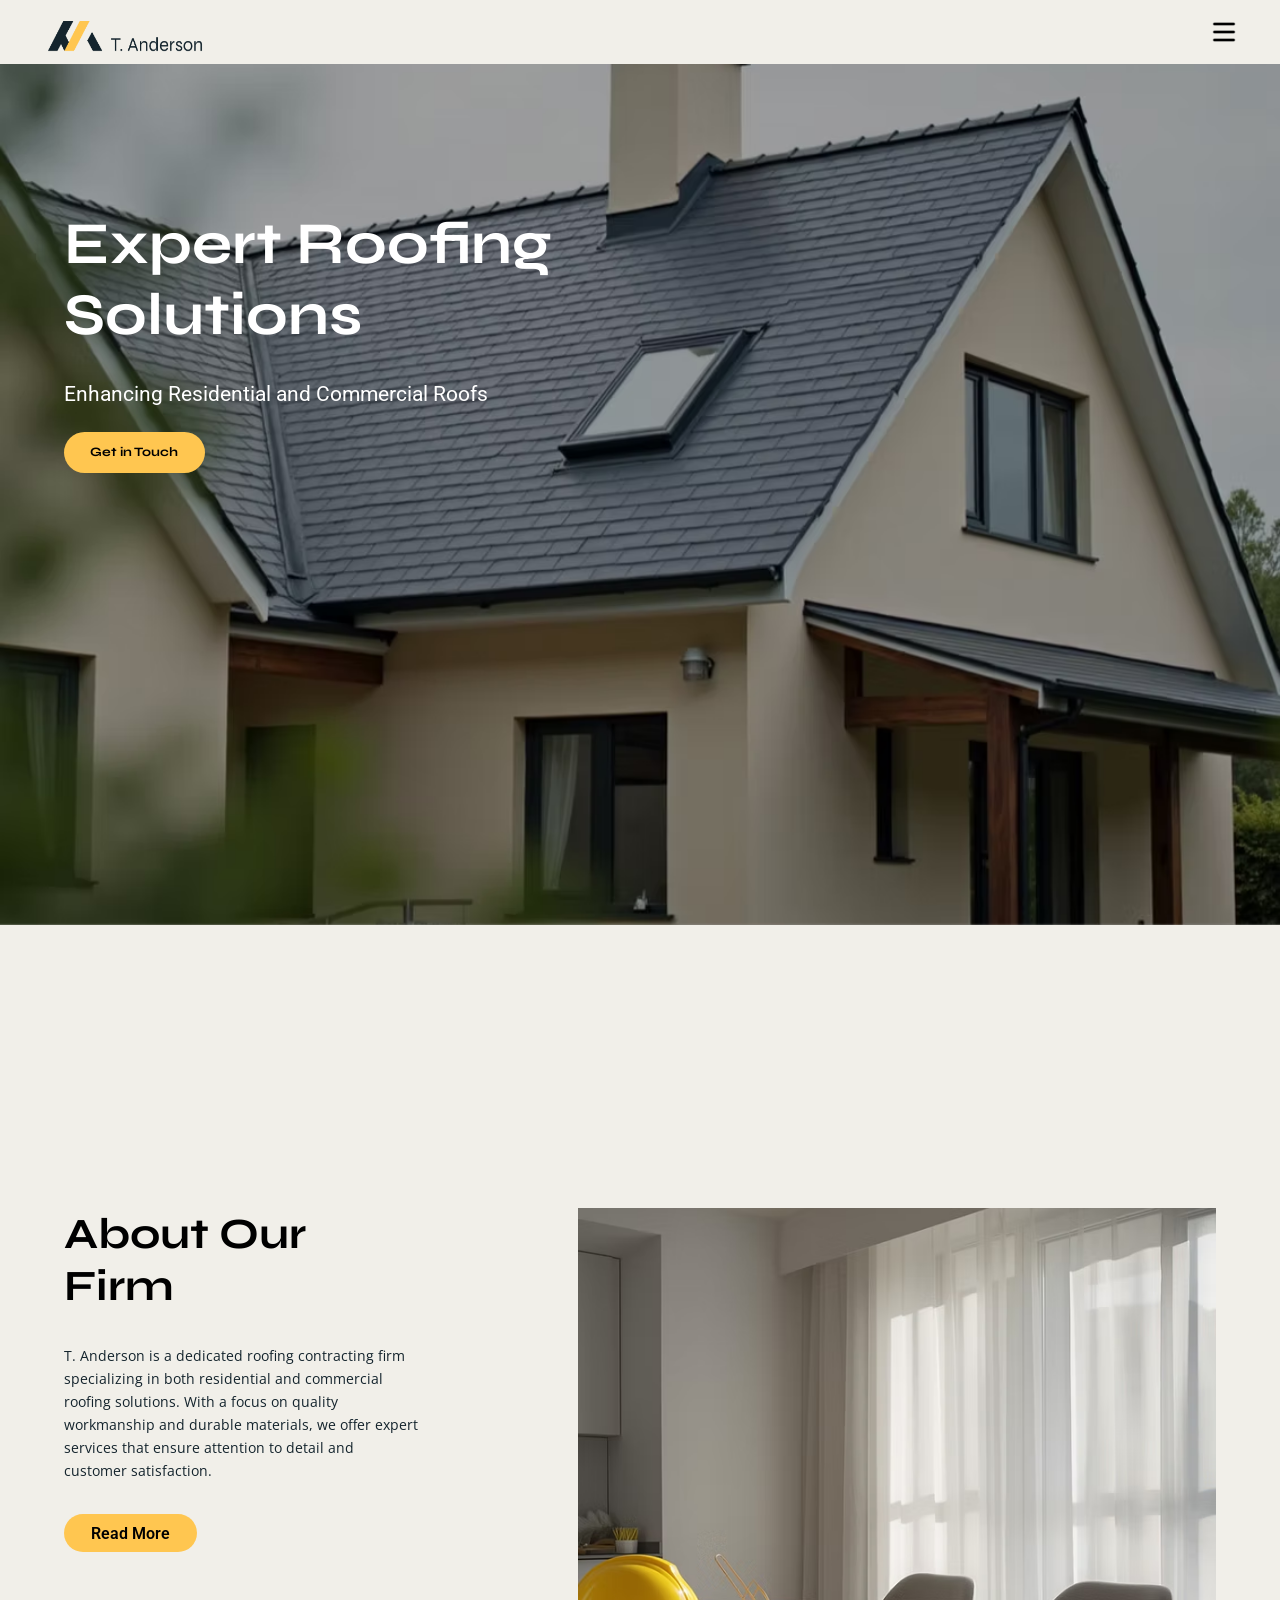
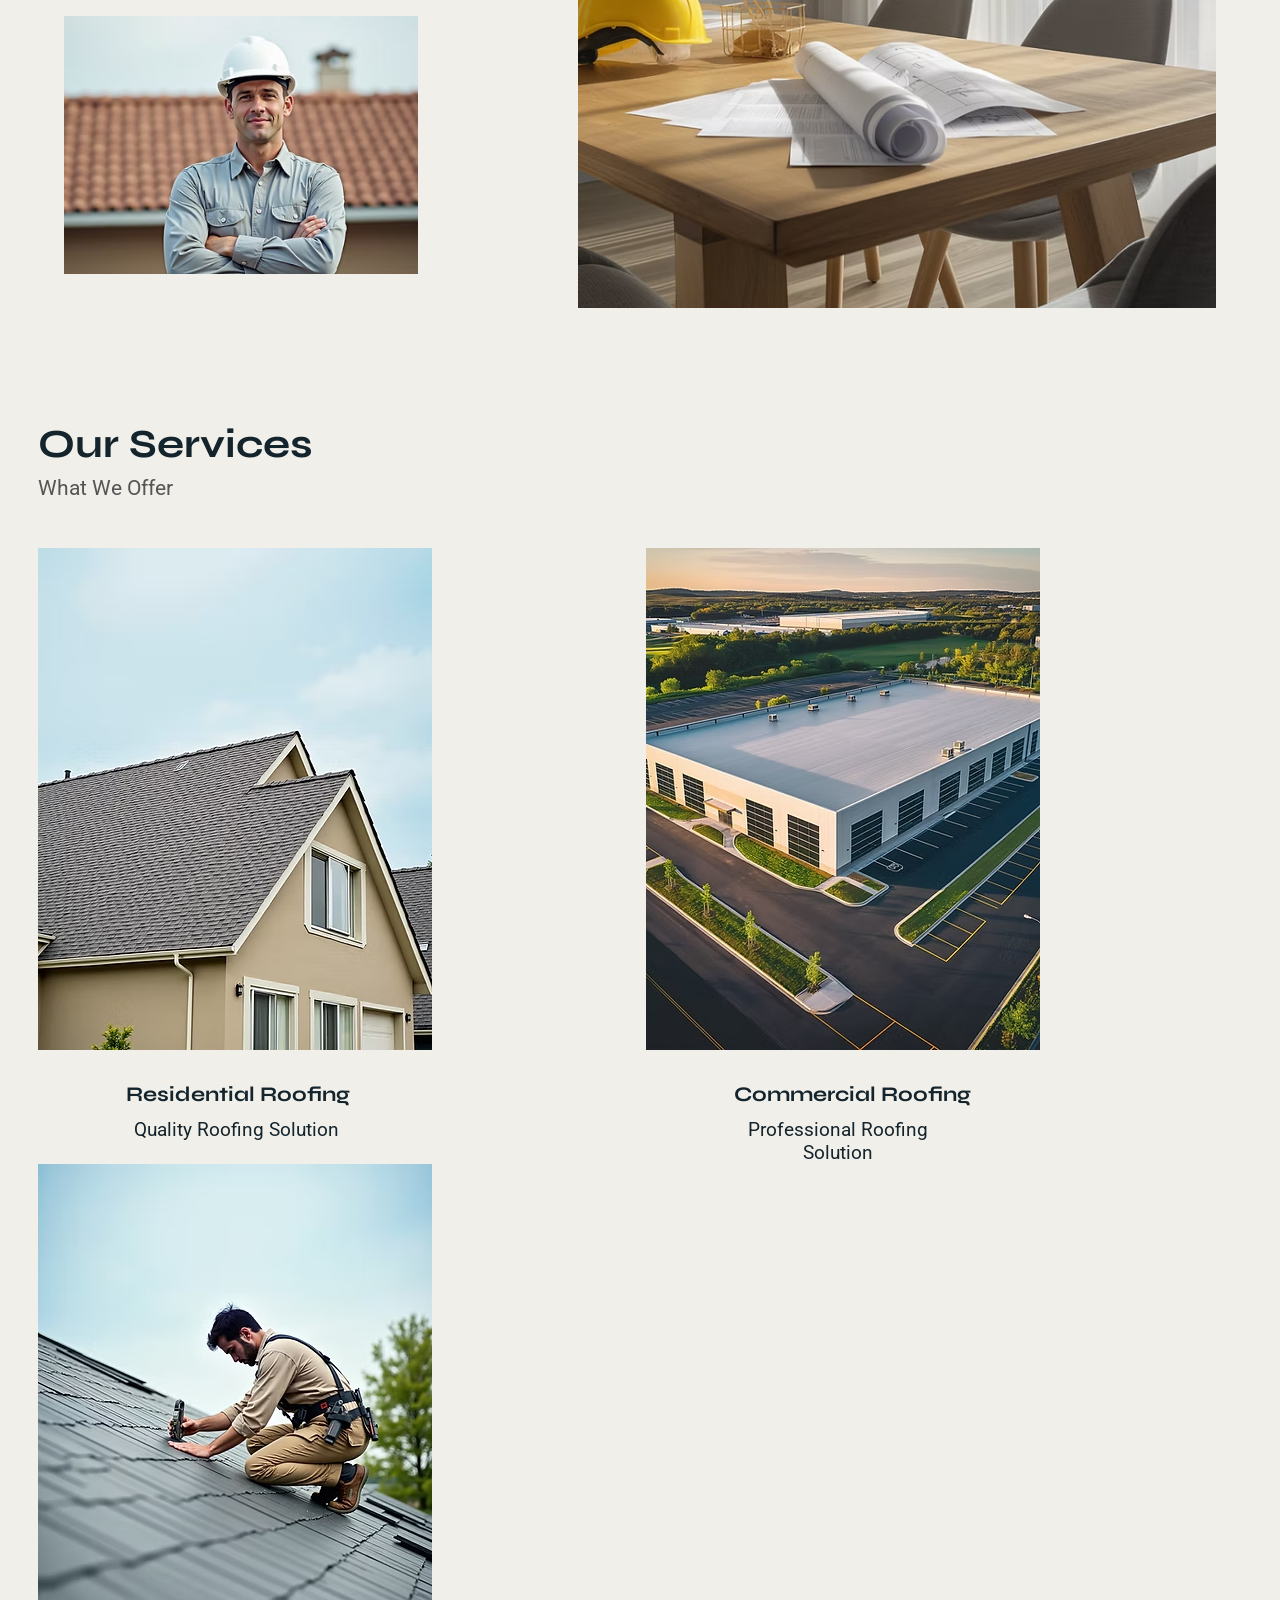
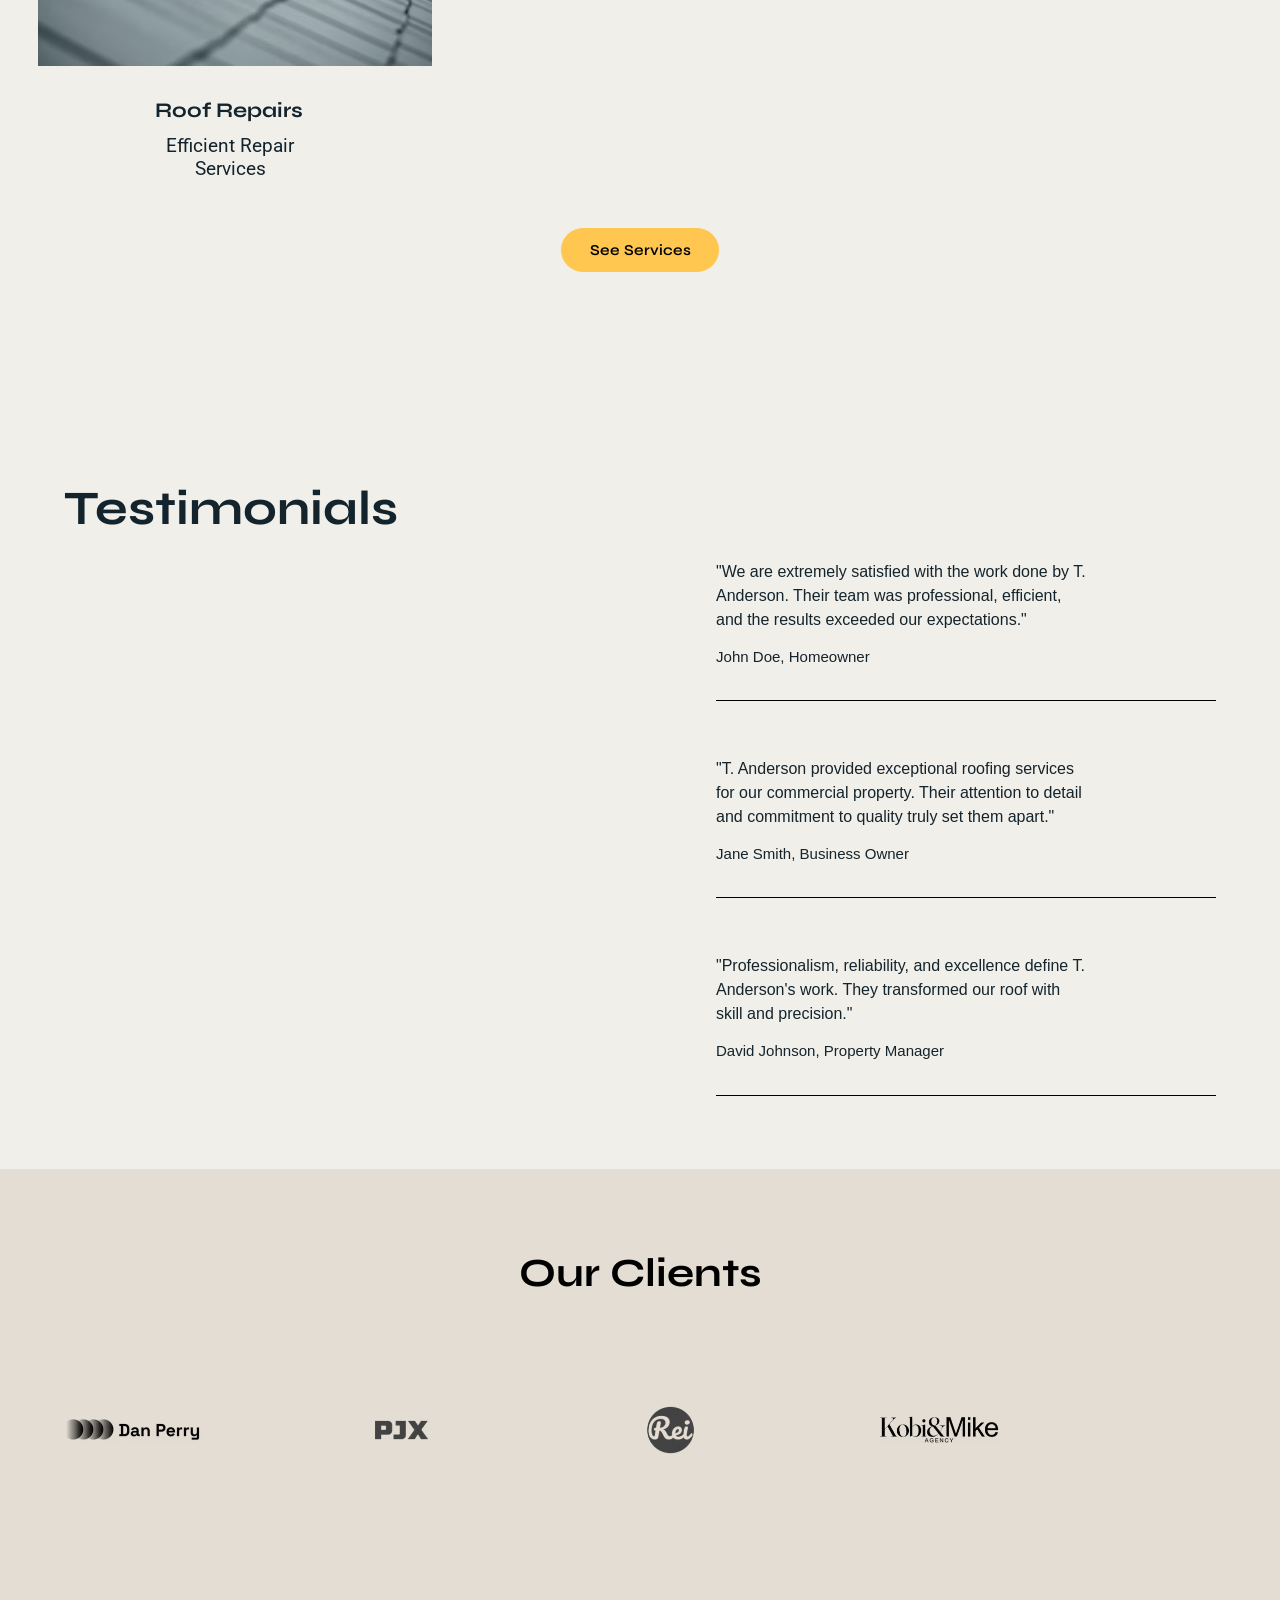
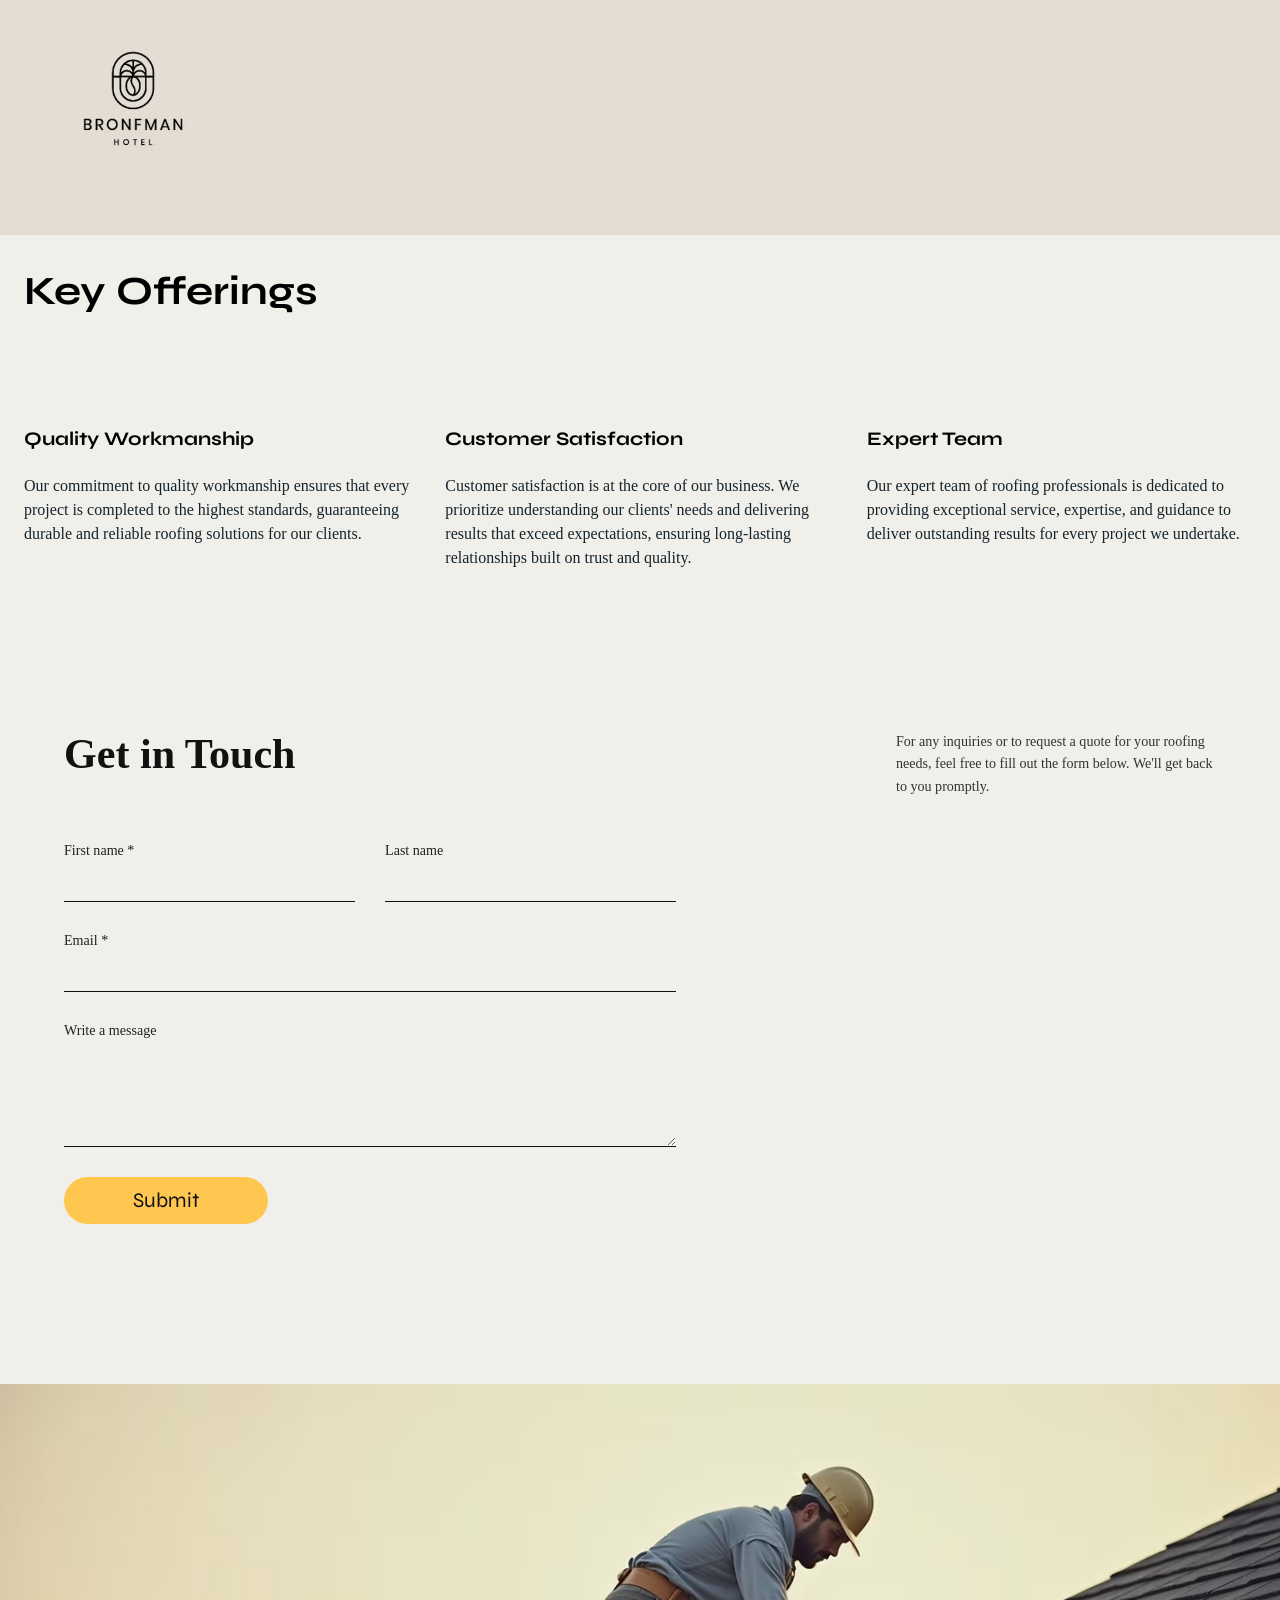
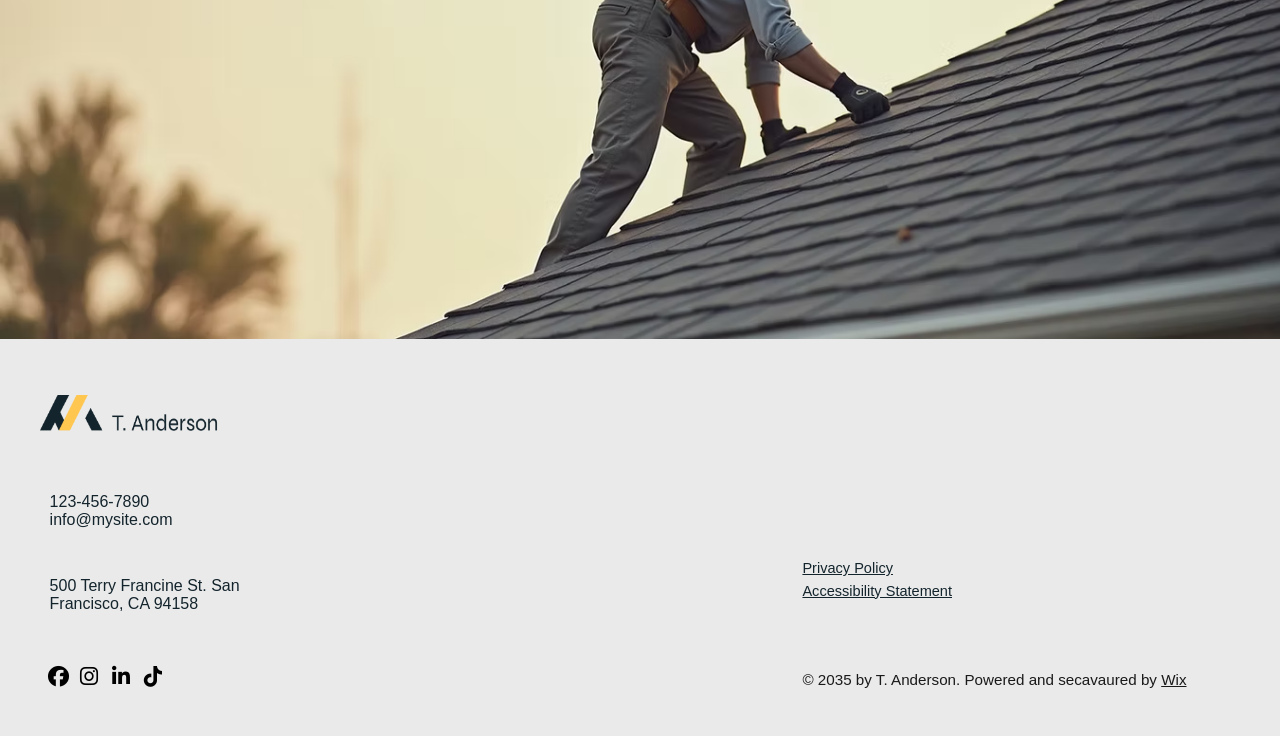
==== index.html @ ecc65bf2 "My Project" ====
<!doctype html>
<html lang="en">
  <head>
    <meta charset="UTF-8">
    <meta name="viewport" content="width=device-width, initial-scale=1.0">
    <title>
      Roofing Contracting Firm (Professional) Website Template | WIX
    </title>
    <link rel="stylesheet" href="style.css">
    <link rel="icon" sizes="192x192" href="https://www.wix.com/favicon.ico">
    <link rel="preconnect" href="https://fonts.googleapis.com">
    <link rel="preconnect" href="https://fonts.gstatic.com" crossorigin>
    <link
      rel="stylesheet"
      href="https://cdnjs.cloudflare.com/ajax/libs/font-awesome/6.5.1/css/all.min.css">
    <link rel="preconnect" href="https://fonts.googleapis.com">
    <link rel="preconnect" href="https://fonts.gstatic.com" crossorigin>
    <link
      href="https://fonts.googleapis.com/css2?family=Josefin+Sans:ital,wght@0,100..700;1,100..700&family=Jost:ital,wght@0,100..900;1,100..900&family=Lato:ital,wght@0,100;0,300;0,400;0,700;0,900;1,100;1,300;1,400;1,700;1,900&family=Open+Sans:ital,wght@0,300..800;1,300..800&family=Roboto:ital,wght@0,100..900;1,100..900&family=Syne:wght@400..800&display=swap"
      rel="stylesheet">
  </head>
  <body>
    <header>
      <div class="logo">
        <img src="./Picture/Picture-9.png" alt="logo">
        <div class="navbar" id="navbar">
          <ul class="navbar-link">
            <div class="nav">
              <li>
                <a class="close" href="#">
                  <img src="./Picture/X-logo.png" alt="close" class="close-x">
                </a>
              </li>

              <li><a href="./index.html" class="nav-link active">HOME</a></li>
              <li><a href="./About.html" class="nav-link">ABOUT</a></li>
              <li><a href="./Services.html" class="nav-link">SERVICES</a></li>
              <li><a href="./Projects.html" class="nav-link">PROJECTS</a></li>
              <li><a href="#form" class="nav-link">CONTACT</a></li>

              <li>
                <img
                  src="./Picture/Picture-8.avif"
                  alt=""
                  class="navbar-image">
              </li>
            </div>
          </ul>
        </div>
      </div>
    </header>
    <div class="home-bg">
      <a class="hamburger" href="#navbar">
        <img src="./Picture/menu.png" alt="menu">
      </a>

      <div class="hero-text">
        <h1>Expert Roofing Solutions</h1>
        <p>Enhancing Residential and Commercial Roofs</p>
        <a href="#form">Get in Touch</a>
      </div>
    </div>

    <section class="about-section">
      <div class="about-top">
        <div class="about-text">
          <h2>About Our Firm</h2>
          <p>
            T. Anderson is a dedicated roofing contracting firm specializing in
            both residential and commercial roofing solutions. With a focus on
            quality workmanship and durable materials, we offer expert services
            that ensure attention to detail and customer satisfaction.
          </p>
          <a href="./About.html">Read More</a>
          <div class="about-bottom">
            <img src="./Picture/Picture-3.avif" alt="Left-Photo">
          </div>
        </div>

        <div class="top-image">
          <img src="./Picture/Picture-2.avif" alt="Right-Photo">
        </div>
      </div>
    </section>

    <section class="services-section">
      <h2 class="services-h2">Our Services</h2>
      <p class="services-subtitle">What We Offer</p>

      <div class="services-container">
        <div class="service-card">
          <img
            src="./Picture/Picture-4.avif"
            alt="Residential Roofing"
            class="services-img">
          <h3>Residential Roofing</h3>
          <p>Quality Roofing Solution</p>
        </div>

        <div class="service-card">
          <img
            src="./Picture/Picture-5.avif"
            alt="Commercial Roofing"
            class="services-img">
          <h3>Commercial Roofing</h3>
          <p class="service-desc">Professional Roofing Solution</p>
        </div>

        <div class="service-card">
          <img
            src="./Picture/Picture-6.avif"
            alt="Roof Repairs"
            class="services-img">
          <h3 class="service-card-h3">Roof Repairs</h3>
          <p class="service-desc">Efficient Repair Services</p>
        </div>
      </div>

      <div class="btn-wrapper">
        <a href="./Services.html" class="yellow-btn">See Services</a>
      </div>
    </section>

    <section class="testimonials-section">
      <h2>Testimonials</h2>

      <div class="testimonials-list">
        <div class="testimonial-card">
          <p class="quote">
            "We are extremely satisfied with the work done by T. Anderson. Their
            team was professional, efficient, and the results exceeded our
            expectations."
          </p>
          <p class="author">John Doe, Homeowner</p>
        </div>

        <div class="testimonial-card">
          <p class="quote">
            "T. Anderson provided exceptional roofing services for our
            commercial property. Their attention to detail and commitment to
            quality truly set them apart."
          </p>
          <p class="author">Jane Smith, Business Owner</p>
        </div>

        <div class="testimonial-card">
          <p class="quote">
            "Professionalism, reliability, and excellence define T. Anderson's
            work. They transformed our roof with skill and precision."
          </p>
          <p class="author">David Johnson, Property Manager</p>
        </div>
      </div>
    </section>

    <div class="our-clients">
      <h2>Our Clients</h2>
      <img src="./Picture/Picture-16.avif" alt="Dan-Perry">
      <img src="./Picture/Picture-17.avif" alt="Pjx">
      <img src="./Picture/Picture-18.avif" alt="Rei">
      <img src="./Picture/Picture-19.avif" alt="Kobi-Mike">
      <img src="./Picture/Picture-20.avif" alt="Bronfman">
    </div>

    <section class="key-offerings">
      <h2 class="key-offerings-h2">Key Offerings</h2>

      <div class="offerings-container">
        <div class="offering-card">
          <h2>Quality Workmanship</h2>
          <p>
            Our commitment to quality workmanship ensures that every project is
            completed to the highest standards, guaranteeing durable and
            reliable roofing solutions for our clients.
          </p>
        </div>

        <div class="offering-card">
          <h2>Customer Satisfaction</h2>
          <p>
            Customer satisfaction is at the core of our business. We prioritize
            understanding our clients' needs and delivering results that exceed
            expectations, ensuring long-lasting relationships built on trust and
            quality.
          </p>
        </div>

        <div class="offering-card">
          <h2>Expert Team</h2>
          <p>
            Our expert team of roofing professionals is dedicated to providing
            exceptional service, expertise, and guidance to deliver outstanding
            results for every project we undertake.
          </p>
        </div>
      </div>
    </section>

    <div class="container" id="form">
      <div class="form-section">
        <h1>Get in Touch</h1>
        <form action="#">
          <div class="form-row">
            <div class="input-group">
              <label for="fname">First name *</label>
              <input type="text" id="fname" name="firstname" required>
            </div>
            <div class="input-group">
              <label for="lname">Last name</label>
              <input type="text" id="lname" name="lastname">
            </div>
          </div>

          <div class="input-group full-width">
            <label for="email">Email *</label>
            <input type="email" id="email" name="email" required>
          </div>

          <div class="input-group full-width">
            <label for="message">Write a message</label>
            <textarea id="message" name="message"></textarea>
          </div>

          <button type="submit" class="submit-btn">Submit</button>
        </form>
      </div>

      <div class="info-section">
        <p>
          For any inquiries or to request a quote for your roofing needs, feel
          free to fill out the form below. We'll get back to you promptly.
        </p>
      </div>
    </div>

    <div class="img-section">
      <img src="./Picture/Picture-7.avif" alt="">
    </div>

    <footer class="site-footer">
      <div class="left-footer">
        <div class="navigation-section">
          <img src="./Picture/Picture-9.png" alt="">

          <div class="contact-group">
            <p>123-456-7890</p>
            <p>info@mysite.com</p>
          </div>

          <div class="address-group">
            <p>500 Terry Francine St. San</p>
            <p>Francisco, CA 94158</p>
          </div>
        </div>

        <div class="social-links">
          <a href="http://www.facebook.com/wix" target="_blank"
            ><i class="fab fa-facebook"></i
          ></a>
          <a href="https://www.instagram.com/wix" target="_blank"
            ><i class="fab fa-instagram"></i
          ></a>
          <a href="https://www.linkedin.com/wix" target="_blank"
            ><i class="fa-brands fa-linkedin-in"></i
          ></a>
          <a href="https://www.tiktok.com" target="_blank"
            ><i class="fab fa-tiktok"></i
          ></a>
        </div>
      </div>
      <div class="right-footer">
        <div class="footer-container">
          <div class="footer-top">
            <div class="footer-links">
              <a href="#">Privacy Policy</a>
              <a href="#">Accessibility Statement</a>
            </div>
          </div>

          <div class="copyright">
            © 2035 by T. Anderson. Powered and secavaured by
            <a href="#">Wix</a>
          </div>
        </div>
      </div>
    </footer>
  </body>
</html>
---- style.css ----
* {
  margin: 0;
  padding: 0;
  box-sizing: border-box;
}

body {
  background-color: #f1efe9;
  overflow-x: hidden;
}

html, body {
  width: 100%;
  max-width: 100%;
  overflow-x: hidden;
}

header {
  width: 100%;
  height: 4rem;
  background-color: transparent;
  background-color: #f1efe9;
  display: flex;
  align-items: center;
  justify-content: space-between;
  padding: 0 3rem;
  overflow: hidden;
}

.logo img {
  margin-top: 1rem;
  width: 10rem;
  height: 2rem;
}

.navbar {
  display: flex;
  justify-content: space-between;
  align-items: center;
  background-color: #333;
  color: #fff;
  position: relative;
}

.logo {
  font-size: 1.5rem;
  font-weight: bold;
}

.hamburger,
.close {
  border: none;
  cursor: pointer;
  position: absolute;
  top: 1rem;
  right: 2.7rem;
  width: 1.6rem;
  height: 2rem;
}

.close-x {
  margin-top: 1.3rem;
  width: 1.5rem;
  height: 1.5rem;
}

.hamburger img,
.close img {
  width: 100%;
  height: 100%;
}

.navbar {
  position: absolute;
  z-index: 1000;
  top: 0;
  left: 0;
  width: 100%;
  height: 100vh;
  overflow: hidden;
  list-style: none;
  background: #fff;
  display: flex;
  flex-flow: column;
  justify-content: space-evenly;
  align-items: end;
  transform: translateY(-100%);
  transition: transform 0.2s ease;
  padding: 0;
  overflow: hidden;
}

.navbar:target {
  transform: translateY(0);
  overflow: hidden;
}

.navbar-image {
  display: flex;
  align-items: center;
  width: 100%;
  height: 100%;
}

.nav-link {
  display: inline-block;
  font-family: "Syne", sans-serif;
  color: #000;
  font-weight: bold;
  font-size: 1.2rem;
  text-decoration: none;
  padding-bottom: 0.1rem;
  margin-left: 2%;
  border-bottom: 0.063rem solid transparent;
  transition: border-color 0.2s ease;
}

.nav-link:hover,
.nav-link:focus,
.nav-link.active {
  border-bottom-color: #000;
  outline: none;
}

.nav-link:active {
  opacity: 0.6;
}

.navbar-link img {
  width: 85%;
  height: 65%;
}

.nav {
  display: flex;
  flex-direction: column;
  gap: 0.94rem;
}

.hamburger-menu {
  width: auto;
  height: 2.5rem;
}

.header-tag {
  display: flex;
  gap: 1rem;
}

.header-tag a {
  color: #000000;
  text-decoration: none;
}

.home-bg {
  background-image: url(./Picture/Picture-1.avif);
  background-size: cover;
  background-repeat: no-repeat;
  background-attachment: fixed;
  width: 100%;
  height: 120vh;
  display: flex;
  flex-direction: column;
}

.hero-text {
  padding: 4rem;
}

.home-bg h1 {
  margin-top: 5rem;
  color: #ffffff;
  font-size: 3.7rem;
  width: 35rem;
  font-family: "Syne", sans-serif;
}

.home-bg p {
  margin-top: 2rem;
  color: #fff;
  font-size: 1.3rem;
  font-family: "Roboto", sans-serif;
}

.hero-text a {
  display: flex;
  justify-content: center;
  align-items: center;
  margin-top: 1.6rem;
  width: 8.8rem;
  font-size: 0.8rem;
  padding: 0.8rem 1rem;
  background-color: #ffc650;
  color: #000;
  border-radius: 3rem;
  font-family: "Syne", sans-serif;
  text-decoration: none;
  font-weight: bold;
}

.hero-text a:hover {
  text-decoration: underline;
}





.about-section {
  padding: 4rem;
}

.about-top {
  display: flex;
  justify-content: space-between;
  align-items: flex-start;
  gap: 10rem;
}


@keyframes moveLeftAndRight {
  0% { transform: translateX(-12.5rem); }
  50% { transform: translateY(0); }
  100% { transform: translateX(0); }
}

@keyframes moveRightAndLeft {
  0% { transform: translateX(12.5rem); }
  50% { transform: translateY(0); }
  100% { transform: translateX(0); }
}

.about-text {
  animation: moveLeftAndRight 3s;
  flex: 1;
}

.about-text h2 {
  font-size: 2.7rem;
  font-family: "Syne", sans-serif;
  margin-bottom: 2rem;
}

.about-text p {
  font-size: 0.9rem;
  width: 100%;
  max-width: 32rem;
  line-height: 1.6;
  font-family: "Open Sans", sans-serif;
  color: #14242d;
  margin-bottom: 2rem;
}

.about-text a {
  display: inline-block;
  padding: 0.6rem 1.7rem;
  background-color: #ffc650;
  color: #000;
  border-radius: 3rem;
  font-family: "Roboto", sans-serif;
  text-decoration: none;
  font-size: 1rem;
  font-weight: 600;
}

.about-text a:hover {
  text-decoration: underline;
}

.top-image {
  flex: 1.8;
  animation: moveRightAndLeft 3s;
  width: 100%;
}

.top-image img {
  width: 100%;
  height: 43.75rem;
  object-fit: cover;
  display: block;
  margin-right: -4rem;
}

.about-bottom {
  margin-top: 4rem;
  width: 100%;
  max-width: 27rem;
}

.about-bottom img {
  width: 100%;
  max-width: 100%;
  height: 100%;
  object-fit: cover;
  display: block;
}


@media (max-width: 1000px) {
  .about-section {
    padding: 2rem 1.5rem;
  }

  .about-top {
    flex-direction: column;
    gap: 2.5rem;
  }

  .about-text p {
    max-width: 100%;
  }

  .about-bottom {
    margin-top: 2rem;
    max-width: 100%;
  }

  .top-image img {
    height: auto;
    max-height: 21.875rem;
    margin-right: 0;
  }

  .about-text h2 {
    font-size: 2rem;
  }
}







.services-section {
  padding: 3rem 3%;
  color: #111111;
}

.service-section {
  padding: 4rem 5%;
}

.services-h2 {
  font-size: 2.5rem;
  margin-bottom: 0.5rem;
  font-family: "Syne", sans-serif;
  color: #14242d;
}

.services-subtitle {
  font-size: 1.3rem;
  margin-bottom: 3rem;
  color: #555;
  font-family: "Roboto", sans-serif;
}

.services-container {
  display: flex;
  gap: 1%;
  width: 100%;
  height: 100%;
  flex-wrap: wrap;
}

.service-card {
  flex: 1;
  display: flex;
  flex-direction: column;
  align-items: start;
  animation: opacity 2s;
}

@keyframes opacity {
  0% {
    opacity: 0;
  }

  50% {
    opacity: 50%;
  }

  100% {
    opacity: 100%;
  }
}

.services-img {
  max-width: 24.625rem;
  max-height: 31.375rem;
  margin-bottom: 2rem;
}

.service-card h3 {
  font-family: "Syne", sans-serif;
  font-size: 1.3rem;
  font-weight: bold;
  color: #14242d;
  margin-bottom: 2.7rem;
  padding-left: 5.5rem;
}

.service-card-h3 {
  margin-left: 1.8rem;
}

.service-card p {
  margin-left: 6rem;
  font-size: 1.2rem;
  color: #14242d;
  margin-top: -2rem;
  text-align: center;
  font-family: "Roboto", sans-serif;
}

.service-desc {
  font-size: 0.9rem;
  color: #14242d;
  width: 12rem;
}

.btn-wrapper {
  text-align: center;
  margin-top: 3rem;
}

.yellow-btn {
  padding: 0.8rem 1.8rem;
  background-color: #ffc650;
  color: #000000;
  border-radius: 3rem;
  font-family: "Syne", sans-serif;
  text-decoration: none;
  font-size: 0.95rem;
  display: inline-block;
  font-weight: 600;
}

.yellow-btn:hover {
  text-decoration: underline;
}

.testimonials-section {
  display: flex;
  padding: 0 5%;
  justify-content: space-between;
  width: 100%;
  height: 100%;
  margin-top: 10rem;
  font-family: Arial, sans-serif;
  animation: pulse 2s;
}

@keyframes pulse {
  0% {
    opacity: 1;
    transform: scale(1);
  }

  50% {
    opacity: 0.6;
    transform: scale(1.5);
  }

  100% {
    opacity: 1;
    transform: scale(1);
  }
}

.testimonials-section h2 {
  font-size: 3rem;
  color: #14242d;
  margin-bottom: 2.5rem;
  font-family: "Syne", sans-serif;
}

.testimonials-list {
  display: flex;
  flex-direction: column;
  gap: 1.9rem;
  align-items: flex-end;
  margin-top: 5rem;
}

.testimonial-card {
  max-width: 31.25rem;
  padding-bottom: 1.6rem;
  text-align: left;
}

.testimonial-card .quote {
  font-size: 1rem;
  line-height: 1.5;
  color: #14242d;
  margin-bottom: 1rem;
  max-width: 75%;
}

.testimonial-card .author {
  font-size: 0.94rem;
  border-bottom: solid 0.065rem #000000;
  margin-top: 1rem;
  color: #14242d;
  padding-bottom: 2.2rem;
}

@keyframes moveUpAndDown {
  0% {
    transform: translateY(6.25rem);
    opacity: 0;
  }

  50% {
    transform: translateY(0);
  }

  100% {
    transform: translateY(0);
  }
}

.our-clients {
  background-color: #e4ddd3;
  margin-top: 3rem;
}

.our-clients h2 {
  padding-top: 5rem;
  font-size: 2.5rem;
  font-family: "Syne", sans-serif;
  display: flex;
  justify-content: center;
  align-items: center;
}

.our-clients img {
  margin-top: 10rem;
  width: 9.35rem;
  height: 9.35rem;
  margin: 3.6rem;
  animation: moveUpAndDown 4s;
}




.offerings-container {
  display: flex;
  flex-direction: row;
  flex-wrap: wrap;
  justify-content: space-between;
  gap: 2rem;
  margin-top: 5rem;
  padding: 0 1.5rem;
}

.key-offerings {
  animation: key-offerings 4s;
  background-color: #f1efe9;
  padding-bottom: 3rem;
}

@keyframes key-offerings {
  0% {
    opacity: 0;
    transform: translateY(-12.5rem);
  }
  60% {
    opacity: 1;
    transform: translateY(1rem);
  }
  80% {
    transform: translateY(-0.5rem);
  }
  100% {
    transform: translateY(0);
  }
}

.key-offerings-h2 {
  font-size: 2.5rem;
  padding: 2rem 1.5rem;
  font-family: "Syne", sans-serif;
}

.offering-card {
  flex: 1 1 18rem;
  max-width: 100%;
}

.offering-card h2 {
  font-size: 1.2rem;
  margin-bottom: 1.5rem;
  font-family: "Syne", sans-serif;
}

.offering-card p {
  line-height: 1.5;
  color: #14242d;
  max-width: 100%;
}



.container {
  margin: 7rem auto 0 auto;
  width: 90%;
  display: grid;
  grid-template-columns: 1.2fr 0.8fr;
  gap: 3.75rem;
  animation: Get-in-Touch 3s;
}

@keyframes Get-in-Touch {
  0% {
    opacity: 0;
    transform: translateY(-0.5rem) scale(0.9);
  }

  50% {
    opacity: 1;
  }

  100% {
    opacity: 0;
    transform: translateY(1rem) scale(1);
  }
}

.form-section h1 {
  font-size: 2.63rem;
  font-weight: 600;
  color: #111;
  margin-bottom: 4rem;
}

.form-row {
  display: flex;
  gap: 1.88rem;
  margin-bottom: 1.88rem;
}

.input-group {
  flex: 1;
  display: flex;
  flex-direction: column;
}

.input-group.full-width {
  margin-bottom: 1.88rem;
}

.input-group label {
  font-size: 0.88rem;
  color: #222;
  margin-bottom: 0.5rem;
}

.input-group input,
.input-group textarea {
  border: none;
  border-bottom: 0.07rem solid #111;
  background: transparent;
  padding: 0.5rem 0;
  font-size: 1rem;
  outline: none;
  width: 100%;
}

.input-group textarea {
  min-height: 6.25rem;
}

.submit-btn {
  background-color: #ffc650;
  color: #111;
  border: none;
  padding: 0.7rem 4.3rem;
  font-size: 1.3rem;
  border-radius: 1.5rem;
  cursor: pointer;
  font-family: "Syne", sans-serif;
}

.submit-btn:hover {
  text-decoration: underline;
}

.info-section p {
  font-size: 0.88rem;
  line-height: 1.6;
  color: #333;
  width: 20rem;
  margin-left: 10rem;
}

.img-section {
  width: 100%;
  margin-top: 10rem;
}

.img-section img {
  display: block;
  width: 100%;
}

.navigation-section img {
  margin: 3.5rem 2rem;
  width: 11.5rem;
  height: 2.4rem;
}

.navigation-section p {
  margin-left: 2.6rem;
  color: #14242d;
}

.address-group {
  margin-top: 3rem;
}

.social-links {
  margin-left: 2.5rem;
  margin-top: 3.3rem;
  display: flex;
  align-items: center;
  gap: 0.2rem;
}

.social-links i {
  color: #000;
  font-size: 1.3rem;
  width: 1.8rem;
}

.site-footer {
  background-color: #e9eae9;
  display: flex;
  justify-content: space-between;
  align-items: end;
  padding: 0rem 0.5rem 3rem;
  font-family: Arial, sans-serif;
  color: #1a1a1a;
  margin-top: 0;
}

.footer-container {
  max-width: 75rem;
  margin: 0 auto;
}

.footer-top {
  display: flex;
  margin-bottom: 2.5rem;
}

.footer-links {
  display: flex;
  flex-direction: column;
  gap: 0.4rem;
  margin-bottom: 2rem;
  padding-right: 20rem;
}

.footer-links a {
  color: #14242d;
  font-size: 0.91rem;
  text-decoration: underline;
}

.copyright {
  width: 100%;
  font-size: 0.95rem;
  color: #1a1a1a;
}

.copyright a {
  color: #1a1a1a;
  text-decoration: underline;
}

.The-Roofing-Experts {
  animation: Roofing-Experts 3s;
}

@keyframes Roofing-Experts {
  0% {
    opacity: 0;
    transform: translateY(-100%) scale(0.9);
  }

  70% {
    opacity: 1;
    transform: translateY(1rem) scale(1.02);
  }

  100% {
    opacity: 1;
    transform: translateY(0) scale(1);
  }
}




























.roofing-experts {
  font-family: "Syne", sans-serif;
}

.roofing-experts h2 {
  margin: 2.5rem 3rem;
  font-size: 2rem;
  width: 20rem;
  color: #14242d;
}

.roofing-experts p {
  margin-left: 3rem;
  color: #14242d;
  font-size: 1.1rem;
}


.content-container {
  display: grid;
  grid-template-columns: 1fr;
  gap: 2.5rem;
  font-size: 0.8rem;
}

.text-block-1 {
  width: 22.4rem;
  margin-left: auto;
  margin-right: 3rem;
  margin-top: 2rem;
  color: #14242d;
  font-family: "Roboto", sans-serif;
}

.text-block-2 {
  width: 22rem;
  margin-left: auto;
  margin-right: 3rem;
  margin-top: 1rem;
  color: #14242d;
  font-family: "Roboto", sans-serif;
}


@media (min-width: 1280px) {
  .content-container {
    grid-template-columns: 1fr 1fr;
  }

  .text-block-1 {
    margin-left: 33rem;
    margin-right: 0;
    margin-top: 10rem;
  }

  .text-block-2 {
    margin-left: 0;
    margin-right: 0;
    margin-top: 10rem;
  }
}








.The-Team-Section {
  animation: The-Team 2s;
}

@keyframes The-Team {
  0%,
  100% {
    transform: rotate(5deg);
  }

  50% {
    transform: rotate(-5deg);
  }
}

.the-team {
  margin-top: 10rem;
}

.the-team h2 {
  font-size: 2rem;
  margin-left: 2.5rem;
  font-family: "Syne", sans-serif;
}

.the-team p {
  font-size: 0.95rem;
  margin-left: 2.5rem;
  font-family: "Roboto", sans-serif;
  padding-top: 1.4rem;
}

.team-container {
  display: flex;
  flex-wrap: wrap;
  margin-top: 10rem;
  gap: 10rem;
}

.team-card {
  display: flex;
  flex-direction: column;
  font-family: "Syne", sans-serif;
  margin-left: 3rem;
  width: 15.625rem;
  gap: 1.9rem;
  color: #14242d;
}

.team-card h3 {
  font-size: 1rem;
}

.team-card p {
  font-size: 0.9rem;
  font-family: "Roboto", sans-serif;
}

.team-card-p {
  margin-bottom: 8rem;
}

.team-card img {
  width: 21.125rem;
  height: 26.375rem;
  object-fit: cover;
}



.pricing-container {
  display: flex;
  gap: 1.5rem;
  justify-content: center;
  align-items: stretch;
  max-width: 68.75rem;
  margin: 2.5rem auto;
  padding: 1.25rem;
  font-family: 'Inter', sans-serif;
  box-sizing: border-box;
  animation: pricing 3.5s;
}



@keyframes pricing {
  0% {
    transform: translateX(-100%);
    opacity: 0;
  }
  100% {
    transform: translateX(0);
    opacity: 1;
  }
}



.pricing-card {
  flex: 1;
  background: #ffffff;
  border: 0.0625rem solid #eaecf0;
  border-radius: 1rem;
  padding: 2rem 1.5rem;
  display: flex;
  flex-direction: column;
  box-shadow: 0 0.25rem 0.375rem -0.125rem #10182808, 0 0.75rem 1rem -0.25rem #10182814;
  transition: transform 0.25s ease, box-shadow 0.25s ease;
}

.pricing-card:hover {
  transform: translateY(-0.375rem);
  box-shadow: 0 0.75rem 1.25rem -0.25rem #10182814, 0 1.5rem 2rem -0.25rem #10182824;
}

.pricing-card.popular {
  border: 0.125rem solid #800020;
  box-shadow: 0 0.75rem 1.5rem -0.25rem #80002026;
}

.card-header {
  margin-bottom: 1.5rem;
  text-align: left;
}

.card-title {
  display: block;
  font-size: 1.375rem;
  font-weight: 700;
  color: #101828;
  margin-bottom: 0.375rem;
}

.card-desc {
  font-size: 0.875rem;
  color: #667085;
  margin: 0;
}

.card-features {
  list-style: none;
  padding: 0;
  margin: 0 0 2rem 0;
}

.card-features li {
  display: flex;
  align-items: center;
  gap: 0.625rem;
  font-size: 0.875rem;
  color: #344054;
  padding: 0.625rem 0;
  border-bottom: 0.0625rem solid #f2f4f7;
}

.card-features li:last-child {
  border-bottom: none;
}

.check-icon {
  display: inline-flex;
  align-items: center;
  justify-content: center;
  width: 1.25rem;
  height: 1.25rem;
  background: #fef3f2;
  color: #800020;
  border-radius: 50%;
  font-size: 0.75rem;
  font-weight: bold;
}

.card-footer {
  margin-top: auto;
}

.pricing-btn {
  display: block;
  width: 100%;
  text-align: center;
  padding: 0.75rem 1.25rem;
  border: 0.0625rem solid #d0d5dd;
  background: #ffffff;
  color: #344054;
  font-size: 0.9375rem;
  font-weight: 600;
  border-radius: 0.5rem;
  text-decoration: none;
  box-sizing: border-box;
  transition: all 0.2s ease;
}

.pricing-btn:hover {
  background: #f9fafb;
  border-color: #98a2b3;
}

.pricing-btn.highlight-btn {
  background: #800020;
  border-color: #800020;
  color: #ffffff;
}

.pricing-btn.highlight-btn:hover {
  background: #600018;
  border-color: #600018;
}









.our-section {
  max-width: 75rem;
  margin: 0 auto;
  padding: 5rem 1.25rem;
  overflow-wrap: break-word;
  animation: Our-Services 2.8s;
  box-sizing: border-box;
}

@keyframes Our-Services {
  0% {
    opacity: 0;
    transform: translateY(100%);
  }
  100% {
    opacity: 1;
    transform: translateY(0%);
  }
}

.our-title {
  font-weight: 700;
  color: #0f1c2e;
  font-size: 2.5rem;
  padding-bottom: 4rem;
  font-family: "Syne", sans-serif;
}

.our-grid {
  display: grid;
  grid-template-columns: repeat(auto-fit, minmax(17.5rem, 1fr));
  gap: 3.5rem 2.5rem;
}

.our-card h3,
.our-card .our-card-1,
.our-card .our-h3 {
  font-size: 1.2rem;
  font-weight: 600;
  color: #0f1c2e;
  margin-bottom: 1.5rem;
  font-family: "Syne", sans-serif;
}

.our-card p,
.our-card .our-card-p {
  font-size: 0.95rem;
  font-weight: 400;
  color: #333333;
  line-height: 1.65;
  overflow-wrap: break-word;
  word-break: normal;
}





.cards {
  display: flex;
  justify-content: center;
  gap: 1.875rem;
  max-width: 67.5rem;
  margin: 0 auto;
  font-family: 'Montserrat', sans-serif;
  box-sizing: border-box;
  animation: cards 3.5s;
}


@keyframes cards {
  0% {
    transform: scale(0.7);
    opacity: 0;
  }
  80% {
    transform: scale(1.05);
  }
  100% {
    transform: scale(1);
    opacity: 1;
  }
}


.card {
  background: #ffffff;
  border: 0.0625rem solid #e5e5e5;
  border-radius: 0.75rem;
  flex: 1;
  text-align: center;
  box-shadow: 0 0.31rem 1.25rem #00000005;
  box-sizing: border-box;
  display: flex;
  flex-direction: column;
  justify-content: space-between;
  padding: 2.8rem 0 2.5rem;
  margin: 3rem 0 7rem;
}

.card.active {
  border: 0.0625rem solid #1a1a1a;
  box-shadow: 0 0.625rem 1.875rem #00000014;
}

.head {
  padding: 0 1.25rem 1.56rem;
}

.title {
  font-size: 1.25rem;
  font-weight: 500;
  color: #222222;
  margin: 0 0 0.5rem 0;
  text-transform: uppercase;
  letter-spacing: 0.031rem;
}

.sub {
  font-size: 0.8125rem;
  color: #a0a0a0;
  margin: 0;
  font-weight: 400;
}

.price {
  padding: 1.875rem 1.25rem;
}

.price.dark {
  background: #1a1a1b;
  color: #ffffff;
}

.currency {
  font-size: 1.75rem;
  font-weight: 300;
  vertical-align: top;
  position: relative;
  top: 0.375rem;
}

.amount {
  font-size: 3.5rem;
  font-weight: 600;
  line-height: 1;
}

.cents {
  font-size: 1.75rem;
  font-weight: 600;
  vertical-align: top;
  position: relative;
  top: 0.375rem;
}

.period {
  font-size: 0.69rem;
  color: #888888;
  letter-spacing: 0.094rem;
  margin-top: 0.75rem;
  font-weight: 500;
  text-transform: uppercase;
}

.price.dark .period {
  color: #a0a0a0;
}

.body {
  padding: 2.19rem 1.25rem 0;
  display: flex;
  flex-direction: column;
  align-items: center;
}

.list {
  list-style: none;
  padding: 0;
  margin: 0 0 2.19rem 0;
}

.list li {
  font-size: 0.82rem;
  color: #888888;
  padding: 0.5rem 0;
  font-weight: 400;
}

.btn {
  display: inline-block;
  background-color: #ef314c;
  color: #ffffff;
  padding: 0.75rem 1.875rem;
  text-decoration: none;
  font-size: 0.75rem;
  font-weight: 600;
  border: 0.0625rem solid #ef314c;
  border-radius: 0.125rem;
  text-transform: uppercase;
  letter-spacing: 0.031rem;
  transition: all 0.3s ease;
}

.btn:hover {
  background-color: #ffffff;
  color: #ef314c;
  border-color: #ef314c;
}








.our-projects {
  width: 100%;
  margin: 0;
  padding: 0;
  animation: Our-Projects 3.3s;
}

@keyframes Our-Projects {
  0% {
    transform: scaleY(0);
    opacity: 0;
  }
  60% {
    transform: scaleY(1);
    opacity: 1;
  }
  100% {
    transform: scaleY(1);
    opacity: 1;
  }
}

.projects-h1 {
  margin-top: 4rem;
  margin-bottom: 3rem;
  font-size: 2.5rem;
  padding-left: 3rem;
  font-family: "Syne", sans-serif;
}


.project-row {
  display: grid;
  grid-template-columns: 1fr;
  width: 100%;
  margin: 0;
  padding: 0;
}

.project-text {
  padding: 2rem 1.5rem;
  margin-left: 0;
  display: flex;
  flex-direction: column;
  justify-content: center;
  font-family: "Syne", sans-serif;
}

.project-text h2 {
  font-size: 1.2rem;
  margin-bottom: 1rem;
}

.subtitle {
  font-weight: 500;
  margin-bottom: 1.5rem;
  color: #555555;
}

.project-text p {
  width: 100%;
  max-width: 25rem;
  line-height: 1.6;
  font-size: 1.1rem;
  color: #14242d;
}

.project-image {
  width: 100%;
  height: 18.75rem;
  overflow: hidden;
}

.project-image img {
  width: 100%;
  height: 100%;
  object-fit: cover;
  display: block;
}






@media (min-width: 992px) {
  .project-row {
    grid-template-columns: 1fr 1fr;
  }

  .project-text {
    padding: 4rem;
    margin-left: 5rem;
  }

  .project-text p {
    font-size: 1.25rem;
  }

  .project-image {
    height: 100%;
  }


  .project-row.reverse .project-text {
    order: 1;
    margin-left: 0;
    padding-left: 5rem;
  }

  .project-row.reverse .project-image {
    order: 2;
  }
}









@media (max-width: 768px) {
  * {
    margin: 0;
    padding: 0;
    box-sizing: border-box;
  }

  body {
    background-color: #f1efe9;
    overflow-x: hidden;
  }

  header {
    width: 100%;
    height: 3.5rem;
    background-color: #f1efe9;
    display: flex;
    align-items: center;
    justify-content: space-between;
    padding: 0 1.5rem;
    overflow: hidden;
  }

  .logo img {
    margin-top: 0.5rem;
    width: 7.5rem;
    height: 1.5rem;
  }

  .navbar {
    position: absolute;
    z-index: 1000;
    top: 0;
    right: 0;
    width: 100%;
    height: 100vh;
    overflow: hidden;
    list-style: none;
    background: #fff;
    display: flex;
    flex-flow: column;
    justify-content: space-evenly;
    align-items: start;
    transform: translateY(-100%);
    transition: transform 0.2s ease;
    padding: 2rem;
  }

  .navbar-link img {
    width: 100%;
    height: 100%;
  }

  .navbar:target {
    transform: translateY(0);
    overflow: hidden;
    position: fixed;
  }

  .hamburger,
  .close {
    border: none;
    cursor: pointer;
    position: absolute;
    top: 1rem;
    right: 1.5rem;
    width: 1.5rem;
    height: 1.8rem;
  }

  .hamburger img,
  .close img {
    width: 100%;
    height: 100%;
  }

  .nav-link {
    display: inline-block;
    font-family: "Syne", sans-serif;
    color: #000;
    font-weight: bold;
    font-size: 1rem;
    text-decoration: none;
    padding: 1rem 2rem;
    margin-left: 0;
    border-bottom: none;
    transition: border-color 0.2s ease;
  }

  .nav-link:hover,
  .nav-link:focus,
  .nav-link.active {
    border-bottom-color: #000;
    outline: none;
  }

  .nav-link:active {
    opacity: 0.6;
  }

  .nav {
    display: flex;
    flex-direction: column;
    gap: 0.94rem;
  }

  .home-bg {
    background-image: url(./Picture/Picture-1.avif);
    background-size: cover;
    background-repeat: no-repeat;
    background-position: center;
    width: 100%;
    height: 80vh;
    display: flex;
    flex-direction: column;
  }

  .hero-text {
    padding: 2.5rem;
  }

  .home-bg h1 {
    margin-top: 3rem;
    color: #ffffff;
    font-size: 2rem;
    width: 100%;
    font-family: "Lato", sans-serif;
    line-height: 1.3;
  }

  .home-bg p {
    margin-top: 1.5rem;
    color: #fff;
    font-size: 0.9rem;
    font-family: "Roboto", sans-serif;
    width: 12rem;
  }


  .hero-text a {
    display: flex;
    justify-content: center;
    align-items: center;
    margin-top: 1.5rem;
    width: 7rem;
    font-size: 0.75rem;
    padding: 0.6rem 0.8rem;
    background-color: #ffc650;
    color: #000;
    border-radius: 3rem;
    font-family: "Syne", sans-serif;
    text-decoration: none;
  }

  .hero-text a:hover {
    text-decoration: underline;
  }

  .about-section {
    padding: 2rem;
  }

  .about-top {
    display: flex;
    flex-direction: column;
    justify-content: space-between;
    align-items: flex-start;
    gap: 2rem;
  }

  .about-text h2 {
    font-size: 1.8rem;
    font-family: "Syne", sans-serif;
    margin-bottom: 1rem;
    padding-left: 1rem;
  }

  .about-text p {
    font-size: 0.85rem;
    width: 100%;
    line-height: 1.6;
    font-family: "Open Sans", sans-serif;
    color: #14242d;
    max-width: 100%;
    margin-bottom: 1.5rem;
    padding-left: 1.2rem;
  }

  .about-text a {
    display: inline-block;
    padding: 0.5rem 1.5rem;
    background-color: #ffc650;
    color: #000;
    border-radius: 3rem;
    font-family: "Syne", sans-serif;
    text-decoration: none;
    font-size: 0.9rem;
    margin-left: 1rem;
  }

  .about-text a:hover {
    text-decoration: underline;
  }

  .top-image {
    flex: 1;
    width: 100%;
  }

  .top-image img {
    width: 100%;
    height: auto;
    margin-left: 0;
  }

  .about-bottom {
    margin-top: 3rem;
  }

  .about-bottom img {
    margin-right: 0;
    width: 100%;
    max-width: 100%;
    height: auto;
    object-fit: cover;
  }

  .Services-h2 {
    text-align: center;
    width: 100%;
    font-size: 1.8rem;
    margin-bottom: 1rem;
    font-family: "Syne", sans-serif;
    margin-left: 0;
  }

  .Services-p {
    text-align: center;
    font-size: 1rem;
    margin-bottom: 2rem;
    color: #14242d;
    font-family: "Roboto", sans-serif;
    margin-left: 0;
  }


  .services-container {
    display: flex;
    flex-direction: column;
    justify-content: space-between;
    gap: 2rem;
    width: 100%;
    height: 100%;
  }

  .service-card {
    flex: 1;
    display: flex;
    flex-direction: column;
    align-items: center;
    width: 100%;
    text-align: center;
  }

  .service-card img {
    width: 100%;
    height: 100%;
    object-fit: cover;
    margin-bottom: 1rem;
  }

  .service-card p {
    margin: 0;
    color: #14242d;
    font-size: 1.2rem;
    font-family: "Roboto", sans-serif;
  }

  .service-card a {
    display: block;
    margin-top: 1.5rem;
  }

  .service-text-1,
  .service-text-2 {
    max-width: 100%;
    color: #14242d;
    text-align: center;
  }

  .yellow-btn:hover {
    text-decoration: underline;
  }

  .testimonials-section {
    display: flex;
    flex-direction: column;
    padding: 2rem;
    justify-content: space-between;
    width: 100%;
    height: 100%;
    margin-top: 3rem;
    font-family: Arial, sans-serif;
  }

  .testimonials-section h2 {
    font-size: 2rem;
    color: #14242d;
    margin-bottom: 2rem;
    font-family: "Syne", sans-serif;
    padding-inline: 1rem;
  }

  .testimonials-list {
    display: flex;
    flex-direction: column;
    gap: 1.5rem;
    align-items: flex-start;
    margin-top: 2rem;
    padding-left: 1rem;
  }

  .testimonial-card {
    max-width: 100%;
    padding-bottom: 1rem;
    text-align: left;
  }

  .testimonial-card .quote {
    font-size: 0.9rem;
    line-height: 1.5;
    color: #14242d;
    margin-bottom: 1rem;
    max-width: 100%;
  }

  .testimonial-card .author {
    font-size: 0.9rem;
    border-bottom: solid 0.065rem #000000;
    margin-top: 1.5rem;
    color: #14242d;
  }

  .our-clients {
    display: flex;
    align-items: center;
    justify-content: center;
    flex-direction: column;
    background-color: #e4ddd3;
    width: 100%;
    height: auto;
    margin-top: 2rem;
    padding: 2rem 0;
  }

  .our-clients h2 {
    padding-top: 2rem;
    font-size: 2rem;
    font-family: "Syne", sans-serif;
    display: flex;
    justify-content: center;
    align-items: center;
  }

  .our-clients img {
    margin-top: 2rem;
    width: 6.5rem;
    height: 6.5rem;
    margin: 1.5rem;
  }


  .container {
    margin: 3rem auto 0 auto;
    width: 90%;
    display: grid;
    grid-template-columns: 1fr;
    gap: 2rem;
  }

  .form-section {
    padding: 0 2rem;
  }

  .form-section h1 {
    font-size: 2rem;
    font-weight: 600;
    color: #111;
    margin-bottom: 5rem;
  }

  .form-row {
    display: flex;
    flex-direction: column;
    gap: 1rem;
    margin-bottom: 1rem;
  }

  .input-group {
    flex: 1;
    display: flex;
    flex-direction: column;
    width: 100%;
  }

  .input-group.full-width {
    margin-bottom: 1rem;
  }

  .input-group label {
    font-size: 0.8rem;
    color: #222;
    margin-bottom: 0.5rem;
  }

  .input-group input,
  .input-group textarea {
    border: none;
    border-bottom: 0.07rem solid #111;
    background: transparent;
    padding: 0.5rem 0;
    font-size: 0.95rem;
    outline: none;
    width: 100%;
  }

  .input-group textarea {
    min-height: 5rem;
  }

  .submit-btn {
    background-color: #ffc650;
    color: #111;
    border: none;
    padding: 0.6rem 2rem;
    font-size: 1rem;
    border-radius: 1.25rem;
    cursor: pointer;
  }

  .submit-btn:hover {
    background-color: #ebebeb;
    border: 0.06rem solid #000;
    text-decoration: none;
  }

  .info-section p {
    padding: 0 3.5rem;
    font-size: 1rem;
    line-height: 1.5;
    color: #333;
    width: 100%;
    margin-left: 0;
  }

  .img-section {
    width: 100%;
    margin-top: 5rem;
  }

  .navigation-section img {
    margin: 0;
    width: 9rem;
    height: 1.8rem;
    margin-bottom: 1rem;
  }

  .navbar-image {
    width: 100%;
    height: auto;
    aspect-ratio: 4 / 3;
    object-fit: cover;
  }

  .navigation-section p {
    margin-left: 0;
    color: #14242d;
    font-size: 0.85rem;
  }

  .address-group {
    margin-top: 2rem;
  }

  .social-links {
    order: 4;
    margin-left: 0;
    margin-top: 1rem;
    display: flex;
    align-items: center;
    gap: 0.2rem;
  }

  .social-links i {
    color: #000;
    font-size: 1.2rem;
    width: 1.6rem;
  }

  .site-footer {
    background-color: #bbd3c5a9;
    display: flex;
    flex-direction: column;
    justify-content: space-between;
    align-items: flex-start;
    padding: 2rem;
    font-family: Arial, sans-serif;
    color: #1a1a1a;
    margin-top: 0rem;
  }

  .left-footer {
    display: contents;
  }

  .footer-container {
    max-width: 100%;
    margin: 0;
  }

  .footer-top {
    display: flex;
    flex-direction: column;
    margin-bottom: 0;
  }

  .footer-links {
    display: flex;
    flex-direction: column;
    gap: 0.3rem;
    margin: 1.5rem 0;
    padding-right: 0;
  }

  .footer-links a {
    color: #14242d;
    font-size: 0.85rem;
    text-decoration: underline;
  }

  .right-footer {
    order: 2;
    margin-bottom: 1.5rem;
  }

  .copyright {
    width: 100%;
    font-size: 0.8rem;
    color: #1a1a1a;
  }

  .copyright a {
    color: #1a1a1a;
    text-decoration: underline;
  }

  .roofing-experts h2 {
    margin: 2.5rem 1rem;
    font-size: 2rem;
    width: 100%;
    color: #14242d;
    font-family: "Syne", sans-serif;
    padding-left: 1rem;
  }

  .roofing-experts p {
    margin-left: 2rem;
    color: #14242d;
    font-size: 1.1rem;
    margin-right: 1rem;
    color: #14242d;
  }


  .content-container {
    display: flex;
    flex-direction: column;
    padding: 2rem;
    max-width: 100%;
    max-height: 100%;
    flex-wrap: wrap;
  }

  .content-container p {
    display: flex;
    width: 100%;
    height: 100%;
  }

  .text-block-1 {
    margin-top: 2rem;
    margin-left: 0;
    color: #14242d;
    font-family: "Roboto", sans-serif;
    font-size: 0.95rem;
  }

  .text-block-2 {
    height: 100%;
    color: #14242d;
    font-family: "Roboto", sans-serif;
    font-size: 0.95rem;
    margin-top: 0;
  }



  .services-section {
    display: flex;
    flex-direction: column;
    width: 100%;
    height: 100%;
    padding: 2rem;
    color: #111111;
    box-sizing: border-box;
  }

  .section-title {
    font-size: 2rem;
    font-weight: 700;
    margin-bottom: 2rem;
    padding-left: 0;
  }

  .services-grid {
    display: grid;
    grid-template-columns: 1fr;
  }

  .our-projects {
    width: 100%;
    margin: 0;
    padding: 0;
    flex-direction: column;
  }

  .project-row {
    display: grid;
    grid-template-columns: 1fr;
    width: 100%;
    margin: 0;
    padding: 0;
  }

  .project-text {
    padding: 2rem 1rem;
    margin-left: 0;
    display: flex;
    flex-direction: column;
    justify-content: center;
  }

  .project-text h2 {
    font-size: 1.3rem;
    margin-bottom: 0.5rem;
    padding-left: 0;
  }

  .subtitle {
    font-weight: 500;
    margin-bottom: 0;
    color: #555555;
    font-size: 0.95rem;
  }

  .project-text p {
    line-height: 1.6;
    font-size: 1rem;
    color: #14242d;
    margin-left: 0;
  }

  .project-image {
    width: 100%;
    height: 100%;
    overflow: hidden;
    min-height: 18.75rem;
  }

  .project-image img {
    width: 100%;
    height: 100%;
    object-fit: cover;
    display: block;
  }

  .project-row.reverse .project-text {
    order: initial;
  }

  .project-row.reverse .project-image {
    order: initial;
  }

  .img-section img {
    width: 100%;
    height: 12.5rem;
  }

  .pricing-container {
    flex-direction: column;
  }

  .team-container {
    margin-right: 5rem;
  }

  .team-card {
    padding-top: 2rem;
  }

  .navigation-section {
    margin-top: 3rem;
    order: 1;
  }

  .project-image {
    width: 100%;
    height: 100%;
    overflow: hidden;
  }

  .project-text {
    display: flex;
    flex-direction: column;
    justify-content: center;
  }

  .yellow-btn {
    padding: 1rem 2rem;
    background-color: #ffc650;
    color: #000000;
    border-radius: 3rem;
    font-family: "Syne", sans-serif;
    text-decoration: none;
    font-size: 1rem;
    display: inline-block;
    margin-top: 3.5rem;
    text-align: center;
  }

  .offering-card h2 {
    font-size: 1.2rem;
    margin-bottom: 2.5rem;
    width: 10rem;
    font-family: "Roboto", sans-serif;
  }

  .submit-btn {
    background-color: #ffc650;
    color: #111;
    border: none;
    padding: 1.1rem 7rem;
    font-size: 1.3rem;
    border-radius: 2rem;
    cursor: pointer;
    margin-bottom: 2.5rem;
    margin-left: 1rem;
  }

  .roofing-experts h2 {
    margin: 4rem 1rem 1rem;
    font-size: 2rem;
    width: 15rem;
    color: #14242d;
    font-family: "Syne", sans-serif;
  }

  .team-card-img {
    margin-left: -0.8rem;
  }

  .team-card h3 p {
    padding-bottom: 0.5rem;
    margin-left: -1rem;
    font-family: "Syne", sans-serif;
  }

  .service-card h3 {
    font-size: 1.25rem;
    font-weight: 700;
    margin-top: 0rem;
    padding-left: 0;
    padding-bottom: 1rem;
    margin: 0.5rem 0 0.25rem 0;
    font-family: "Syne", sans-serif;
  }

  .projects-h1 {
    padding-left: 3rem;
    font-size: 1.8rem;
    margin-top: 2rem;
    margin-bottom: 1.5rem;
  }

  .project-row {
    grid-template-columns: 1fr;
  }

  .project-text {
    padding: 2rem 1.5rem;
    margin-left: 0;
  }

  .project-text p,
  .projects-1 {
    width: 100%;
    padding-top: 0.3rem;
  }

  .site-footer {
    background-color: #b7bbbe;
  }

  .our-section {
    padding: 2rem;
  }

  .our-grid {
    grid-template-columns: repeat(2, 1fr);
    margin-left: 0;
  }

  .our-grid {
    grid-template-columns: 1fr;
  }

  .our-title {
    font-size: 2rem;
    margin-bottom: 0;
    margin-left: 0;
  }

  .services-h2 {
    font-size: 1.7rem;
    text-align: center;
  }

  .services-subtitle {
    font-size: 1.2rem;
    text-align: center;
  }

  .service-desc {
    width: 100%;
    text-align: center;
  }

  .our-card h3 {
    margin-left: 0;
  }

  .cards {
    flex-direction: column;
  }
}

@media (max-width: 480px) {
  * {
    margin: 0;
    padding: 0;
    box-sizing: border-box;
  }

  body {
    background-color: #f1efe9;
    overflow-x: hidden;
  }

  header {
    width: 100%;
    height: 3.5rem;
    background-color: #f1efe9;
    display: flex;
    align-items: center;
    justify-content: space-between;
    padding: 0 1.5rem;
    overflow: hidden;
  }

  .logo img {
    margin-top: 0.5rem;
    width: 7.5rem;
    height: 1.5rem;
  }

  .navbar {
    position: absolute;
    z-index: 1000;
    top: 0;
    right: 0;
    width: 100%;
    height: 100vh;
    overflow: hidden;
    list-style: none;
    background: #fff;
    display: flex;
    flex-flow: column;
    justify-content: space-evenly;
    align-items: start;
    transform: translateY(-100%);
    transition: transform 0.2s ease;
    padding: 2rem;
  }

  .navbar-link img {
    width: 100%;
    height: 100%;
  }

  .navbar:target {
    transform: translateY(0);
    overflow: hidden;
    position: fixed;
  }

  .hamburger,
  .close {
    border: none;
    cursor: pointer;
    position: absolute;
    top: 1rem;
    right: 1.5rem;
    width: 1.5rem;
    height: 1.8rem;
  }

  .hamburger img,
  .close img {
    width: 100%;
    height: 100%;
  }

  .nav-link {
    display: inline-block;
    font-family: "Syne", sans-serif;
    color: #000;
    font-weight: bold;
    font-size: 1rem;
    text-decoration: none;
    padding: 1rem 2rem;
    margin-left: 0;
    border-bottom: none;
    transition: border-color 0.2s ease;
  }

  .nav-link:hover,
  .nav-link:focus,
  .nav-link.active {
    border-bottom-color: #000;
    outline: none;
  }

  .nav-link:active {
    opacity: 0.6;
  }

  .nav {
    display: flex;
    flex-direction: column;
    gap: 0.94rem;
  }

  .home-bg {
    background-image: url(./Picture/Picture-1.avif);
    background-size: cover;
    background-repeat: no-repeat;
    background-position: center;
    width: 100%;
    height: 80vh;
    display: flex;
    flex-direction: column;
  }

  .hero-text {
    padding: 2.5rem;
  }

  .home-bg h1 {
    margin-top: 3rem;
    color: #ffffff;
    font-size: 2rem;
    width: 100%;
    font-family: "Lato", sans-serif;
    line-height: 1.3;
  }

  .home-bg p {
    margin-top: 1.5rem;
    color: #fff;
    font-size: 0.9rem;
    font-family: "Roboto", sans-serif;
    width: 12rem;
  }

  .hero-text a {
    display: flex;
    justify-content: center;
    align-items: center;
    margin-top: 1.5rem;
    width: 7rem;
    font-size: 0.75rem;
    padding: 0.6rem 0.8rem;
    background-color: #ffc650;
    color: #000;
    border-radius: 3rem;
    font-family: "Syne", sans-serif;
    text-decoration: none;
  }

  .hero-text a:hover {
    text-decoration: underline;
  }

  .about-section {
    padding: 2rem;
  }

  .about-top {
    display: flex;
    flex-direction: column;
    justify-content: space-between;
    align-items: flex-start;
    gap: 2rem;
  }

  .about-text h2 {
    font-size: 1.8rem;
    font-family: "Syne", sans-serif;
    margin-bottom: 1rem;
    padding-left: 1rem;
  }

  .about-text p {
    font-size: 0.85rem;
    width: 100%;
    line-height: 1.6;
    font-family: "Open Sans", sans-serif;
    color: #14242d;
    max-width: 100%;
    margin-bottom: 1.5rem;
    padding-left: 1.2rem;
  }

  .about-text a {
    display: inline-block;
    padding: 0.5rem 1.5rem;
    background-color: #ffc650;
    color: #000;
    border-radius: 3rem;
    font-family: "Syne", sans-serif;
    text-decoration: none;
    font-size: 0.9rem;
    margin-left: 1rem;
  }

  .about-text a:hover {
    text-decoration: underline;
  }

  .top-image {
    flex: 1;
    width: 100%;
  }

  .top-image img {
    width: 100%;
    height: auto;
    margin-left: 0;
  }

  .about-bottom {
    margin-top: 3rem;
  }

  .about-bottom img {
    margin-right: 0;
    width: 100%;
    max-width: 100%;
    height: auto;
    object-fit: cover;
  }

  .Services-h2 {
    text-align: center;
    width: 100%;
    font-size: 1.8rem;
    margin-bottom: 1rem;
    font-family: "Syne", sans-serif;
    margin-left: 0;
  }

  .Services-p {
    text-align: center;
    font-size: 1rem;
    margin-bottom: 2rem;
    color: #14242d;
    font-family: "Roboto", sans-serif;
    margin-left: 0;
  }

  .services-container {
    display: flex;
    flex-direction: column;
    justify-content: space-between;
    gap: 2rem;
    width: 100%;
    height: 100%;
  }

  .service-card {
    flex: 1;
    display: flex;
    flex-direction: column;
    align-items: center;
    width: 100%;
    text-align: center;
  }

  .service-card img {
    width: 100%;
    height: 100%;
    object-fit: cover;
    margin-bottom: 1rem;
  }

  .service-card p {
    margin: 0;
    color: #14242d;
    font-size: 1.2rem;
    font-family: "Roboto", sans-serif;
  }

  .service-card a {
    display: block;
    margin-top: 1.5rem;
  }

  .service-text-1,
  .service-text-2 {
    max-width: 100%;
    color: #14242d;
    text-align: center;
  }

  .yellow-btn:hover {
    text-decoration: underline;
  }

  .testimonials-section {
    display: flex;
    flex-direction: column;
    padding: 2rem;
    justify-content: space-between;
    width: 100%;
    height: 100%;
    margin-top: 3rem;
    font-family: Arial, sans-serif;
  }

  .testimonials-section h2 {
    font-size: 2rem;
    color: #14242d;
    margin-bottom: 2rem;
    font-family: "Syne", sans-serif;
    padding-inline: 1rem;
  }

  .testimonials-list {
    display: flex;
    flex-direction: column;
    gap: 1.5rem;
    align-items: flex-start;
    margin-top: 2rem;
    padding-left: 1rem;
  }

  .testimonial-card {
    max-width: 100%;
    padding-bottom: 1rem;
    text-align: left;
  }

  .testimonial-card .quote {
    font-size: 0.9rem;
    line-height: 1.5;
    color: #14242d;
    margin-bottom: 1rem;
    max-width: 100%;
  }

  .testimonial-card .author {
    font-size: 0.9rem;
    border-bottom: solid 0.065rem #000000;
    margin-top: 1.5rem;
    color: #14242d;
  }

  .our-clients {
    display: flex;
    align-items: center;
    justify-content: center;
    flex-direction: column;
    background-color: #e4ddd3;
    width: 100%;
    height: auto;
    margin-top: 2rem;
    padding: 2rem 0;
  }

  .our-clients h2 {
    padding-top: 2rem;
    font-size: 2rem;
    font-family: "Syne", sans-serif;
    display: flex;
    justify-content: center;
    align-items: center;
  }

  .our-clients img {
    margin-top: 2rem;
    width: 6.5rem;
    height: 6.5rem;
    margin: 1.5rem;
  }

  .offerings-container {
    display: flex;
    flex-direction: column;
    justify-content: space-between;
    margin-top: 3rem;
    margin-left: 1rem;
  }

  .key-offerings {
    padding: 0 2rem;
  }

  .key-offerings-h2 {
    font-size: 2rem;
    padding: 1rem;
  }

  .offering-card {
    flex: 1;
    margin-bottom: 2rem;
  }

  .offering-card h2 {
    font-size: 1.1rem;
    padding-bottom: 1rem;
    width: 100%;
    font-family: "Syne", sans-serif;
  }

  .offering-card p {
    line-height: 1.5;
    color: #14242d;
    width: 18rem;
    font-size: 0.9rem;
  }

  .container {
    margin: 3rem auto 0 auto;
    width: 90%;
    display: grid;
    grid-template-columns: 1fr;
    gap: 2rem;
  }

  .form-section {
    padding: 0 2rem;
  }

  .form-section h1 {
    font-size: 2rem;
    font-weight: 600;
    color: #111;
    margin-bottom: 5rem;
  }

  .form-row {
    display: flex;
    flex-direction: column;
    gap: 1rem;
    margin-bottom: 1rem;
  }

  .input-group {
    flex: 1;
    display: flex;
    flex-direction: column;
    width: 100%;
  }

  .input-group.full-width {
    margin-bottom: 1rem;
  }

  .input-group label {
    font-size: 0.8rem;
    color: #222;
    margin-bottom: 0.5rem;
  }

  .input-group input,
  .input-group textarea {
    border: none;
    border-bottom: 0.07rem solid #111;
    background: transparent;
    padding: 0.5rem 0;
    font-size: 0.95rem;
    outline: none;
    width: 100%;
  }

  .input-group textarea {
    min-height: 5rem;
  }

  .submit-btn {
    background-color: #ffc650;
    color: #111;
    border: none;
    padding: 0.6rem 2rem;
    font-size: 1rem;
    border-radius: 1.25rem;
    cursor: pointer;
  }

  .submit-btn:hover {
    background-color: #ebebeb;
    border: 0.06rem solid #000;
    text-decoration: none;
  }

  .info-section p {
    padding: 0 3.5rem;
    font-size: 1rem;
    line-height: 1.5;
    color: #333;
    width: 100%;
    margin-left: 0;
  }

  .img-section {
    width: 100%;
    margin-top: 5rem;
  }

  .navigation-section img {
    margin: 0;
    width: 9rem;
    height: 1.8rem;
    margin-bottom: 1rem;
  }

  .navbar-image {
    width: 100%;
    height: auto;
    aspect-ratio: 4 / 3;
    object-fit: cover;
  }

  .navigation-section p {
    margin-left: 0;
    color: #14242d;
    font-size: 0.85rem;
  }

  .address-group {
    margin-top: 2rem;
  }

  .social-links {
    order: 4;
    margin-left: 0;
    margin-top: 1rem;
    display: flex;
    align-items: center;
    gap: 0.2rem;
  }

  .social-links i {
    color: #000;
    font-size: 1.2rem;
    width: 1.6rem;
  }

  .site-footer {
    background-color: #bbd3c5a9;
    display: flex;
    flex-direction: column;
    justify-content: space-between;
    align-items: flex-start;
    padding: 2rem;
    font-family: Arial, sans-serif;
    color: #1a1a1a;
    margin-top: 0rem;
  }

  .left-footer {
    display: contents;
  }

  .footer-container {
    max-width: 100%;
    margin: 0;
  }

  .footer-top {
    display: flex;
    flex-direction: column;
    margin-bottom: 0;
  }

  .footer-links {
    display: flex;
    flex-direction: column;
    gap: 0.3rem;
    margin: 1.5rem 0;
    padding-right: 0;
  }

  .footer-links a {
    color: #14242d;
    font-size: 0.85rem;
    text-decoration: underline;
  }

  .right-footer {
    order: 2;
    margin-bottom: 1.5rem;
  }

  .copyright {
    width: 100%;
    font-size: 0.8rem;
    color: #1a1a1a;
  }

  .copyright a {
    color: #1a1a1a;
    text-decoration: underline;
  }

  .roofing-experts h2 {
    margin: 2.5rem 1rem;
    font-size: 2rem;
    width: 100%;
    color: #14242d;
    font-family: "Syne", sans-serif;
    padding-left: 1rem;
  }

  .roofing-experts p {
    margin-left: 2rem;
    color: #14242d;
    font-size: 1.1rem;
    margin-right: 1rem;
    color: #14242d;
  }

  .content-container {
    display: flex;
    flex-direction: column;
    padding: 2rem;
    max-width: 100%;
    max-height: 100%;
  }

  .content-container p {
    display: flex;
    width: 100%;
    height: 100%;
  }

  .text-block-1 {
    margin-top: 2rem;
    margin-left: 0;
    color: #14242d;
    font-family: "Roboto", sans-serif;
    font-size: 0.95rem;
  }

  .text-block-2 {
    height: 100%;
    color: #14242d;
    font-family: "Roboto", sans-serif;
    font-size: 0.95rem;
    margin-top: 0;
  }

  .the-team {
    margin-top: 3rem;
    padding-left: 2.5rem;
  }

  .the-team h2 {
    font-size: 1.8rem;
    margin-left: 1rem;
    font-family: "Syne", sans-serif;
  }

  .the-team p {
    font-size: 1rem;
    margin-left: 1rem;
    font-family: "Roboto", sans-serif;
    padding-top: 1rem;
  }

  .team-card-p {
    margin-bottom: 5rem;
  }

  .team-container {
    display: flex;
    flex-direction: column;
    flex-wrap: wrap;
    margin-top: 2rem;
    gap: 2rem;
    margin-left: 1rem;
  }

  .team-card {
    display: flex;
    flex-direction: column;
    font-family: "Roboto", sans-serif;
    width: 100%;
    gap: 1rem;
    color: #14242d;
  }

  .team-card img {
    width: 100%;
    height: auto;
    object-fit: cover;
  }

  .services-section {
    display: flex;
    flex-direction: column;
    width: 100%;
    height: 100%;
    padding: 2rem;
    color: #111111;
    box-sizing: border-box;
  }

  .section-title {
    font-size: 2rem;
    font-weight: 700;
    margin-bottom: 2rem;
    padding-left: 0;
  }

  .services-grid {
    display: grid;
    grid-template-columns: 1fr;
  }

  .our-projects {
    width: 100%;
    margin: 0;
    padding: 0;
  }

  .project-row {
    display: grid;
    grid-template-columns: 1fr;
    width: 100%;
    margin: 0;
    padding: 0;
  }

  .project-text {
    padding: 2rem 1rem;
    margin-left: 0;
    display: flex;
    flex-direction: column;
    justify-content: center;
  }

  .project-text h2 {
    font-size: 1.3rem;
    margin-bottom: 0.5rem;
    padding-left: 0;
  }

  .subtitle {
    font-weight: 500;
    margin-bottom: 0;
    color: #555555;
    font-size: 0.95rem;
  }

  .project-text p {
    line-height: 1.6;
    font-size: 1rem;
    color: #14242d;
    margin-left: 0;
  }

  .project-image {
    width: 100%;
    height: 100%;
    overflow: hidden;
    min-height: 18.75rem;
  }

  .project-image img {
    width: 100%;
    height: 100%;
    object-fit: cover;
    display: block;
  }

  .project-row.reverse .project-text {
    order: initial;
  }

  .project-row.reverse .project-image {
    order: initial;
  }

  .img-section img {
    width: 100%;
    height: 12.5rem;
  }

  .team-container {
    margin-right: 5rem;
  }

  .team-card {
    padding-top: 2rem;
  }

  .navigation-section {
    margin-top: 3rem;
    order: 1;
  }

  .project-image {
    width: 100%;
    height: 100%;
    overflow: hidden;
  }

  .project-text {
    display: flex;
    flex-direction: column;
    justify-content: center;
  }

  .yellow-btn {
    padding: 1rem 2rem;
    background-color: #ffc650;
    color: #000000;
    border-radius: 3rem;
    font-family: "Syne", sans-serif;
    text-decoration: none;
    font-size: 1rem;
    display: inline-block;
    margin-top: 3.5rem;
    text-align: center;
  }

  .offering-card h2 {
    font-size: 1.2rem;
    margin-bottom: 2.5rem;
    width: 10rem;
    font-family: "Roboto", sans-serif;
  }

  .submit-btn {
    background-color: #ffc650;
    color: #111;
    border: none;
    padding: 1.1rem 7rem;
    font-size: 1.3rem;
    border-radius: 2rem;
    cursor: pointer;
    margin-bottom: 2.5rem;
    margin-left: 1rem;
  }

  .roofing-experts h2 {
    margin: 4rem 1rem 1rem;
    font-size: 2rem;
    width: 15rem;
    color: #14242d;
    font-family: "Syne", sans-serif;
  }

  .team-card-img {
    margin-left: -0.8rem;
  }

  .team-card h3 p {
    padding-bottom: 0.5rem;
    margin-left: -1rem;
    font-family: "Syne", sans-serif;
  }

  .service-card h3 {
    font-size: 1.25rem;
    font-weight: 700;
    margin-top: 0rem;
    padding-left: 0;
    padding-bottom: 1rem;
    margin: 0.5rem 0 0.25rem 0;
    font-family: "Syne", sans-serif;
  }

  .projects-h1 {
    padding-left: 3rem;
    font-size: 1.8rem;
    margin-top: 2rem;
    margin-bottom: 1.5rem;
  }

  .project-row {
    grid-template-columns: 1fr;
  }

  .project-text {
    padding: 2rem 1.5rem;
    margin-left: 0;
  }

  .project-text p,
  .projects-1 {
    width: 100%;
    padding-top: 0.3rem;
  }

  .site-footer {
    background-color: #b7bbbe;
  }

  .our-section {
    padding: 2rem;
  }

  .our-grid {
    grid-template-columns: repeat(2, 1fr);
    margin-left: 0;
  }

  .our-grid {
    grid-template-columns: 1fr;
  }

  .our-title {
    font-size: 2rem;
    margin-bottom: 0;
    margin-left: 0;
  }

  .services-h2 {
    font-size: 1.7rem;
    text-align: center;
  }

  .services-subtitle {
    font-size: 1.2rem;
    text-align: center;
  }

  .service-desc {
    width: 100%;
    text-align: center;
  }

  .our-card h3 {
    margin-left: 0;
  }
}
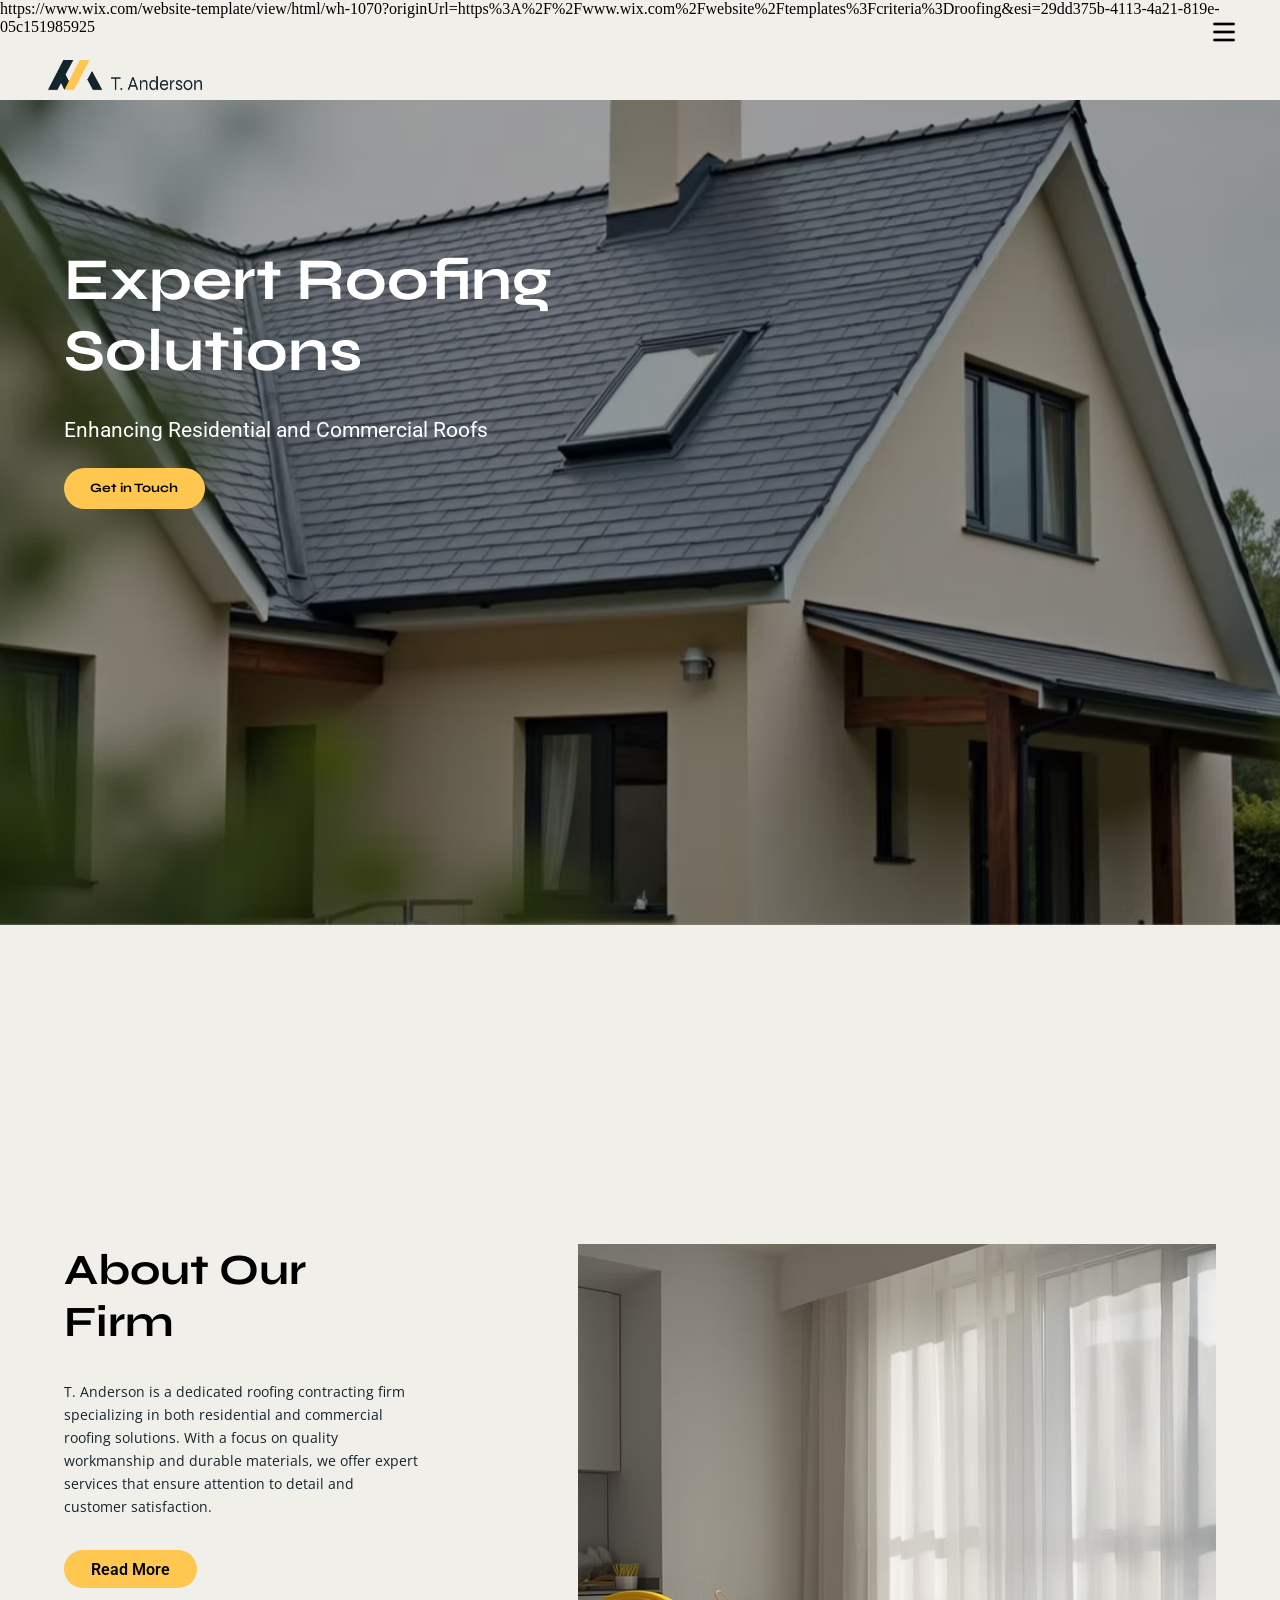
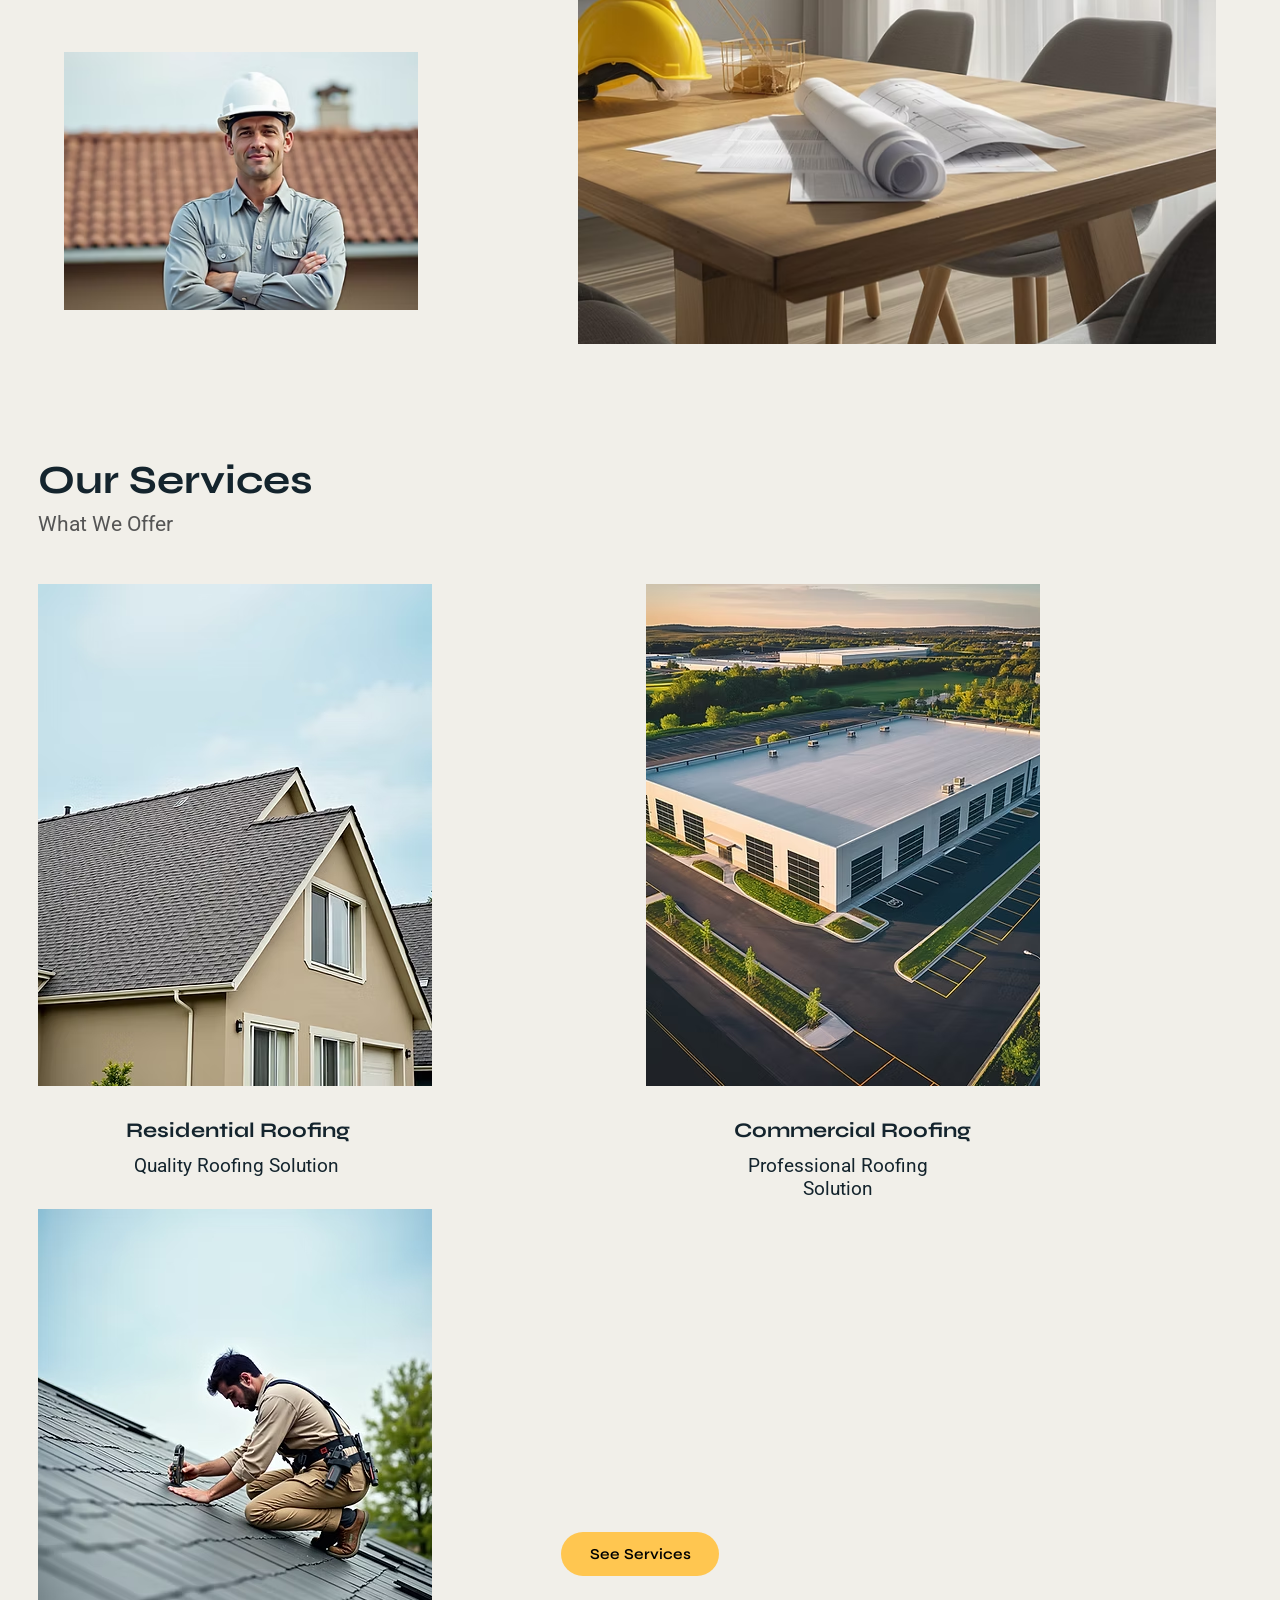
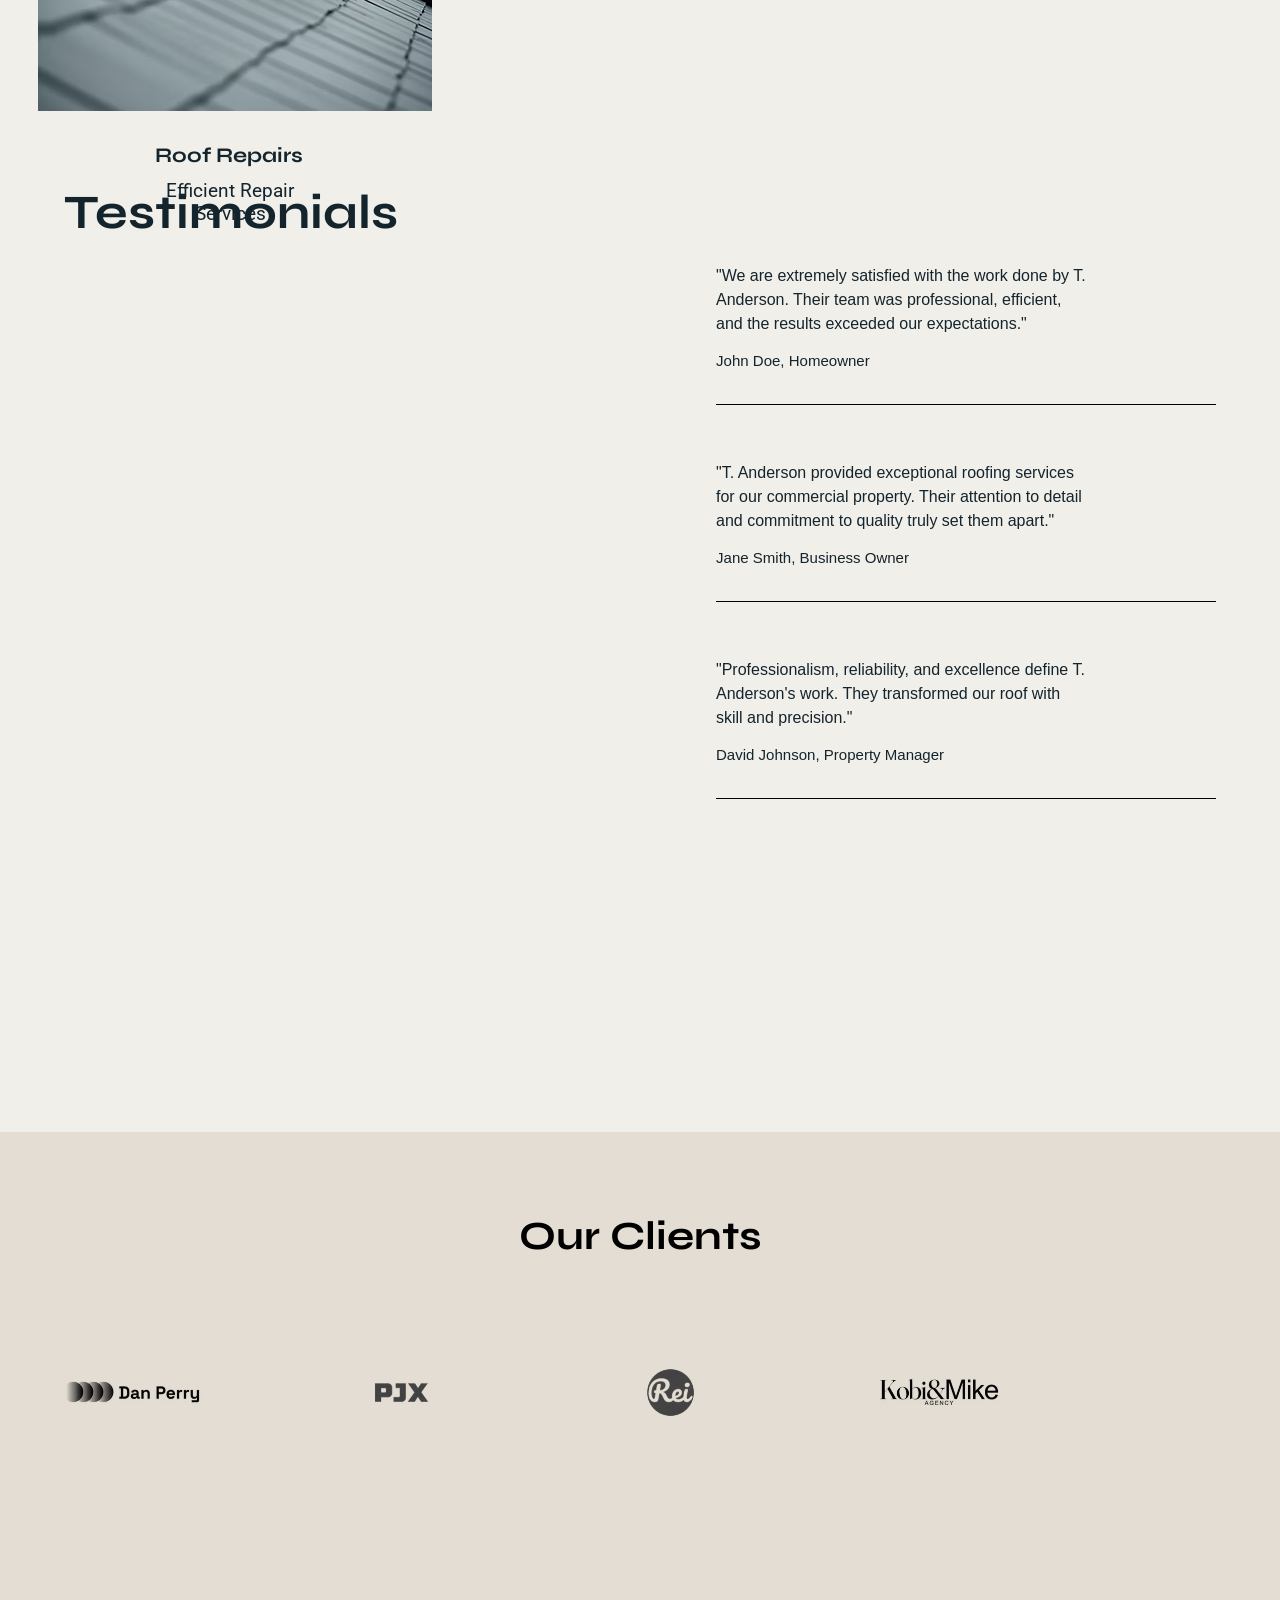
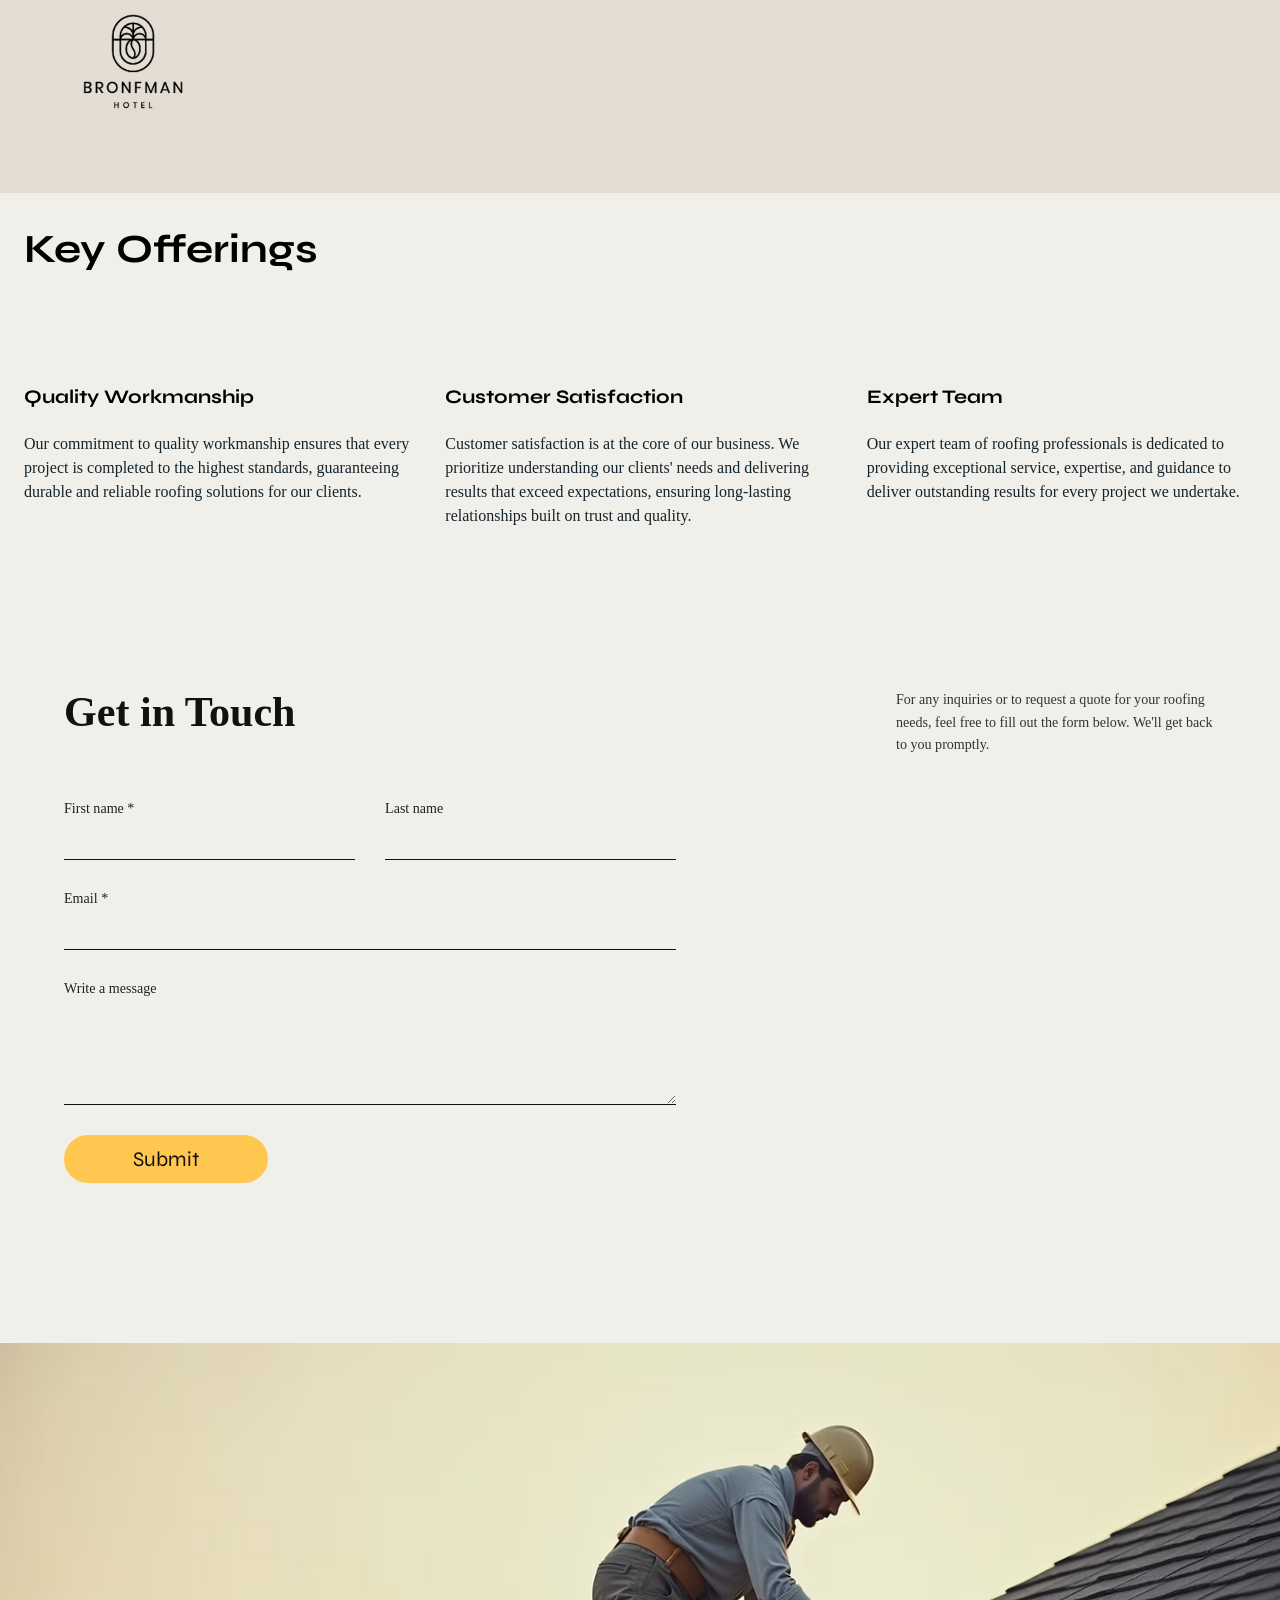
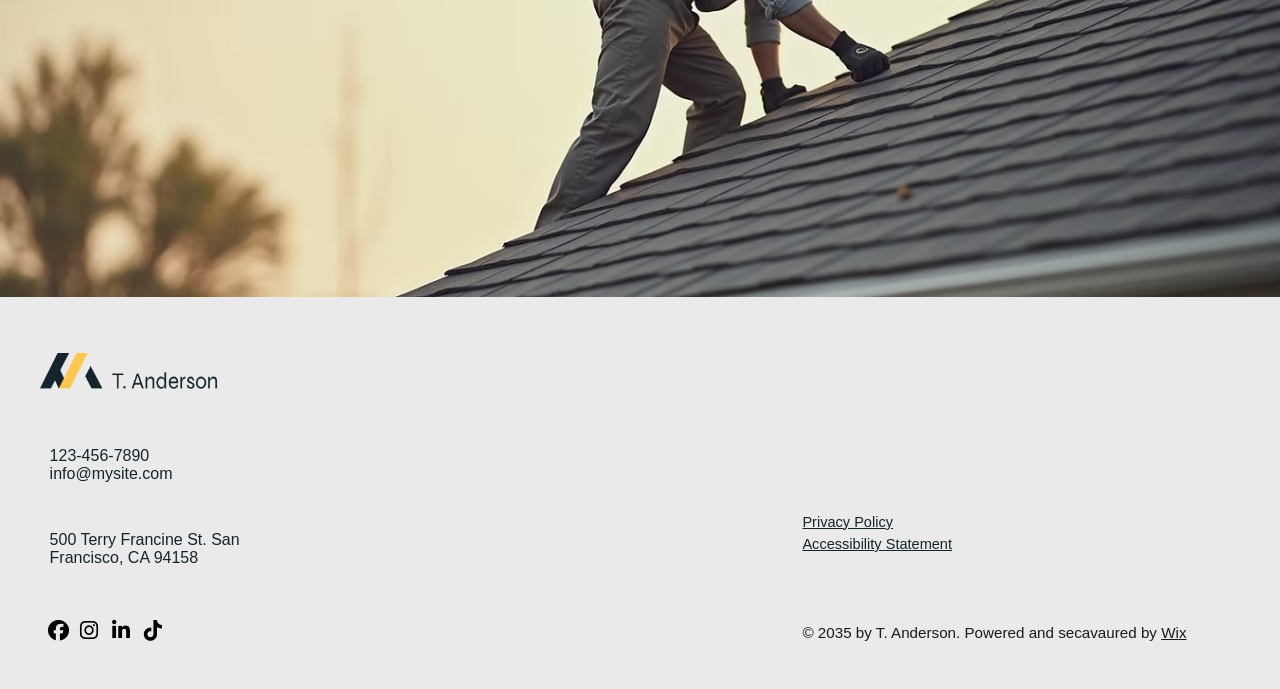
==== commit a98a4d5d: "My Project" ====
--- a/index.html
+++ b/index.html
@@ -1,3 +1,6 @@
+https://www.wix.com/website-template/view/html/wh-1070?originUrl=https%3A%2F%2Fwww.wix.com%2Fwebsite%2Ftemplates%3Fcriteria%3Droofing&esi=29dd375b-4113-4a21-819e-05c151985925
+
+
 <!doctype html>
 <html lang="en">
   <head>
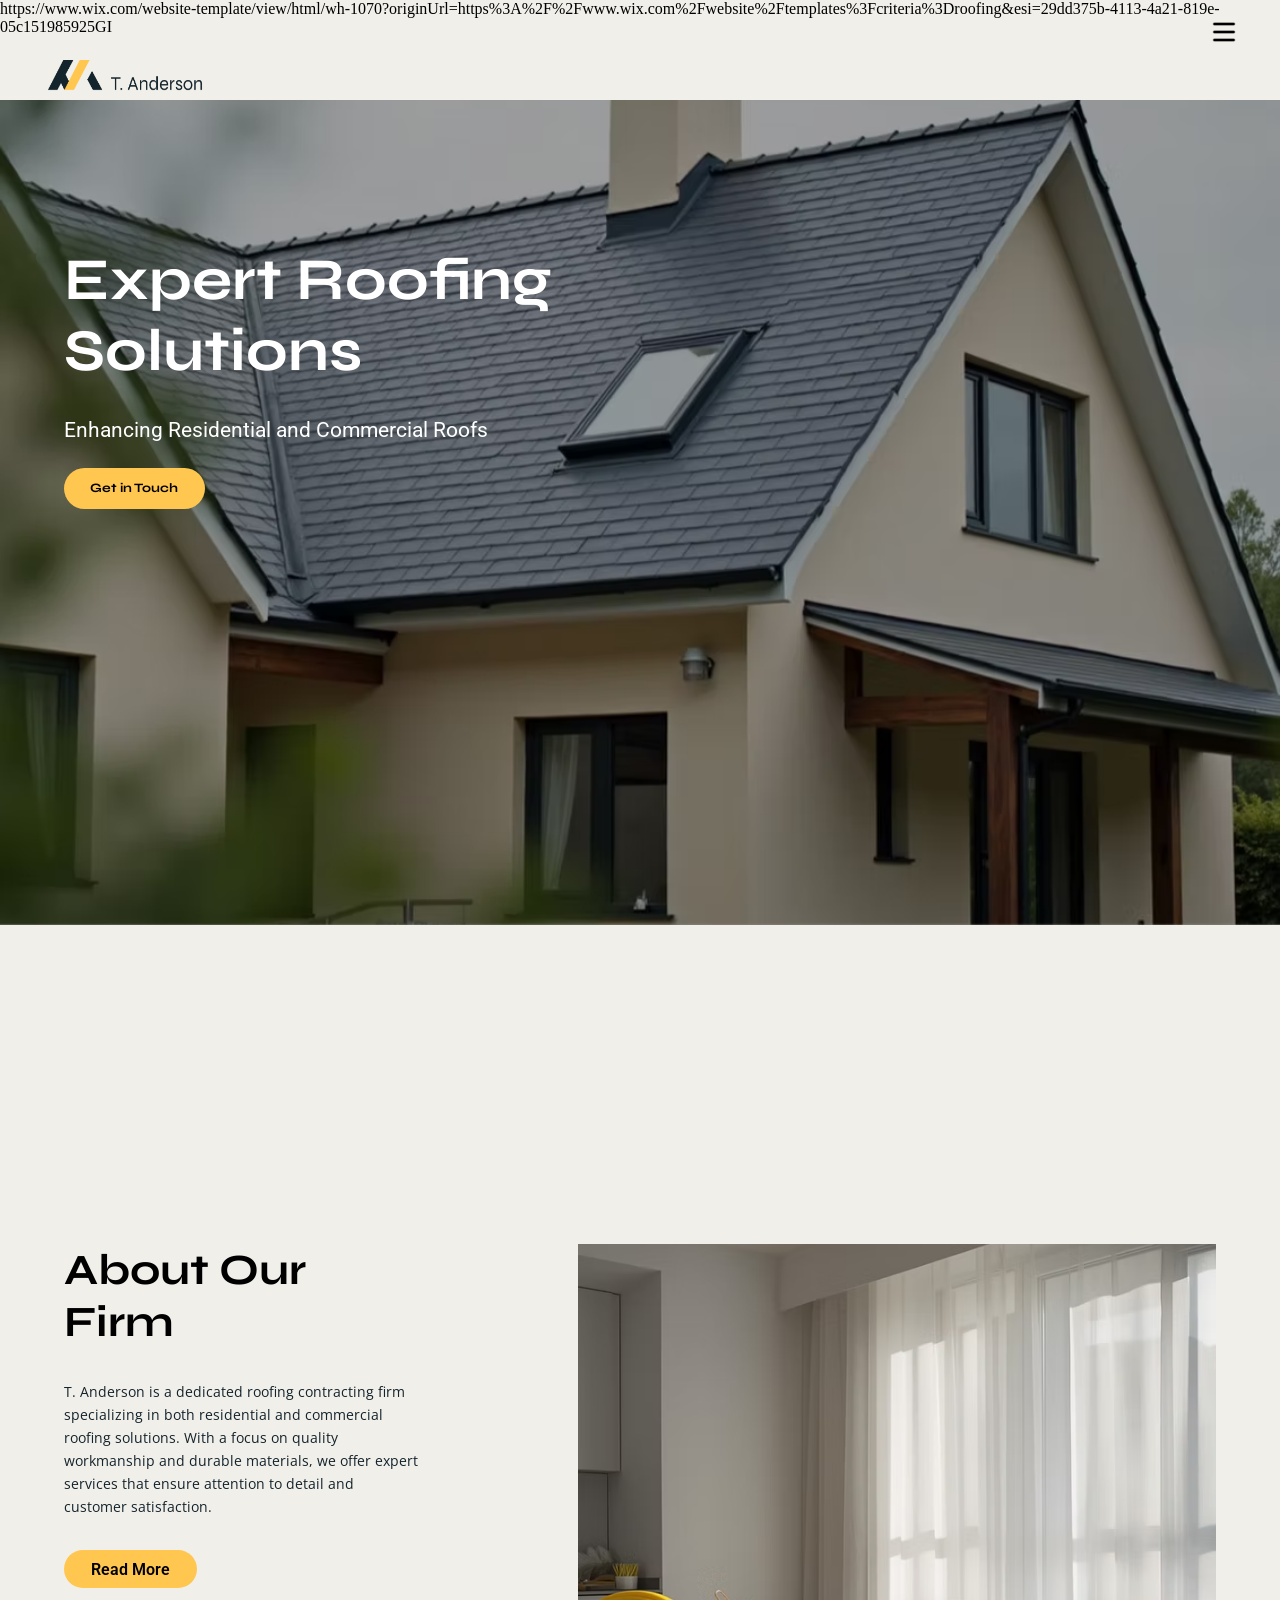
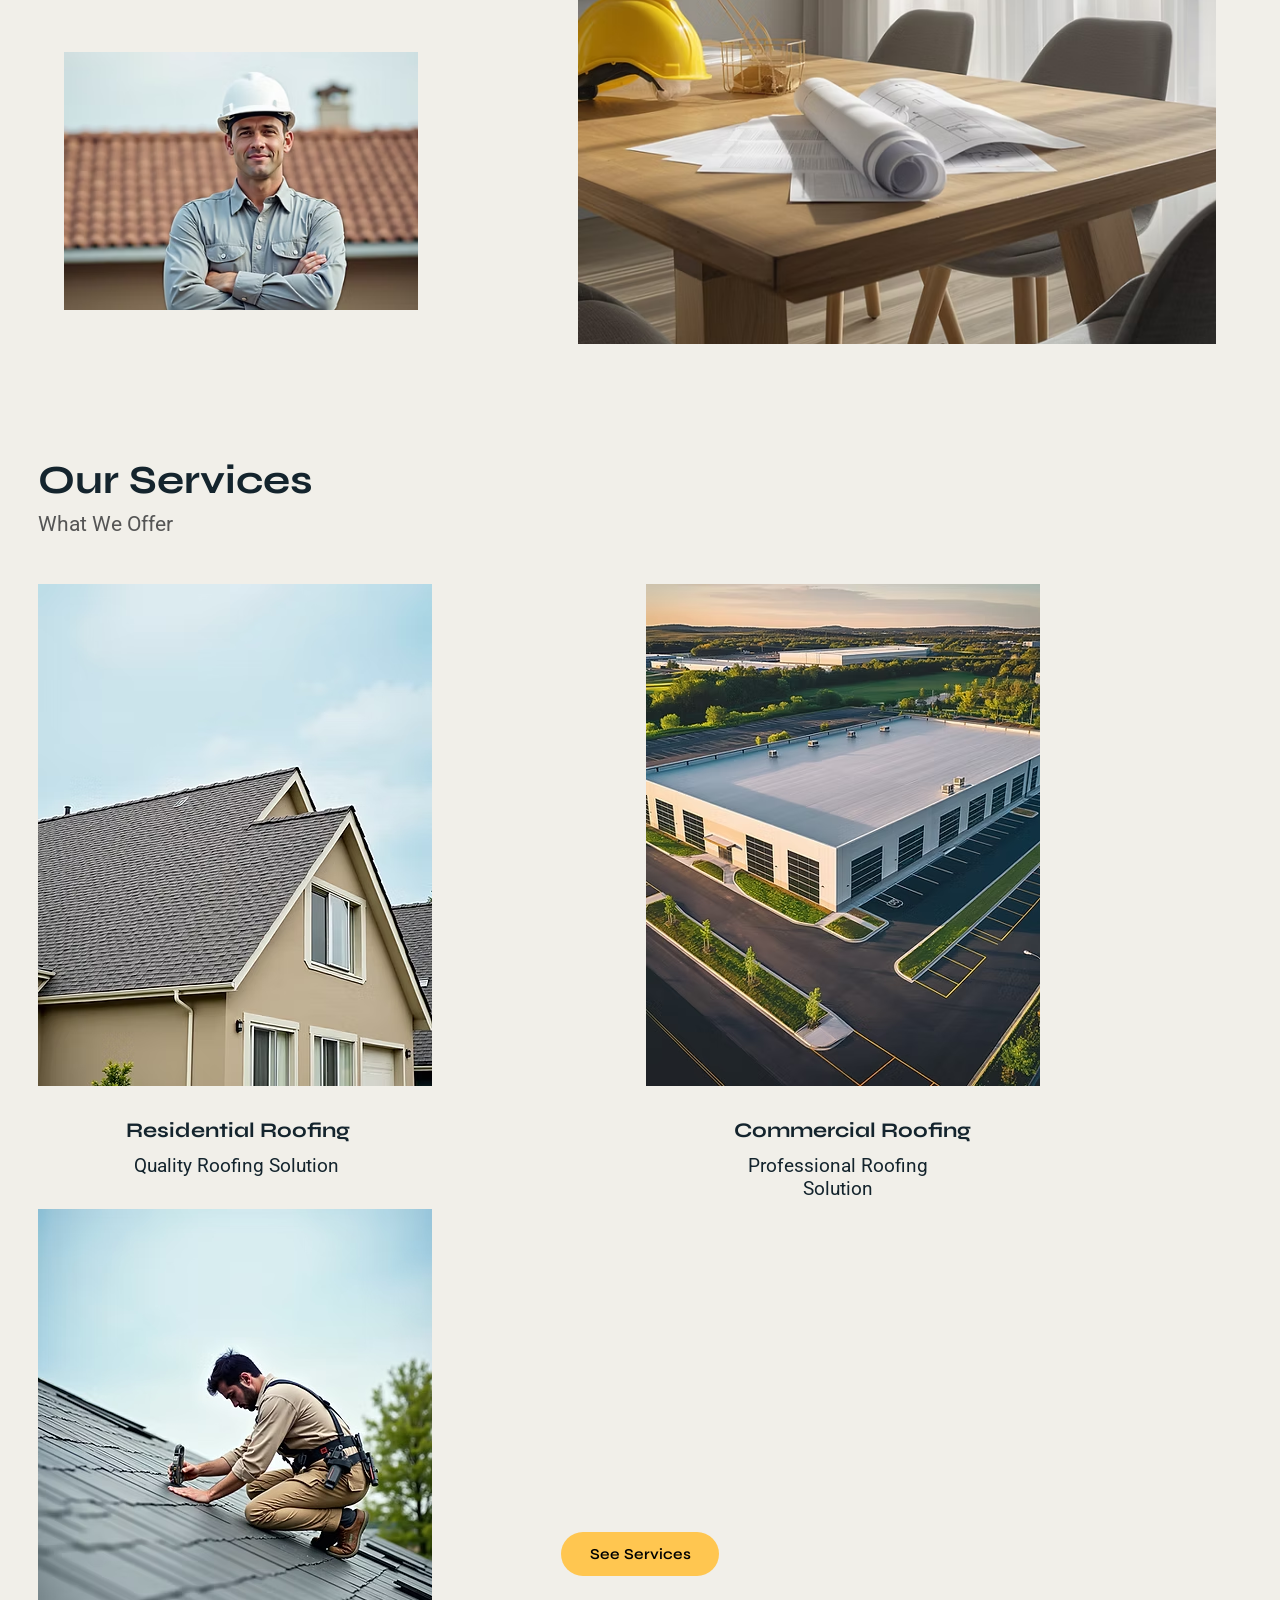
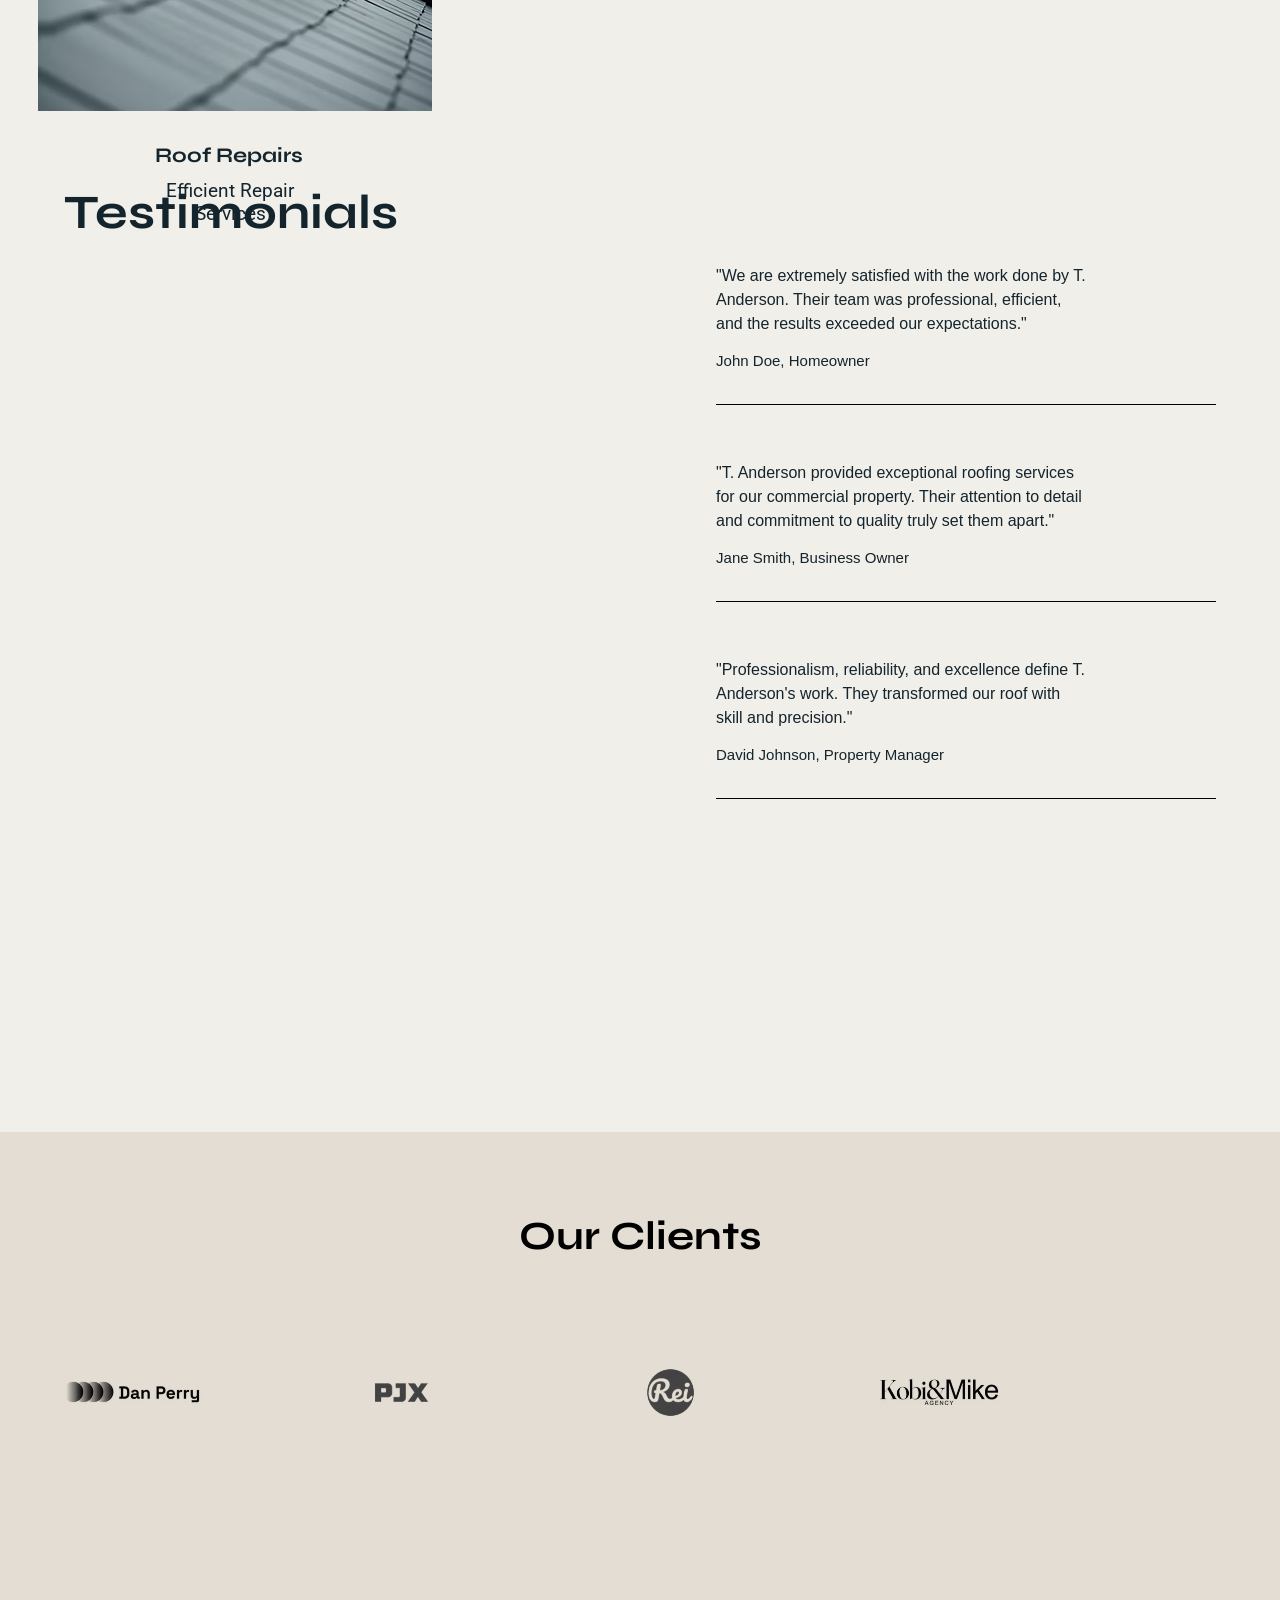
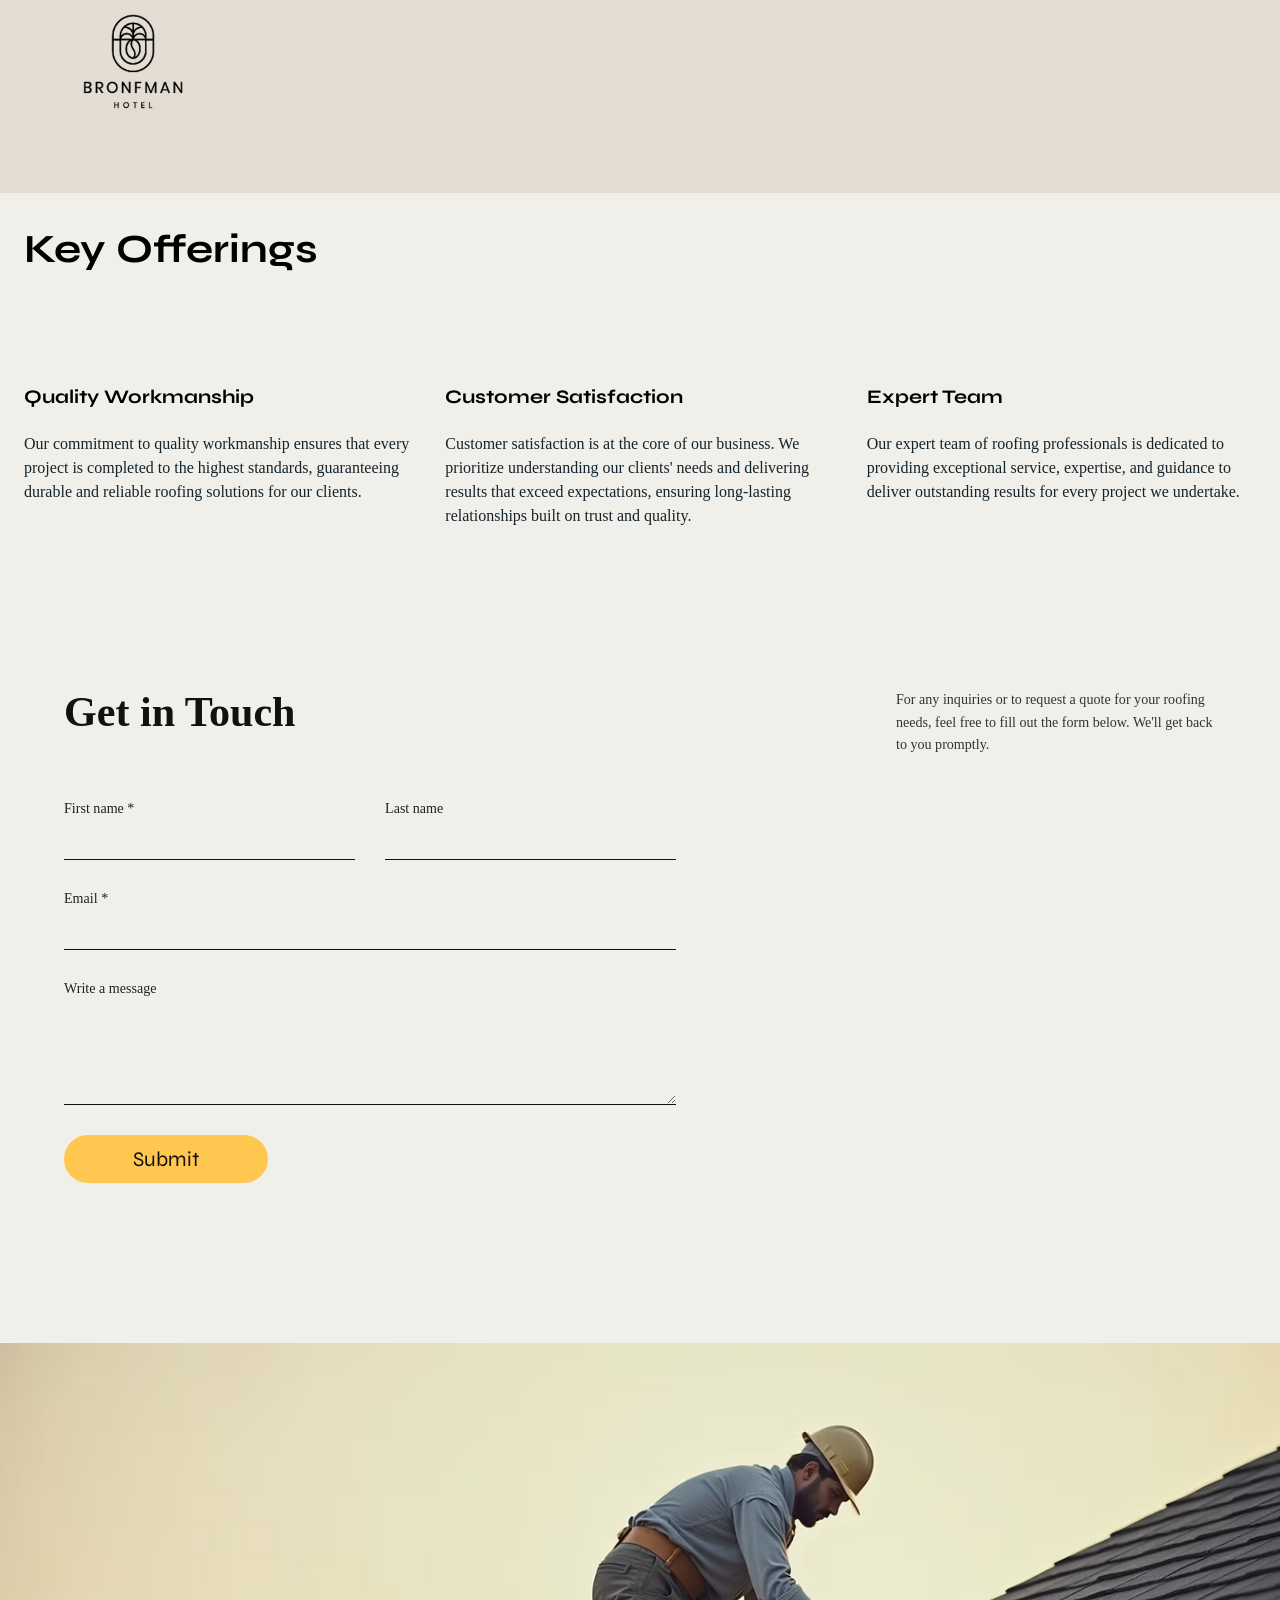
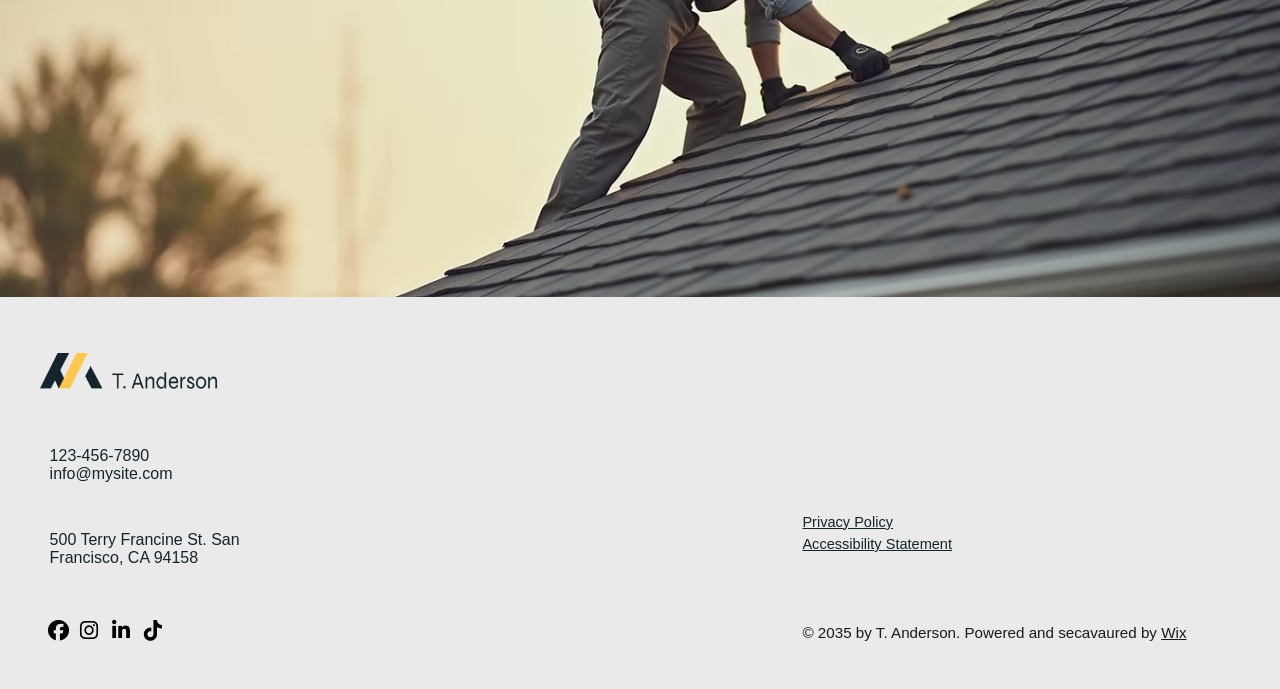
==== commit 17f775da: "first commit" ====
--- a/index.html
+++ b/index.html
@@ -1,4 +1,4 @@
-https://www.wix.com/website-template/view/html/wh-1070?originUrl=https%3A%2F%2Fwww.wix.com%2Fwebsite%2Ftemplates%3Fcriteria%3Droofing&esi=29dd375b-4113-4a21-819e-05c151985925
+https://www.wix.com/website-template/view/html/wh-1070?originUrl=https%3A%2F%2Fwww.wix.com%2Fwebsite%2Ftemplates%3Fcriteria%3Droofing&esi=29dd375b-4113-4a21-819e-05c151985925GI
 
 
 <!doctype html>
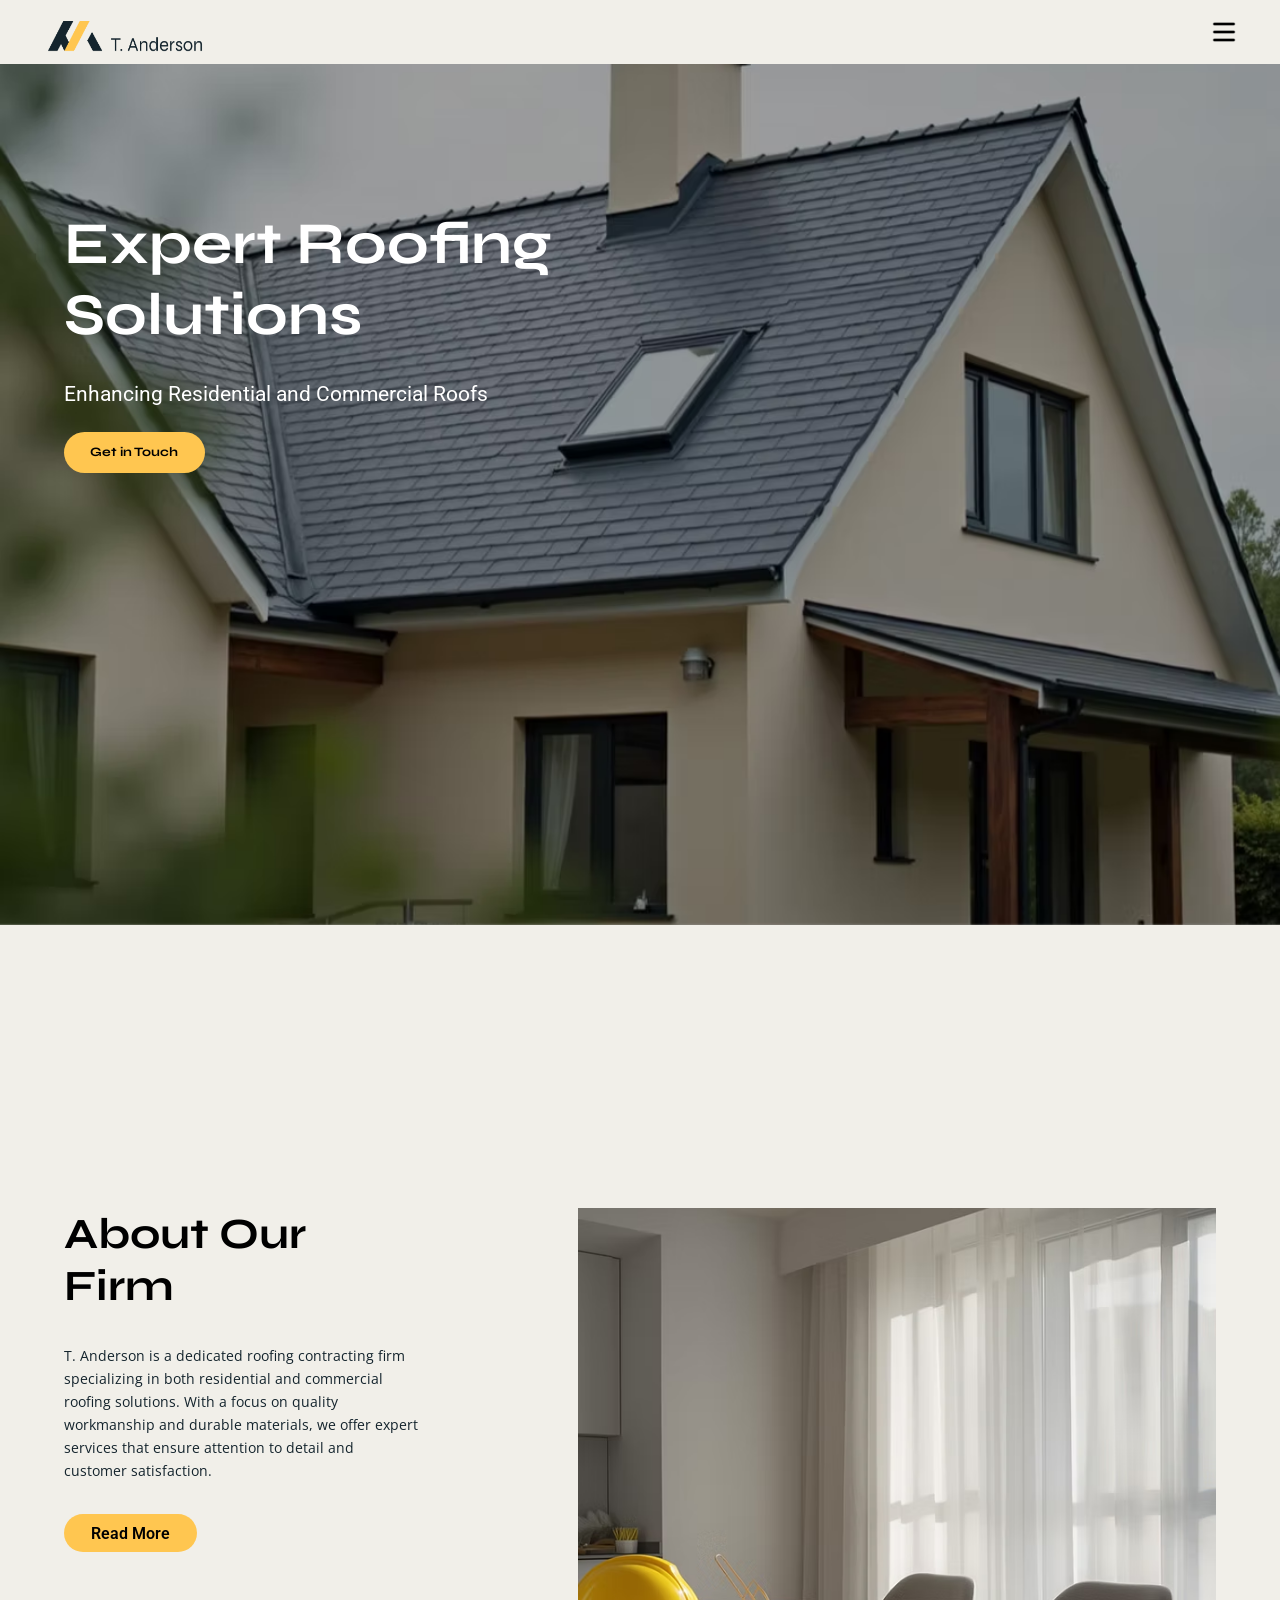
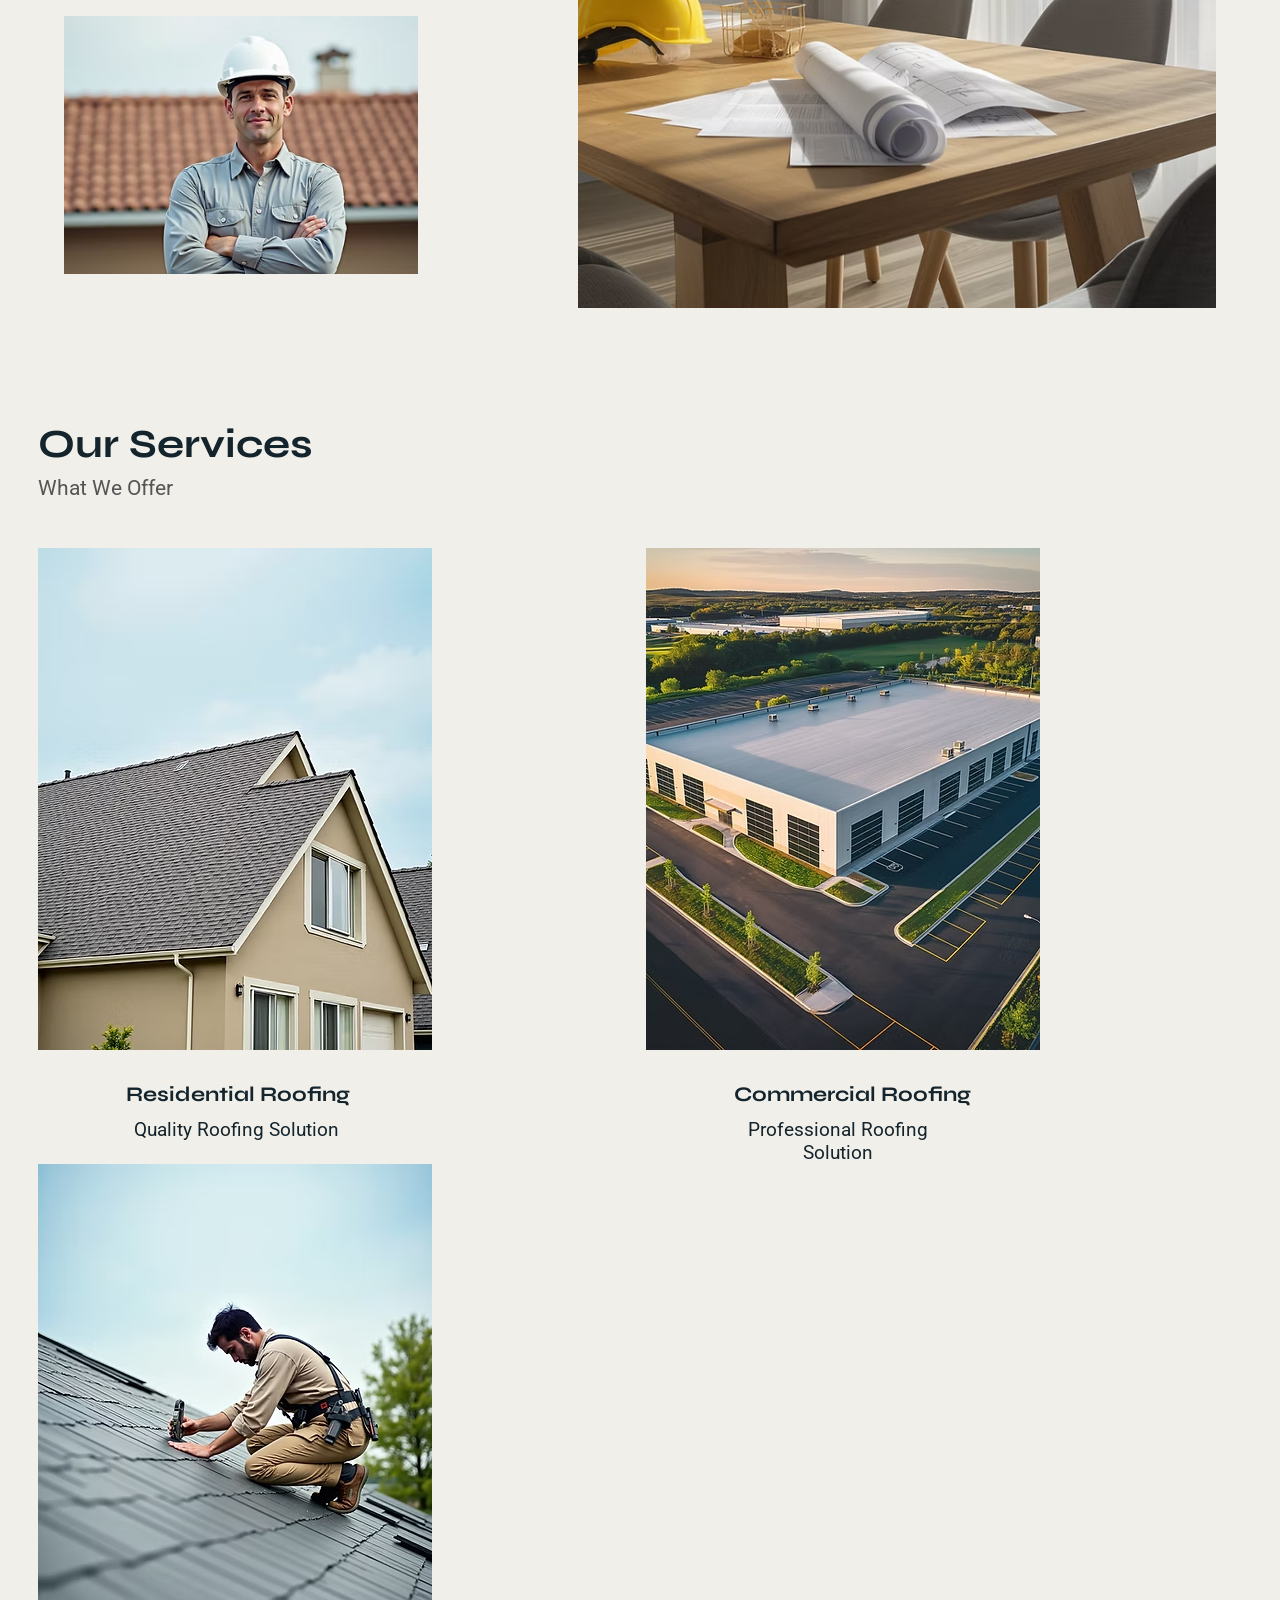
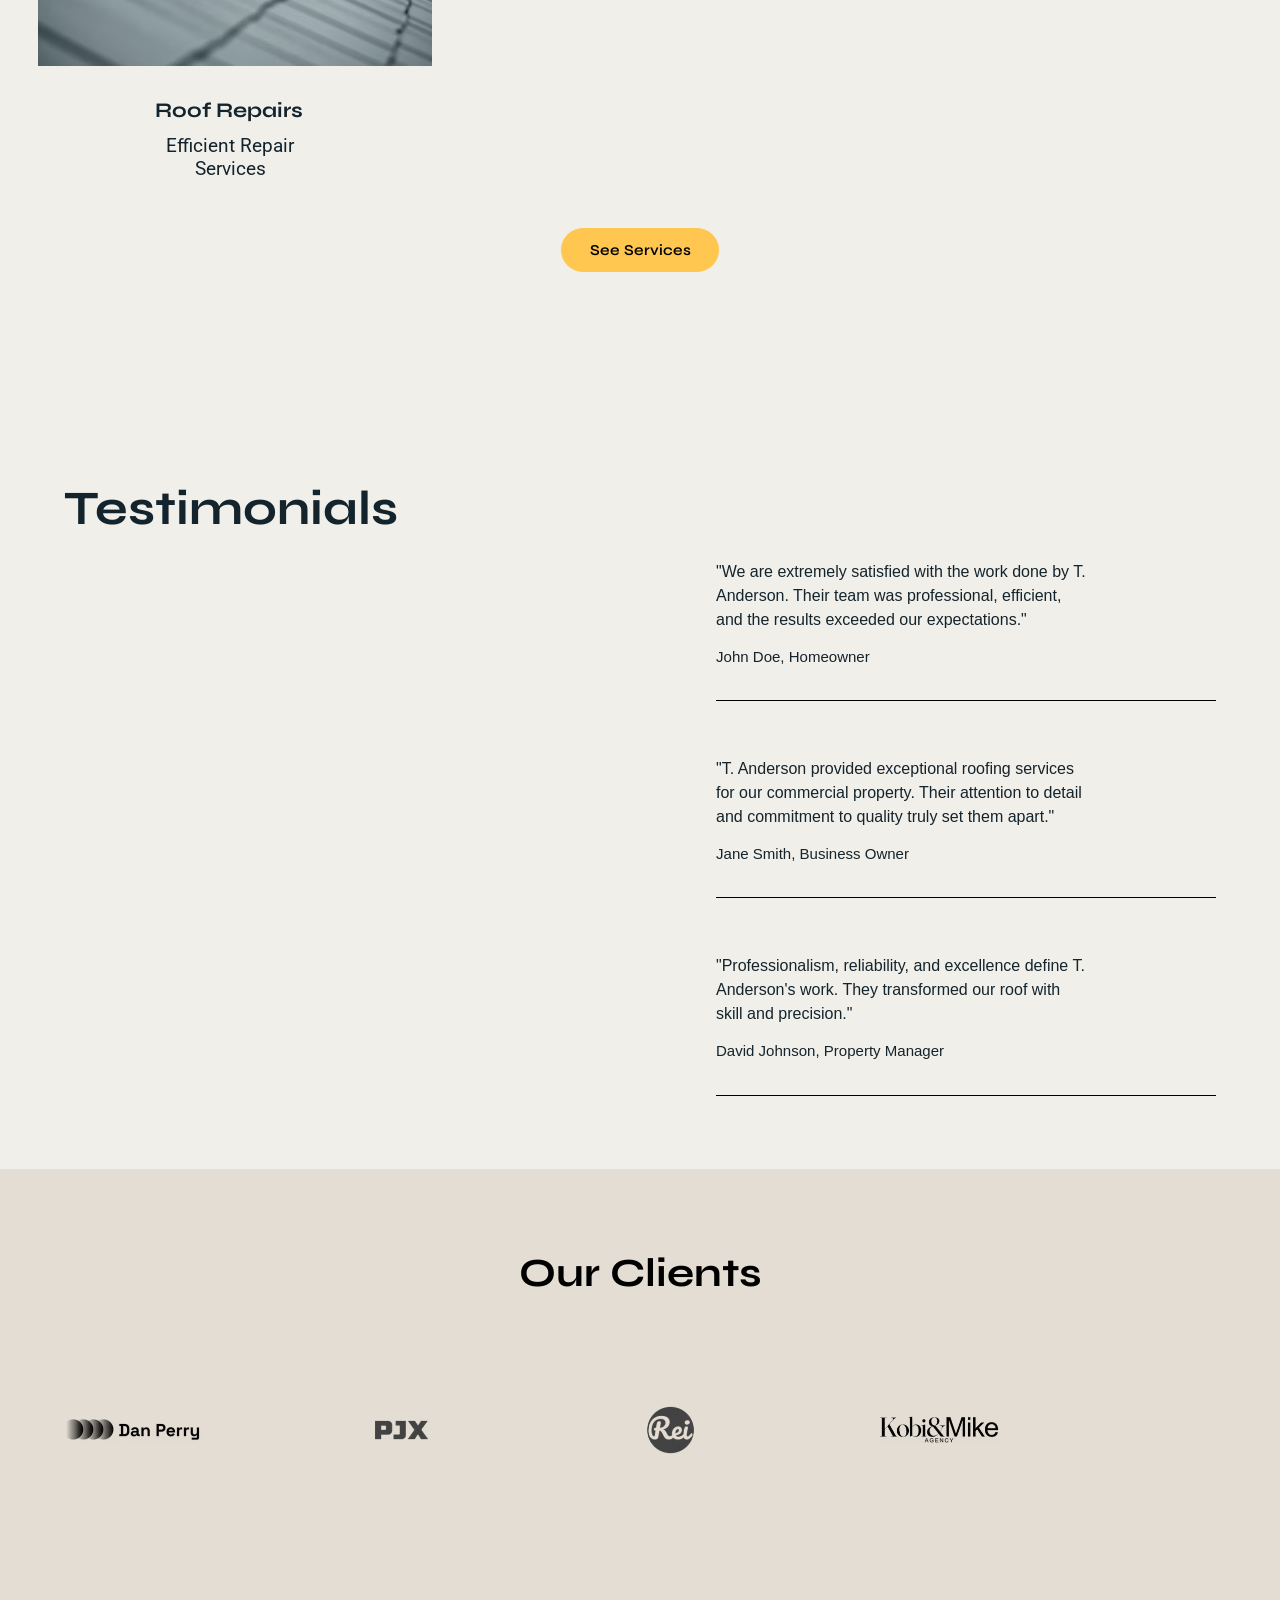
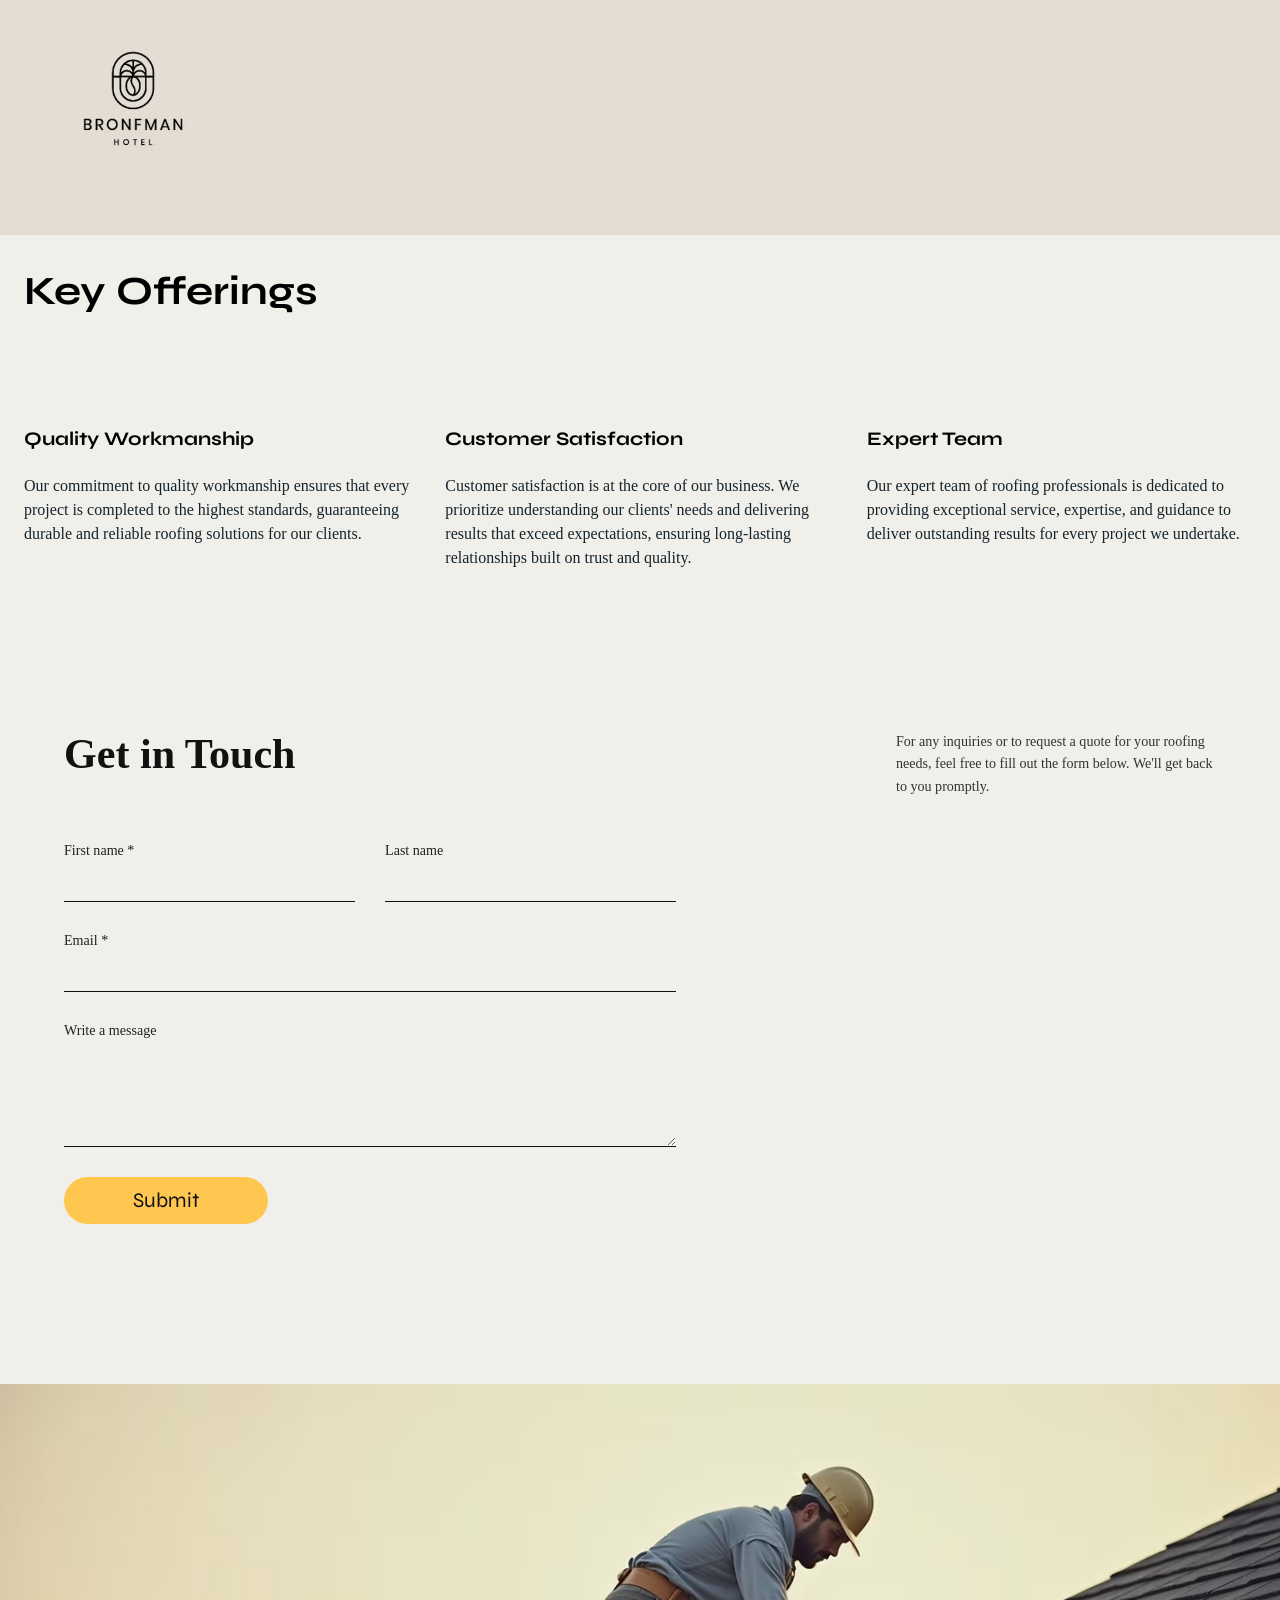
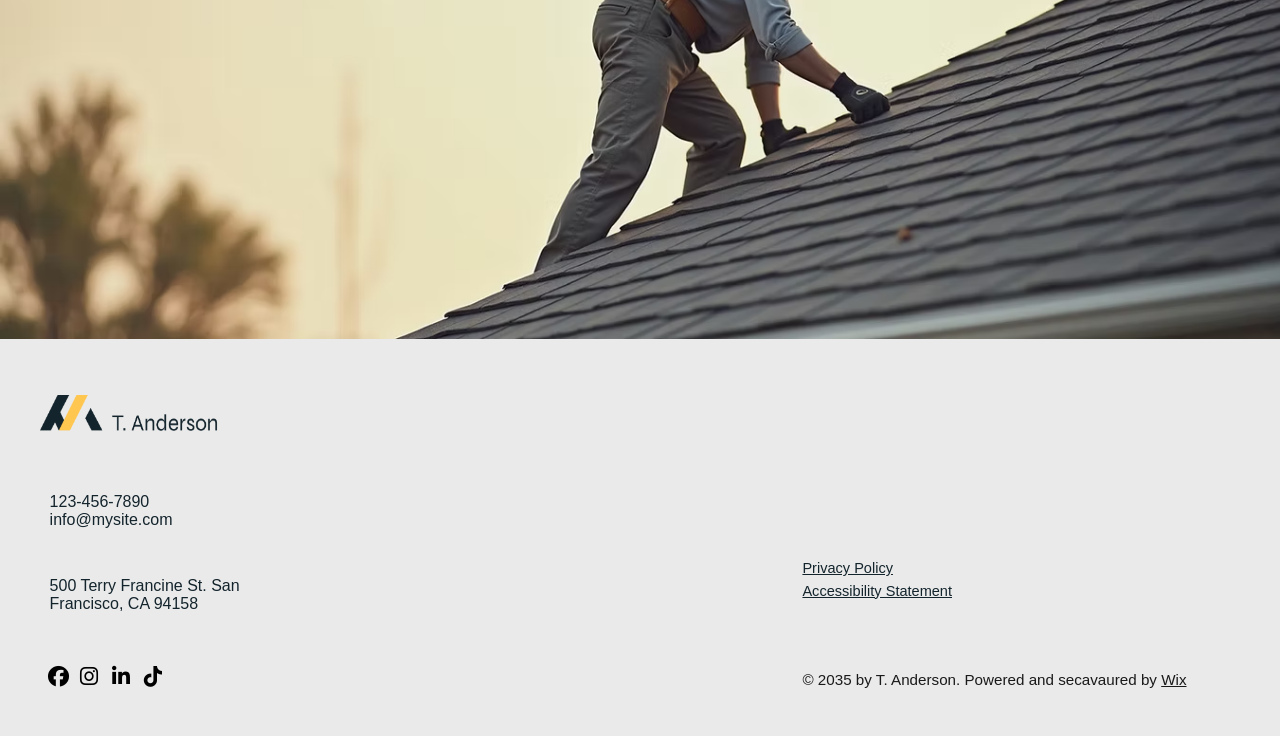
==== commit b23b8aff: "Refactor HTML for consistency and readability by adding self-closing tags" ====
--- a/index.html
+++ b/index.html
@@ -1,37 +1,36 @@
-https://www.wix.com/website-template/view/html/wh-1070?originUrl=https%3A%2F%2Fwww.wix.com%2Fwebsite%2Ftemplates%3Fcriteria%3Droofing&esi=29dd375b-4113-4a21-819e-05c151985925GI
-
-
 <!doctype html>
 <html lang="en">
   <head>
-    <meta charset="UTF-8">
-    <meta name="viewport" content="width=device-width, initial-scale=1.0">
+    <meta charset="UTF-8" />
+    <meta name="viewport" content="width=device-width, initial-scale=1.0" />
     <title>
       Roofing Contracting Firm (Professional) Website Template | WIX
     </title>
-    <link rel="stylesheet" href="style.css">
-    <link rel="icon" sizes="192x192" href="https://www.wix.com/favicon.ico">
-    <link rel="preconnect" href="https://fonts.googleapis.com">
-    <link rel="preconnect" href="https://fonts.gstatic.com" crossorigin>
+    <link rel="stylesheet" href="style.css" />
+    <link rel="icon" sizes="192x192" href="https://www.wix.com/favicon.ico" />
+    <link rel="preconnect" href="https://fonts.googleapis.com" />
+    <link rel="preconnect" href="https://fonts.gstatic.com" crossorigin />
     <link
       rel="stylesheet"
-      href="https://cdnjs.cloudflare.com/ajax/libs/font-awesome/6.5.1/css/all.min.css">
-    <link rel="preconnect" href="https://fonts.googleapis.com">
-    <link rel="preconnect" href="https://fonts.gstatic.com" crossorigin>
+      href="https://cdnjs.cloudflare.com/ajax/libs/font-awesome/6.5.1/css/all.min.css"
+    />
+    <link rel="preconnect" href="https://fonts.googleapis.com" />
+    <link rel="preconnect" href="https://fonts.gstatic.com" crossorigin />
     <link
       href="https://fonts.googleapis.com/css2?family=Josefin+Sans:ital,wght@0,100..700;1,100..700&family=Jost:ital,wght@0,100..900;1,100..900&family=Lato:ital,wght@0,100;0,300;0,400;0,700;0,900;1,100;1,300;1,400;1,700;1,900&family=Open+Sans:ital,wght@0,300..800;1,300..800&family=Roboto:ital,wght@0,100..900;1,100..900&family=Syne:wght@400..800&display=swap"
-      rel="stylesheet">
+      rel="stylesheet"
+    />
   </head>
   <body>
     <header>
       <div class="logo">
-        <img src="./Picture/Picture-9.png" alt="logo">
+        <img src="./Picture/Picture-9.png" alt="logo" />
         <div class="navbar" id="navbar">
           <ul class="navbar-link">
             <div class="nav">
               <li>
                 <a class="close" href="#">
-                  <img src="./Picture/X-logo.png" alt="close" class="close-x">
+                  <img src="./Picture/X-logo.png" alt="close" class="close-x" />
                 </a>
               </li>
 
@@ -45,7 +44,8 @@
                 <img
                   src="./Picture/Picture-8.avif"
                   alt=""
-                  class="navbar-image">
+                  class="navbar-image"
+                />
               </li>
             </div>
           </ul>
@@ -54,7 +54,7 @@
     </header>
     <div class="home-bg">
       <a class="hamburger" href="#navbar">
-        <img src="./Picture/menu.png" alt="menu">
+        <img src="./Picture/menu.png" alt="menu" />
       </a>
 
       <div class="hero-text">
@@ -76,12 +76,12 @@
           </p>
           <a href="./About.html">Read More</a>
           <div class="about-bottom">
-            <img src="./Picture/Picture-3.avif" alt="Left-Photo">
+            <img src="./Picture/Picture-3.avif" alt="Left-Photo" />
           </div>
         </div>
 
         <div class="top-image">
-          <img src="./Picture/Picture-2.avif" alt="Right-Photo">
+          <img src="./Picture/Picture-2.avif" alt="Right-Photo" />
         </div>
       </div>
     </section>
@@ -95,7 +95,8 @@
           <img
             src="./Picture/Picture-4.avif"
             alt="Residential Roofing"
-            class="services-img">
+            class="services-img"
+          />
           <h3>Residential Roofing</h3>
           <p>Quality Roofing Solution</p>
         </div>
@@ -104,7 +105,8 @@
           <img
             src="./Picture/Picture-5.avif"
             alt="Commercial Roofing"
-            class="services-img">
+            class="services-img"
+          />
           <h3>Commercial Roofing</h3>
           <p class="service-desc">Professional Roofing Solution</p>
         </div>
@@ -113,7 +115,8 @@
           <img
             src="./Picture/Picture-6.avif"
             alt="Roof Repairs"
-            class="services-img">
+            class="services-img"
+          />
           <h3 class="service-card-h3">Roof Repairs</h3>
           <p class="service-desc">Efficient Repair Services</p>
         </div>
@@ -158,11 +161,11 @@
 
     <div class="our-clients">
       <h2>Our Clients</h2>
-      <img src="./Picture/Picture-16.avif" alt="Dan-Perry">
-      <img src="./Picture/Picture-17.avif" alt="Pjx">
-      <img src="./Picture/Picture-18.avif" alt="Rei">
-      <img src="./Picture/Picture-19.avif" alt="Kobi-Mike">
-      <img src="./Picture/Picture-20.avif" alt="Bronfman">
+      <img src="./Picture/Picture-16.avif" alt="Dan-Perry" />
+      <img src="./Picture/Picture-17.avif" alt="Pjx" />
+      <img src="./Picture/Picture-18.avif" alt="Rei" />
+      <img src="./Picture/Picture-19.avif" alt="Kobi-Mike" />
+      <img src="./Picture/Picture-20.avif" alt="Bronfman" />
     </div>
 
     <section class="key-offerings">
@@ -206,17 +209,17 @@
           <div class="form-row">
             <div class="input-group">
               <label for="fname">First name *</label>
-              <input type="text" id="fname" name="firstname" required>
+              <input type="text" id="fname" name="firstname" required />
             </div>
             <div class="input-group">
               <label for="lname">Last name</label>
-              <input type="text" id="lname" name="lastname">
+              <input type="text" id="lname" name="lastname" />
             </div>
           </div>
 
           <div class="input-group full-width">
             <label for="email">Email *</label>
-            <input type="email" id="email" name="email" required>
+            <input type="email" id="email" name="email" required />
           </div>
 
           <div class="input-group full-width">
@@ -237,13 +240,13 @@
     </div>
 
     <div class="img-section">
-      <img src="./Picture/Picture-7.avif" alt="">
+      <img src="./Picture/Picture-7.avif" alt="" />
     </div>
 
     <footer class="site-footer">
       <div class="left-footer">
         <div class="navigation-section">
-          <img src="./Picture/Picture-9.png" alt="">
+          <img src="./Picture/Picture-9.png" alt="" />
 
           <div class="contact-group">
             <p>123-456-7890</p>
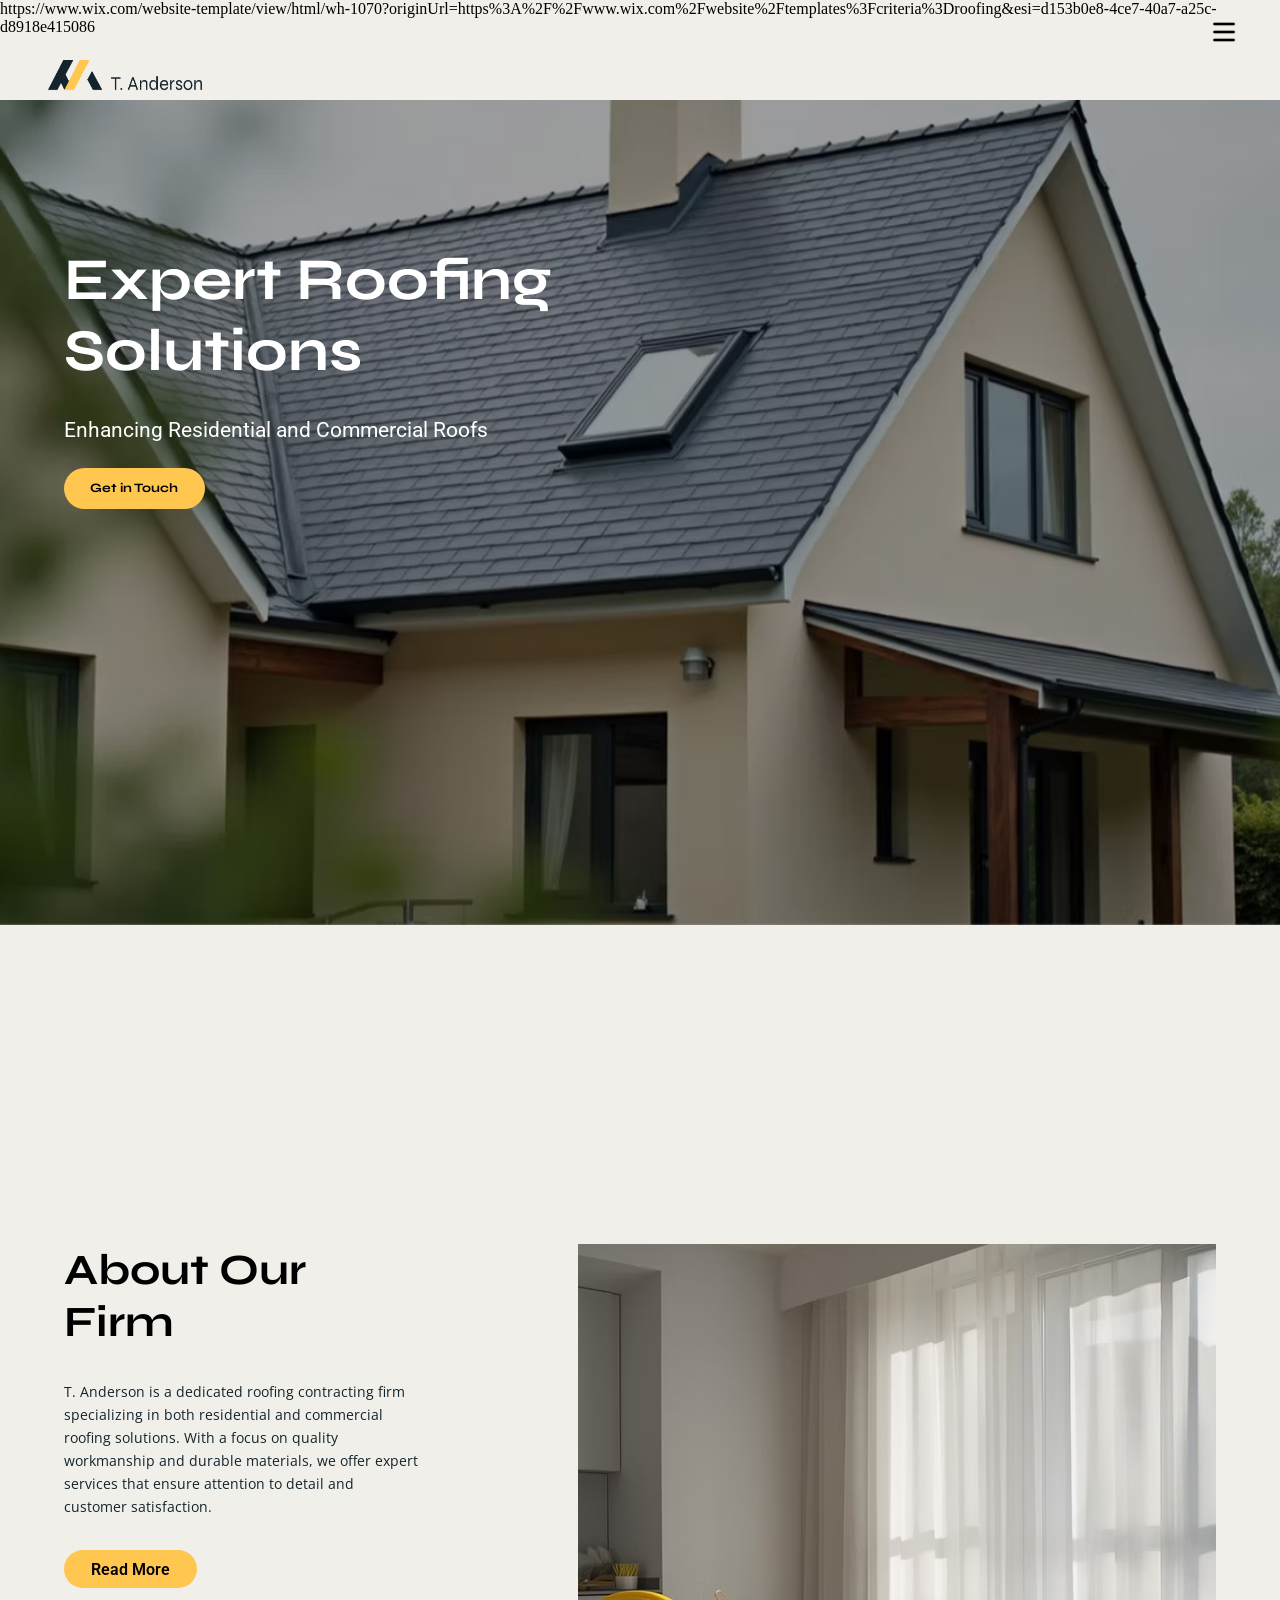
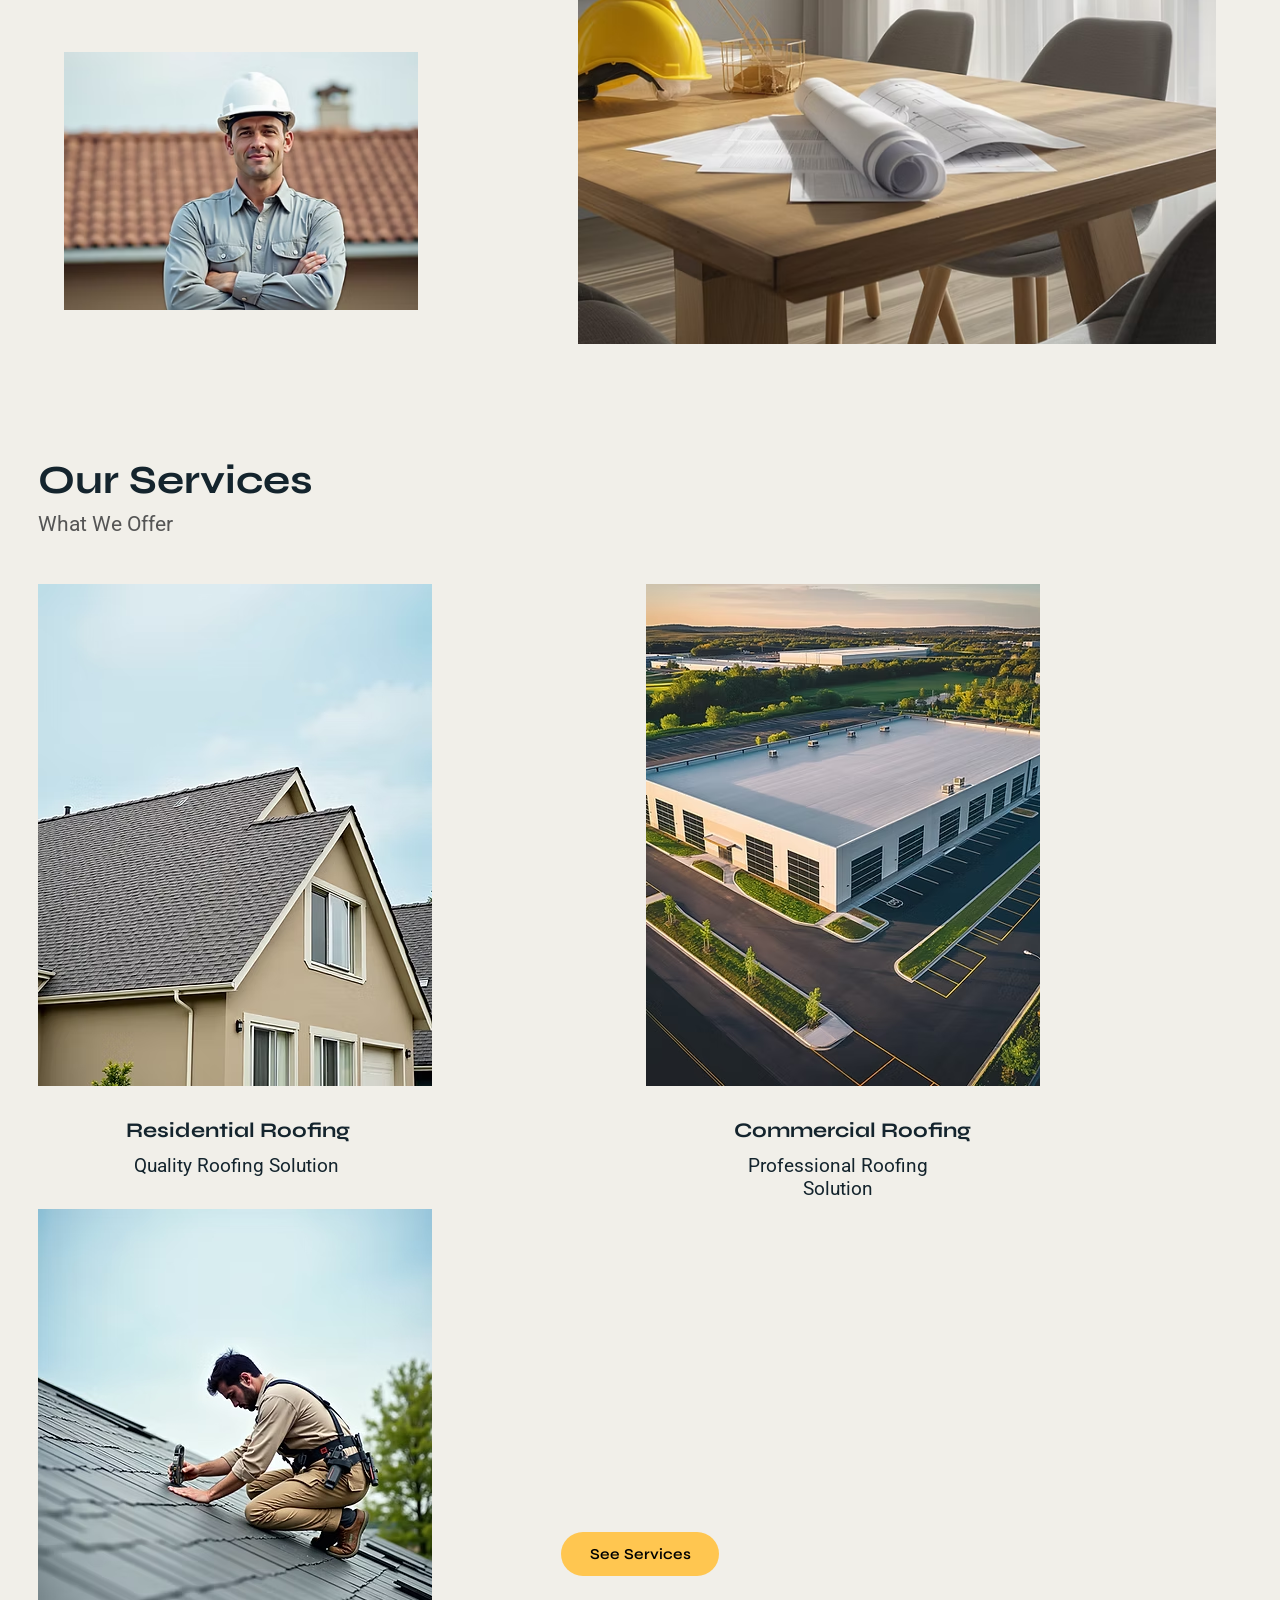
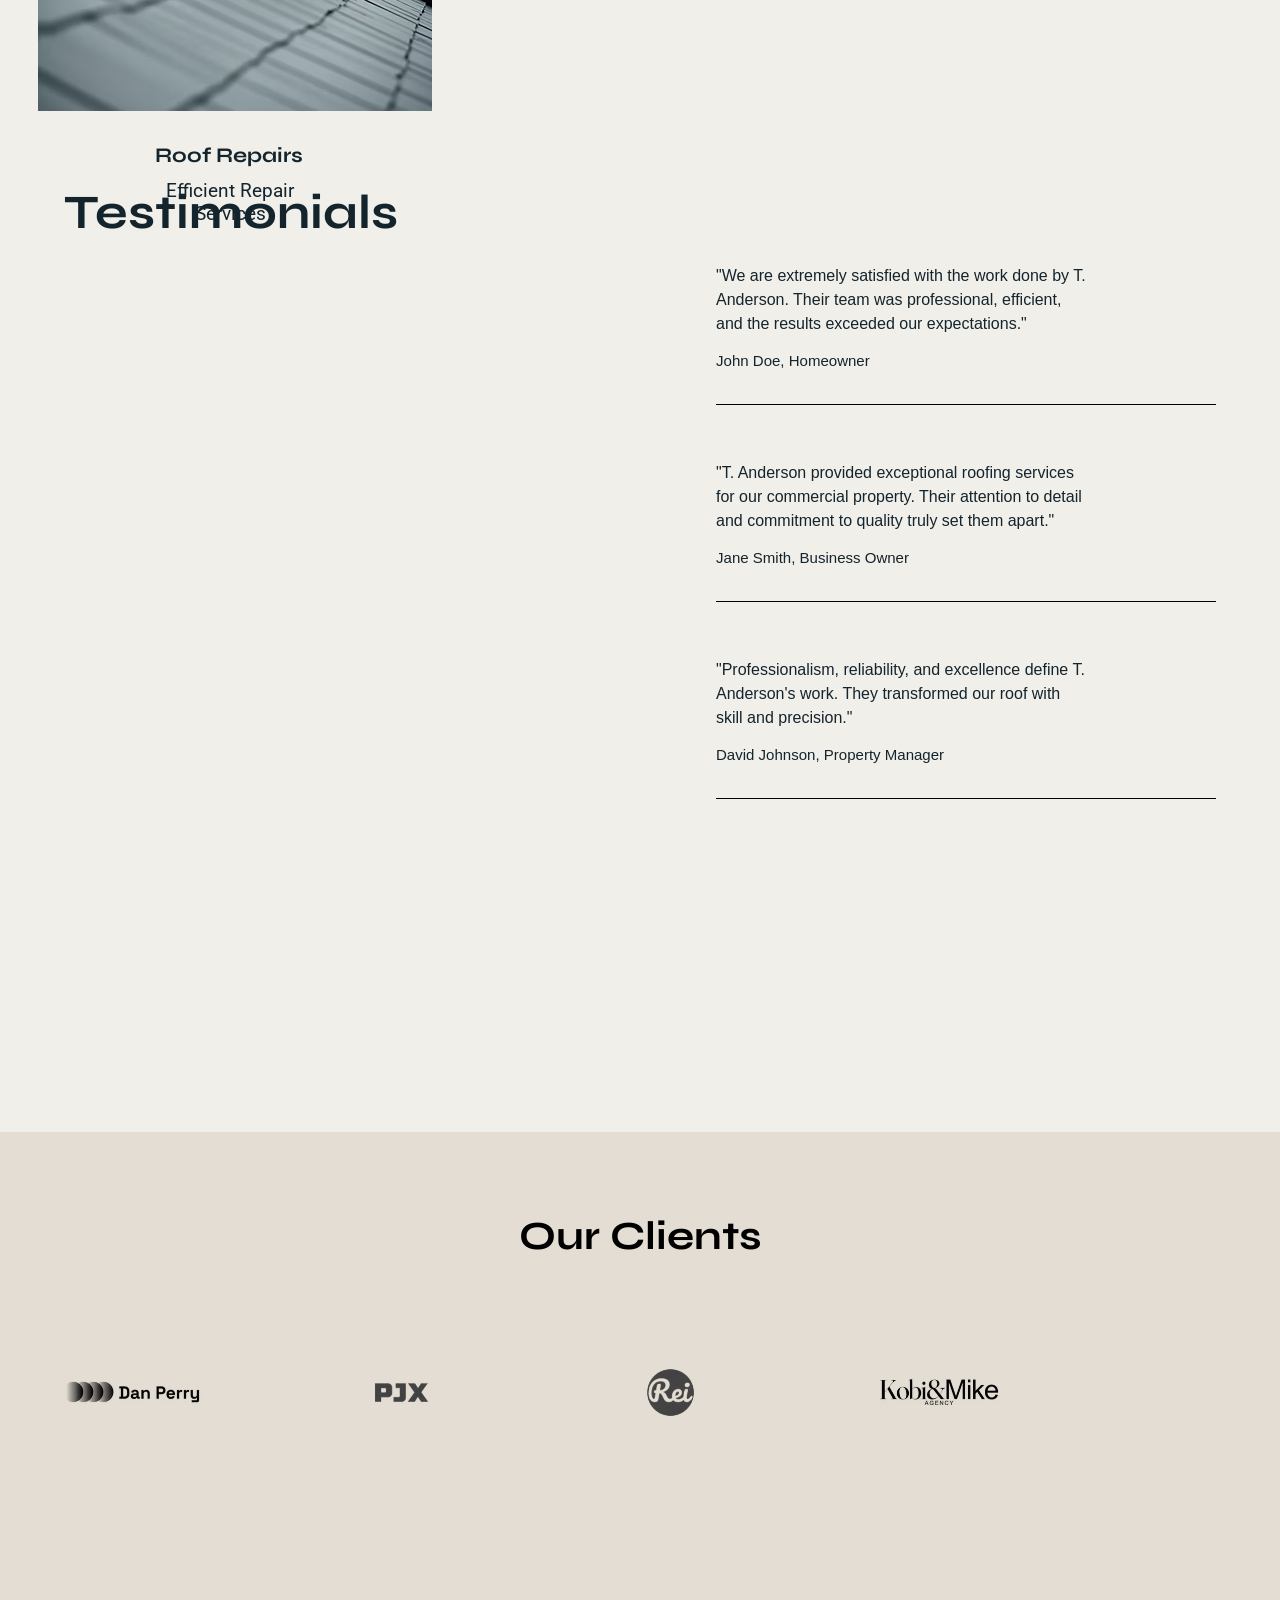
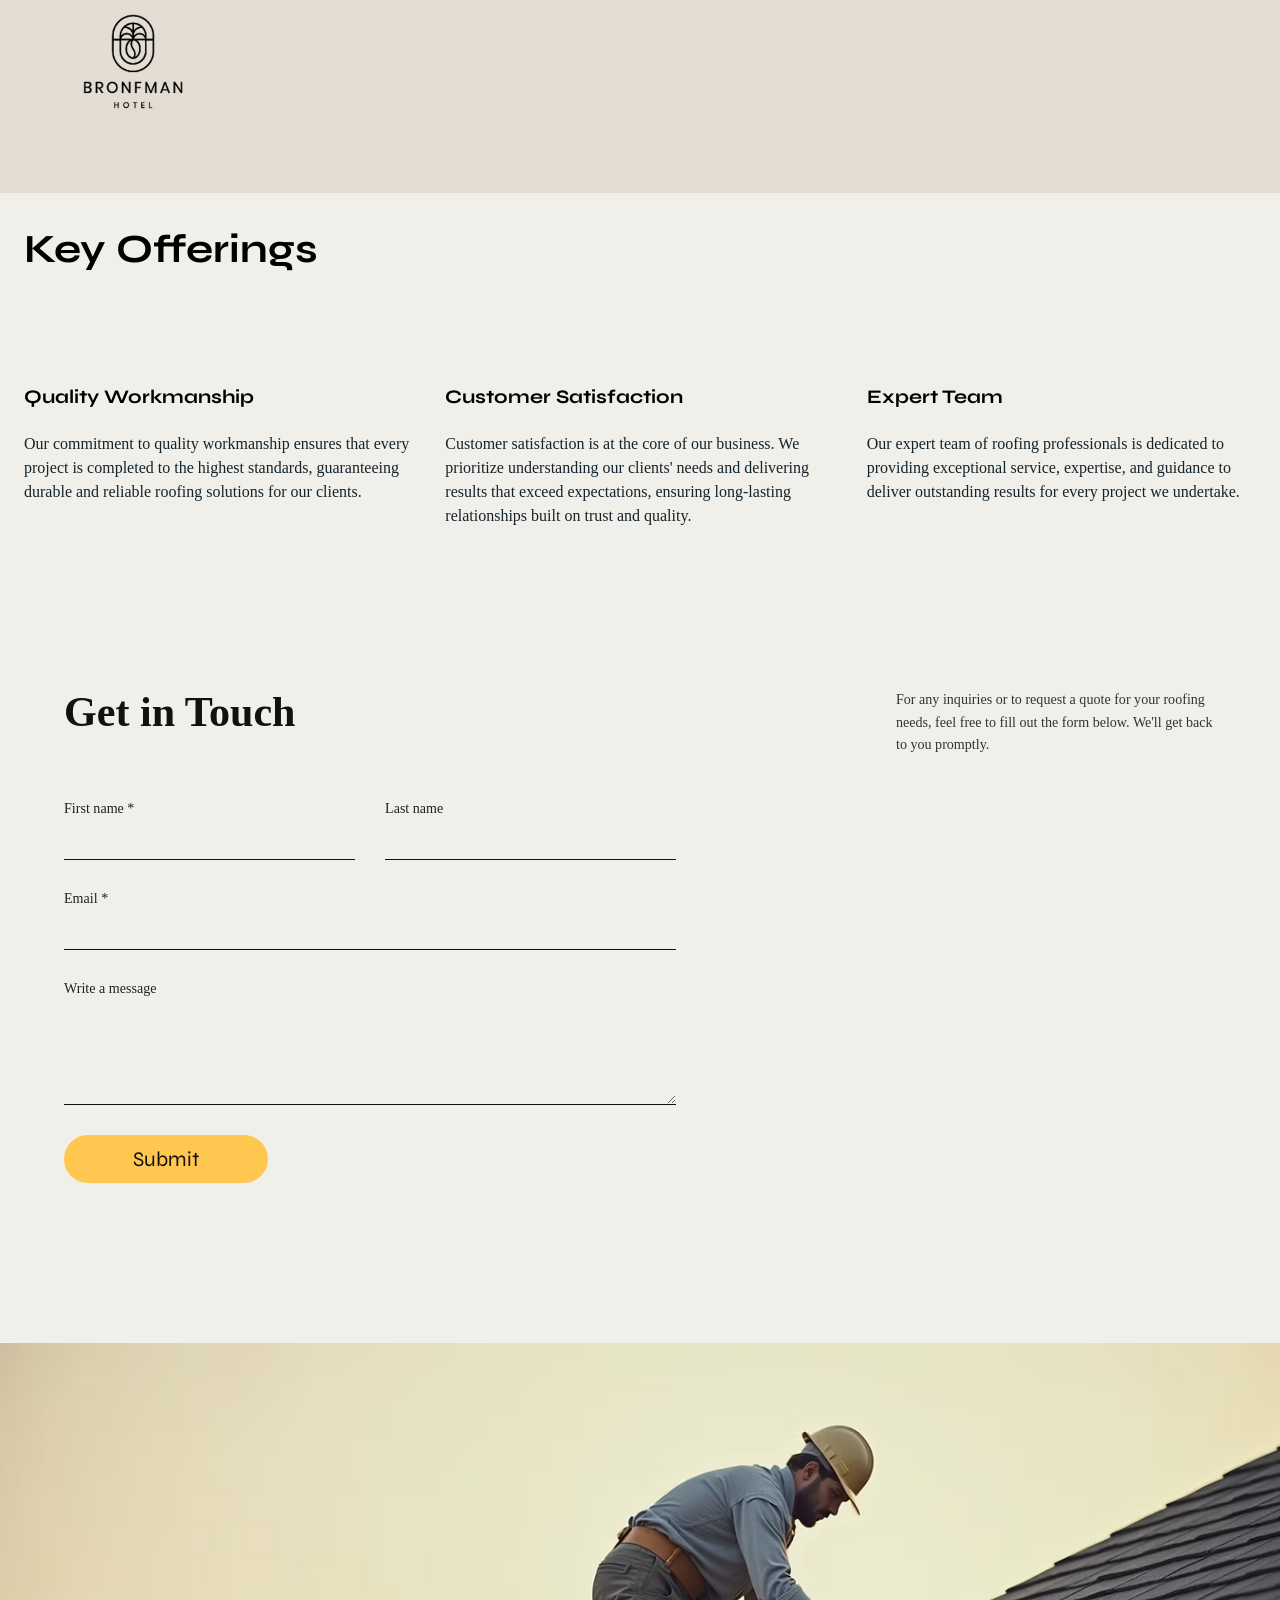
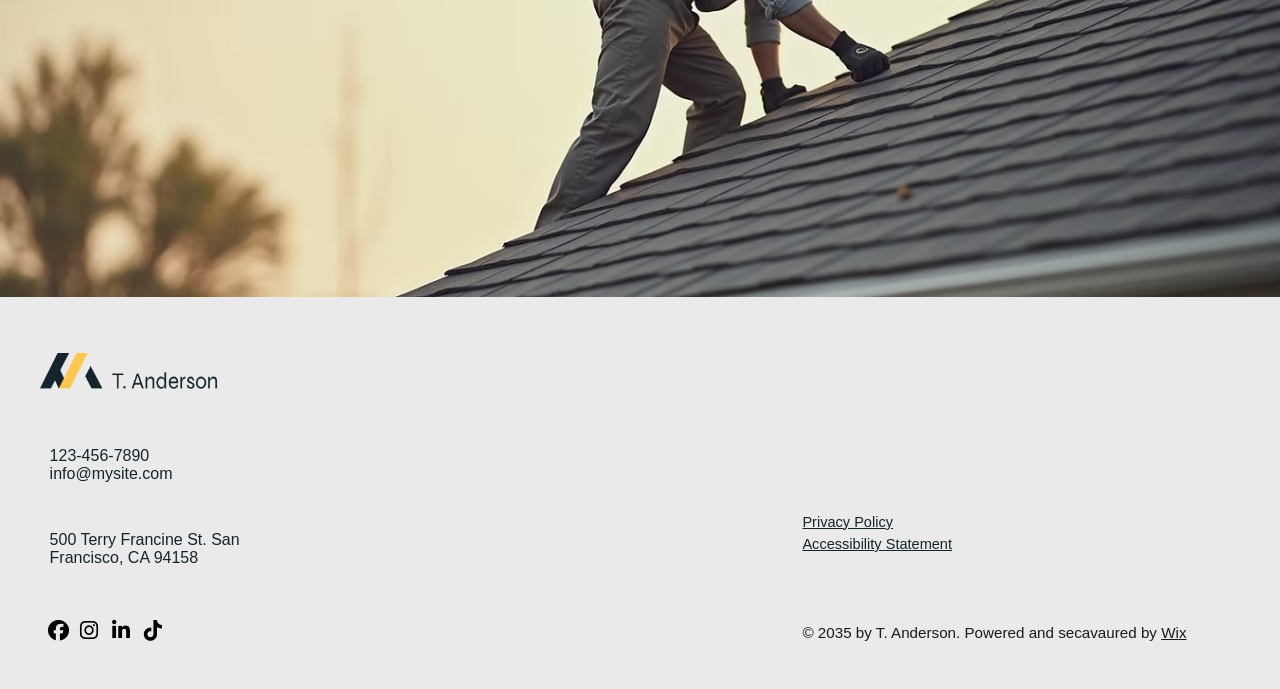
==== commit 4645e1ff: "MY PROJECT" ====
--- a/index.html
+++ b/index.html
@@ -1,3 +1,5 @@
+https://www.wix.com/website-template/view/html/wh-1070?originUrl=https%3A%2F%2Fwww.wix.com%2Fwebsite%2Ftemplates%3Fcriteria%3Droofing&esi=d153b0e8-4ce7-40a7-a25c-d8918e415086
+
 <!doctype html>
 <html lang="en">
   <head>
